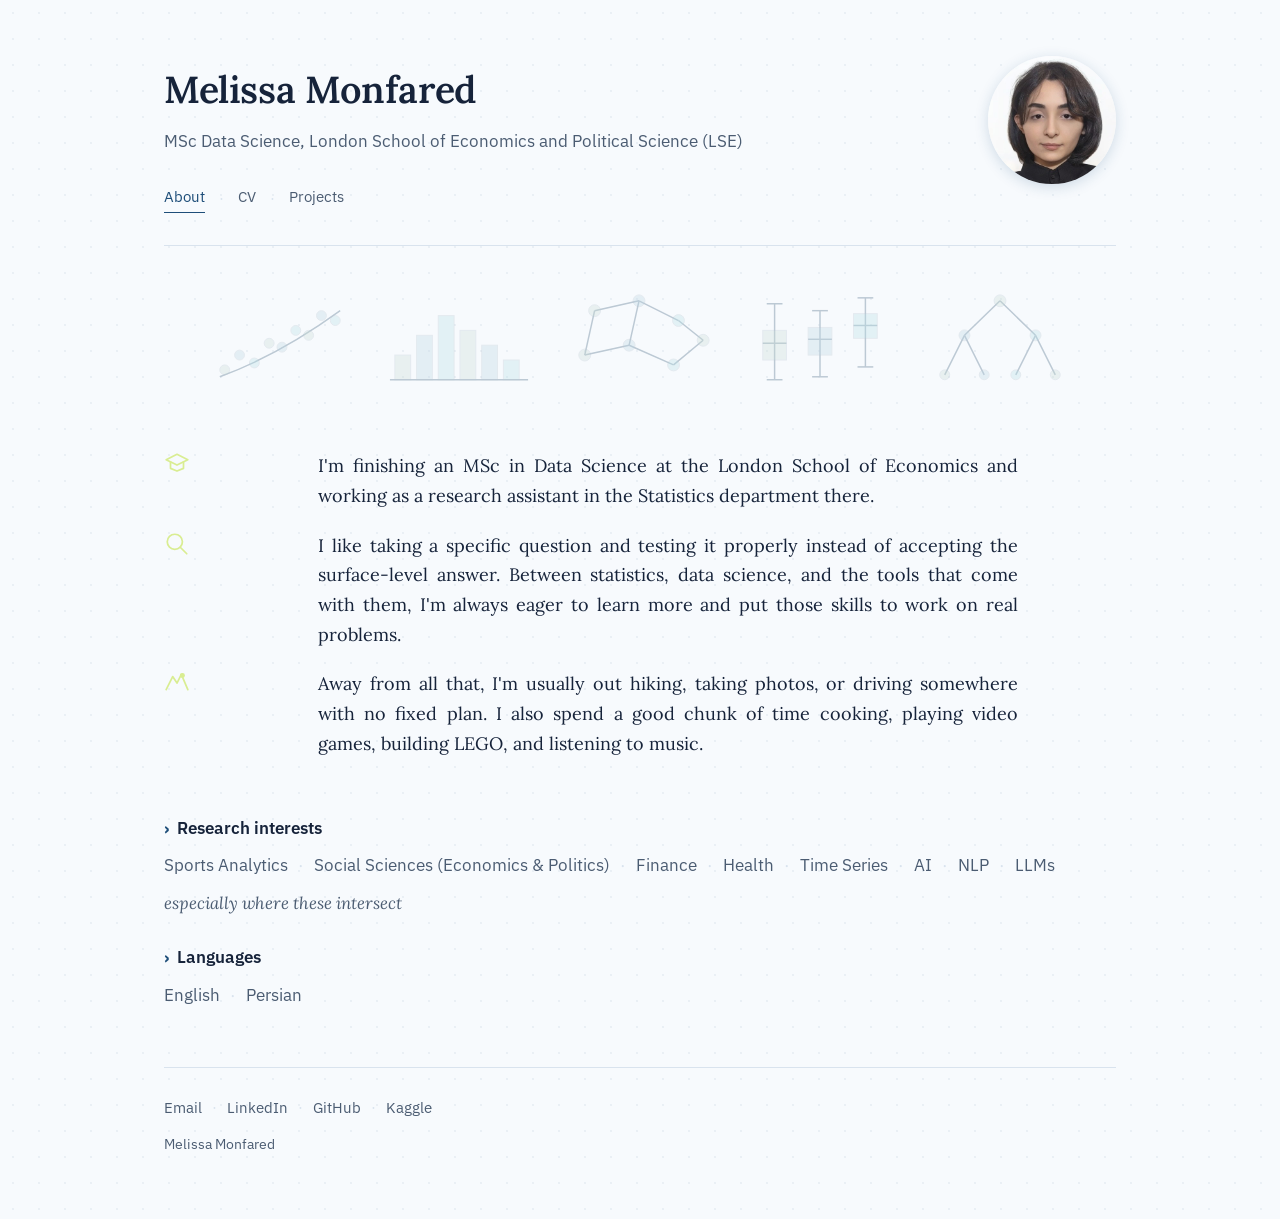
==== index.html @ 95a4f5bf "Update index.html" ====
<!DOCTYPE html>
<html lang="en">
<head>
<meta charset="UTF-8">
<meta name="viewport" content="width=device-width, initial-scale=1.0">
<title>Melissa Monfared</title>
<meta name="description" content="Melissa Monfared is an MSc Data Science student at the London School of Economics working on statistics, machine learning, and causal inference research.">
<link rel="icon" type="image/svg+xml" href="data:image/svg+xml,%3Csvg xmlns='http://www.w3.org/2000/svg' viewBox='0 0 100 100'%3E%3Crect width='100' height='100' rx='22' fill='%231e4e79'/%3E%3Ctext x='50' y='69' font-family='Georgia,serif' font-size='58' fill='%23f7fafd' text-anchor='middle'%3EM%3C/text%3E%3C/svg%3E">
<link rel="preconnect" href="https://fonts.googleapis.com">
<link rel="preconnect" href="https://fonts.gstatic.com" crossorigin>
<link href="https://fonts.googleapis.com/css2?family=Lora:ital,wght@0,400;0,500;0,600;1,400;1,500&amp;family=IBM+Plex+Sans:wght@400;500;600&amp;display=swap" rel="stylesheet">
<link rel="stylesheet" href="styles.css">
</head>
<body>
<div class="page">

  <header class="site-header">
    <div class="header-top">
      <div class="header-text">
        <h1 class="site-name"><a href="index.html">Melissa Monfared</a></h1>
        <p class="site-tagline">MSc Data Science, London School of Economics and Political Science (LSE)</p>
      </div>
      <img class="profile-photo" src="profile.jpg" alt="Melissa Monfared" width="128" height="128">
    </div>
    <nav class="site-nav" aria-label="Primary"><a href="index.html" class="active">About</a><span class="dot">&middot;</span><a href="cv.html">CV</a><span class="dot">&middot;</span><a href="projects.html">Projects</a></nav>
  </header>

  <main>

    <div class="mini-viz-row" aria-hidden="true">
      <div class="mini-viz">
        <svg viewBox="0 0 152 110">
          <path class="v-line" d="M15,92 Q75,70 137,25" stroke-width="1.5"/>
          <circle class="v-a" cx="20" cy="85" r="5" style="animation-delay:0s"/>
          <circle class="v-b" cx="35" cy="70" r="5" style="animation-delay:0.18s"/>
          <circle class="v-y" cx="50" cy="78" r="5" style="animation-delay:0.36s"/>
          <circle class="v-a" cx="65" cy="58" r="5" style="animation-delay:0.54s"/>
          <circle class="v-b" cx="78" cy="62" r="5" style="animation-delay:0.72s"/>
          <circle class="v-y" cx="92" cy="45" r="5" style="animation-delay:0.9s"/>
          <circle class="v-a" cx="105" cy="50" r="5" style="animation-delay:1.08s"/>
          <circle class="v-b" cx="118" cy="30" r="5" style="animation-delay:1.26s"/>
          <circle class="v-y" cx="132" cy="35" r="5" style="animation-delay:1.44s"/>
        </svg>
      </div>
      <div class="mini-viz">
        <svg viewBox="0 0 152 110">
          <line class="v-line" x1="5" y1="95" x2="145" y2="95" stroke-width="1.5"/>
          <rect class="v-a" x="10" y="70" width="16" height="25" style="animation-delay:0s"/>
          <rect class="v-b" x="32" y="50" width="16" height="45" style="animation-delay:0.2s"/>
          <rect class="v-y" x="54" y="30" width="16" height="65" style="animation-delay:0.4s"/>
          <rect class="v-a" x="76" y="45" width="16" height="50" style="animation-delay:0.6s"/>
          <rect class="v-b" x="98" y="60" width="16" height="35" style="animation-delay:0.8s"/>
          <rect class="v-y" x="120" y="75" width="16" height="20" style="animation-delay:1s"/>
        </svg>
      </div>
      <div class="mini-viz">
        <svg viewBox="0 0 152 110">
          <line class="v-line" x1="30" y1="25" x2="75" y2="15" stroke-width="1.5"/>
          <line class="v-line" x1="75" y1="15" x2="115" y2="35" stroke-width="1.5"/>
          <line class="v-line" x1="30" y1="25" x2="20" y2="70" stroke-width="1.5"/>
          <line class="v-line" x1="20" y1="70" x2="65" y2="60" stroke-width="1.5"/>
          <line class="v-line" x1="65" y1="60" x2="75" y2="15" stroke-width="1.5"/>
          <line class="v-line" x1="65" y1="60" x2="110" y2="80" stroke-width="1.5"/>
          <line class="v-line" x1="110" y1="80" x2="140" y2="55" stroke-width="1.5"/>
          <line class="v-line" x1="140" y1="55" x2="115" y2="35" stroke-width="1.5"/>
          <circle class="v-a" cx="30" cy="25" r="6" style="animation-delay:0s"/>
          <circle class="v-b" cx="75" cy="15" r="6" style="animation-delay:0.22s"/>
          <circle class="v-y" cx="115" cy="35" r="6" style="animation-delay:0.44s"/>
          <circle class="v-a" cx="20" cy="70" r="6" style="animation-delay:0.66s"/>
          <circle class="v-b" cx="65" cy="60" r="6" style="animation-delay:0.88s"/>
          <circle class="v-y" cx="110" cy="80" r="6" style="animation-delay:1.1s"/>
          <circle class="v-a" cx="140" cy="55" r="6" style="animation-delay:1.32s"/>
        </svg>
      </div>
      <div class="mini-viz">
        <svg viewBox="0 0 152 110">
          <line class="v-line" x1="30" y1="18" x2="30" y2="95" stroke-width="1.5"/>
          <line class="v-line" x1="22" y1="18" x2="38" y2="18" stroke-width="1.5"/>
          <line class="v-line" x1="22" y1="95" x2="38" y2="95" stroke-width="1.5"/>
          <line class="v-line" x1="18" y1="58" x2="42" y2="58" stroke-width="1.5"/>
          <rect class="v-a" x="18" y="45" width="24" height="30" style="animation-delay:0s"/>
          <line class="v-line" x1="76" y1="25" x2="76" y2="92" stroke-width="1.5"/>
          <line class="v-line" x1="68" y1="25" x2="84" y2="25" stroke-width="1.5"/>
          <line class="v-line" x1="68" y1="92" x2="84" y2="92" stroke-width="1.5"/>
          <line class="v-line" x1="64" y1="54" x2="88" y2="54" stroke-width="1.5"/>
          <rect class="v-b" x="64" y="42" width="24" height="28" style="animation-delay:0.3s"/>
          <line class="v-line" x1="122" y1="12" x2="122" y2="82" stroke-width="1.5"/>
          <line class="v-line" x1="114" y1="12" x2="130" y2="12" stroke-width="1.5"/>
          <line class="v-line" x1="114" y1="82" x2="130" y2="82" stroke-width="1.5"/>
          <line class="v-line" x1="110" y1="40" x2="134" y2="40" stroke-width="1.5"/>
          <rect class="v-y" x="110" y="28" width="24" height="25" style="animation-delay:0.6s"/>
        </svg>
      </div>
      <div class="mini-viz">
        <svg viewBox="0 0 152 110">
          <line class="v-line" x1="76" y1="15" x2="40" y2="50" stroke-width="1.5"/>
          <line class="v-line" x1="76" y1="15" x2="112" y2="50" stroke-width="1.5"/>
          <line class="v-line" x1="40" y1="50" x2="20" y2="90" stroke-width="1.5"/>
          <line class="v-line" x1="40" y1="50" x2="60" y2="90" stroke-width="1.5"/>
          <line class="v-line" x1="112" y1="50" x2="92" y2="90" stroke-width="1.5"/>
          <line class="v-line" x1="112" y1="50" x2="132" y2="90" stroke-width="1.5"/>
          <circle class="v-a" cx="76" cy="15" r="6" style="animation-delay:0s"/>
          <circle class="v-b" cx="40" cy="50" r="5.5" style="animation-delay:0.15s"/>
          <circle class="v-y" cx="112" cy="50" r="5.5" style="animation-delay:0.3s"/>
          <circle class="v-a" cx="20" cy="90" r="5" style="animation-delay:0.45s"/>
          <circle class="v-b" cx="60" cy="90" r="5" style="animation-delay:0.6s"/>
          <circle class="v-y" cx="92" cy="90" r="5" style="animation-delay:0.75s"/>
          <circle class="v-a" cx="132" cy="90" r="5" style="animation-delay:0.9s"/>
        </svg>
      </div>
    </div>

    <section class="bio">
      <div class="bio-row">
        <svg class="bio-icon" viewBox="0 0 24 24" aria-hidden="true" style="animation-delay:0s"><polygon points="12,3 22,8 12,13 2,8" fill="none" stroke="currentColor" stroke-width="1.6" stroke-linejoin="round"/><polyline points="6,10 6,16 12,18.5 18,16 18,10" fill="none" stroke="currentColor" stroke-width="1.6" stroke-linejoin="round" stroke-linecap="round"/></svg>
        <p>I'm finishing an MSc in Data Science at the London School of Economics and working as a research assistant in the Statistics department there.</p>
      </div>
      <div class="bio-row">
        <svg class="bio-icon" viewBox="0 0 24 24" aria-hidden="true" style="animation-delay:0.4s"><circle cx="10" cy="10" r="7" fill="none" stroke="currentColor" stroke-width="1.6"/><line x1="15" y1="15" x2="21" y2="21" stroke="currentColor" stroke-width="1.6" stroke-linecap="round"/></svg>
        <p>I like taking a specific question and testing it properly instead of accepting the surface-level answer. Between statistics, data science, and the tools that come with them, I'm always eager to learn more and put those skills to work on real problems.</p>
      </div>
      <div class="bio-row">
        <svg class="bio-icon" viewBox="0 0 24 24" aria-hidden="true" style="animation-delay:0.8s"><polyline points="2,19 8,7 12,13 16,5 22,19" fill="none" stroke="currentColor" stroke-width="1.6" stroke-linejoin="round" stroke-linecap="round"/><circle cx="17" cy="6" r="1.8" fill="currentColor" stroke="none"/></svg>
        <p>Away from all that, I'm usually out hiking, taking photos, or driving somewhere with no fixed plan. I also spend a good chunk of time cooking, playing video games, building LEGO, and listening to music.</p>
      </div>
    </section>

    <section class="about-tags">
      <div class="tag-group">
        <p class="tag-label">Research interests</p>
        <p class="tag-list">Sports Analytics<span class="dot">&middot;</span>Social Sciences (Economics &amp; Politics)<span class="dot">&middot;</span>Finance<span class="dot">&middot;</span>Health<span class="dot">&middot;</span>Time Series<span class="dot">&middot;</span>AI<span class="dot">&middot;</span>NLP<span class="dot">&middot;</span>LLMs</p>
        <p class="tag-caption">especially where these intersect</p>
      </div>
      <div class="tag-group">
        <p class="tag-label">Languages</p>
        <p class="tag-list">English<span class="dot">&middot;</span>Persian</p>
      </div>
    </section>
  </main>

  <footer class="site-footer">
    <div class="footer-links"><a href="mailto:melissajalali@yahoo.com">Email</a><span class="dot">&middot;</span><a href="https://linkedin.com/in/melissamonfared">LinkedIn</a><span class="dot">&middot;</span><a href="https://github.com/MelissaMonfared">GitHub</a><span class="dot">&middot;</span><a href="https://kaggle.com/melissamonfared">Kaggle</a></div>
    <p class="footer-note">Melissa Monfared</p>
  </footer>

</div>
</body>
</html>
---- styles.css ----
:root {
  --color-bg: #f7fafd;
  --color-bg-alt: #eef3f9;
  --color-ink: #16233a;
  --color-ink-soft: #4b5c72;
  --color-accent: #1e4e79;
  --color-accent-hover: #123249;
  --color-accent-warm: #c9922f;
  --color-line: #d9e3ee;

  --viz-dim: #ccd6df;
  --viz-b: #bcd6e3;
  --viz-a: #c9ddd5;
  --viz-c: #e9e2d2;
  --viz-y-pale: #b8e0e6;
  --viz-y1: #d9ed92;
  --viz-y2: #ffee99;
  --viz-y3: #a8d8ea;
  --viz-line: #bcc9d4;

  --font-serif: 'Lora', Georgia, 'Times New Roman', serif;
  --font-sans: 'IBM Plex Sans', -apple-system, BlinkMacSystemFont, 'Segoe UI', Roboto, sans-serif;

  --measure: 700px;
  --measure-wide: 960px;

  box-sizing: border-box;
  padding-top: env(safe-area-inset-top, 0px);
  padding-bottom: env(safe-area-inset-bottom, 0px);
}

*, *::before, *::after { box-sizing: border-box; }

html {
  scroll-behavior: smooth;
  scroll-padding-top: env(safe-area-inset-top, 0px);
}

body {
  margin: 0;
  background-color: var(--color-bg);
  background-image: radial-gradient(rgba(30,78,121,0.06) 1px, transparent 1.3px);
  background-size: 26px 26px;
  color: var(--color-ink);
  font-family: var(--font-serif);
  font-size: 18px;
  line-height: 1.65;
  -webkit-font-smoothing: antialiased;
  text-rendering: optimizeLegibility;
}

::selection { background: var(--color-accent); color: #fff; }

.page { max-width: 1000px; margin: 0 auto; padding: 0 24px; }
img { max-width: 100%; }

/* Header */
.site-header { padding: 56px 0 32px; border-bottom: 1px solid var(--color-line); margin-bottom: 40px; }
.header-top { display: flex; align-items: flex-start; justify-content: space-between; gap: 28px; flex-wrap: wrap-reverse; }
.header-text { flex: 1; min-width: 240px; }
.profile-photo { width: 128px; height: 128px; border-radius: 50%; object-fit: cover; flex: none; box-shadow: 0 3px 14px rgba(30,78,121,0.18); }
.site-name { font-family: var(--font-serif); font-weight: 600; font-size: clamp(1.75rem, 5.2vw, 2.35rem); margin: 0 0 8px; letter-spacing: -0.01em; }
.site-name a { color: var(--color-ink); text-decoration: none; }
.site-tagline { font-family: var(--font-sans); color: var(--color-ink-soft); font-size: 1.05rem; margin: 0 0 28px; }
.site-tagline .dot { color: var(--color-line); margin: 0 10px; }
.site-nav { display: flex; align-items: center; flex-wrap: wrap; font-family: var(--font-sans); font-size: 0.95rem; }
.site-nav a { color: var(--color-ink-soft); text-decoration: none; padding-bottom: 3px; border-bottom: 1px solid transparent; transition: color 0.15s ease, border-color 0.15s ease; cursor: pointer; }
.site-nav a:hover { color: var(--color-accent); }
.site-nav a.active { color: var(--color-accent); border-bottom-color: var(--color-accent); }
.site-nav .dot { color: var(--color-line); margin: 0 14px; }

/* Main */
main { padding-bottom: 56px; }
h2 { font-family: var(--font-serif); font-weight: 600; font-size: 1.5rem; margin: 0 0 22px; padding-bottom: 12px; border-bottom: 1px solid var(--color-line); display: flex; align-items: center; gap: 12px; }
.h-icon { width: 24px; height: 24px; flex: none; color: var(--color-accent); }
section + section { margin-top: 56px; }
p { margin: 0 0 18px; max-width: var(--measure); text-align: justify; hyphens: auto; }
.intro { font-size: 1.05rem; color: var(--color-ink-soft); font-family: var(--font-sans); max-width: var(--measure-wide); }
.bio-row { display: grid; grid-template-columns: 130px 1fr; gap: 8px 24px; margin-bottom: 20px; align-items: start; }
.bio-row:last-child { margin-bottom: 0; }
.bio-row p { margin: 0; max-width: var(--measure); }
.bio-icon { width: 26px; height: 26px; color: var(--viz-y1); animation: skill-icon-color 3.6s ease-in-out infinite; }
.bio-icon * { stroke: currentColor; }
@media (max-width: 640px) {
  .bio-row { grid-template-columns: 1fr; gap: 6px; }
}
a { color: var(--color-accent); }
a:hover { color: var(--color-accent-hover); }

/* Mini visualizations */
.mini-viz-row { display: flex; flex-wrap: wrap; gap: 30px; justify-content: center; margin: 4px 0 48px; }
.mini-viz { width: 150px; text-align: center; }
.mini-viz-wide { width: min(100%, 460px); }
.mini-viz .v-shade { fill: var(--viz-c); opacity: 0.55; }
.mini-viz svg { width: 100%; height: auto; overflow: visible; }
.mini-viz circle, .mini-viz rect, .mini-viz polygon { stroke: var(--viz-line); stroke-width: 1; }
.mini-viz .v-b { fill: var(--viz-b); opacity: 0.32; animation: viz-pulse 3.4s ease-in-out infinite; }
.mini-viz .v-a { fill: var(--viz-a); opacity: 0.32; animation: viz-pulse 3.4s ease-in-out infinite; }
.mini-viz .v-y { fill: var(--viz-y-pale); opacity: 0.32; animation: viz-pulse 3.4s ease-in-out infinite; }
.mini-viz .v-line { stroke: var(--viz-line); fill: none; }
.skill-icon { width: 22px; height: 22px; display: block; margin-bottom: 8px; color: var(--viz-y1); animation: skill-icon-color 3.6s ease-in-out infinite; }
.skill-icon * { stroke: currentColor; }
@keyframes skill-icon-color {
  0%, 100% { color: var(--viz-y1); }
  33% { color: var(--viz-y2); }
  66% { color: var(--viz-y3); }
}
@keyframes viz-pulse {
  0%, 100% { opacity: 0.32; }
  50% { opacity: 1; }
}
@media (prefers-reduced-motion: reduce) {
  .mini-viz .v-b, .mini-viz .v-a, .mini-viz .v-y { animation: none; opacity: 0.8; }
  .skill-icon, .bio-icon { animation: none; color: var(--viz-y1); }
}
.mini-viz-caption { font-family: var(--font-sans); font-size: 0.8rem; color: var(--color-ink-soft); margin-top: 10px; }

/* Entries */
.entry { display: grid; grid-template-columns: 130px 1fr; gap: 8px 24px; margin-bottom: 30px; }
.entry:last-child { margin-bottom: 0; }
.entry-date { font-family: var(--font-sans); font-size: 0.85rem; color: var(--color-ink-soft); padding-top: 4px; white-space: nowrap; }
.entry-title { font-family: var(--font-serif); font-weight: 600; font-size: 1.12rem; margin: 0 0 2px; line-height: 1.4; text-align: left; }
.entry-org { font-family: var(--font-sans); font-size: 0.92rem; color: var(--color-ink-soft); margin: 0 0 10px; }
.entry-desc { margin: 0; max-width: var(--measure); }
.entry-desc:not(:first-child) { margin-top: 10px; }
@media (max-width: 640px) {
  .entry { grid-template-columns: 1fr; gap: 2px; }
  .entry-date { order: -1; padding-top: 0; }
  .entry-title { margin-top: 4px; }
}

/* Tag groups */
.tag-group { margin-bottom: 26px; }
.tag-group:last-child { margin-bottom: 0; }
.tag-label { display: flex; align-items: center; flex-wrap: wrap; gap: 8px; font-family: var(--font-sans); font-weight: 600; font-size: 0.95rem; color: var(--color-ink); margin: 0 0 8px; }
.tag-label::before { content: "\203A"; color: var(--color-accent); font-weight: 700; }
.tag-label .skill-icon { width: 18px; height: 18px; margin-bottom: 0; }
.tag-list { font-family: var(--font-sans); color: var(--color-ink-soft); font-size: 0.97rem; max-width: var(--measure-wide); line-height: 1.9; margin: 0; text-align: justify; }
.tag-list .dot { color: var(--color-line); margin: 0 10px; }
.tag-caption { font-family: var(--font-serif); font-style: italic; color: var(--color-ink-soft); font-size: 0.92rem; margin: 8px 0 0; }
.about-tags .tag-label, .about-tags .tag-list, .about-tags .tag-caption { font-size: 1.05rem; }

/* Footer */
.site-footer { border-top: 1px solid var(--color-line); padding: 28px 0 64px; font-family: var(--font-sans); font-size: 0.92rem; color: var(--color-ink-soft); }
.footer-links a { color: var(--color-ink-soft); text-decoration: none; }
.footer-links a:hover { color: var(--color-accent); }
.footer-links .dot { margin: 0 10px; color: var(--color-line); }
.footer-note { margin: 12px 0 0; font-size: 0.85rem; }

a:focus-visible, button:focus-visible { outline: 2px solid var(--color-accent); outline-offset: 3px; }

@media (prefers-reduced-motion: reduce) {
  html { scroll-behavior: auto; }
  * { transition: none !important; }
}

@media print {
  .site-nav, .site-footer, .mini-viz-row { display: none; }
  body { background-image: none; font-size: 12pt; }
}
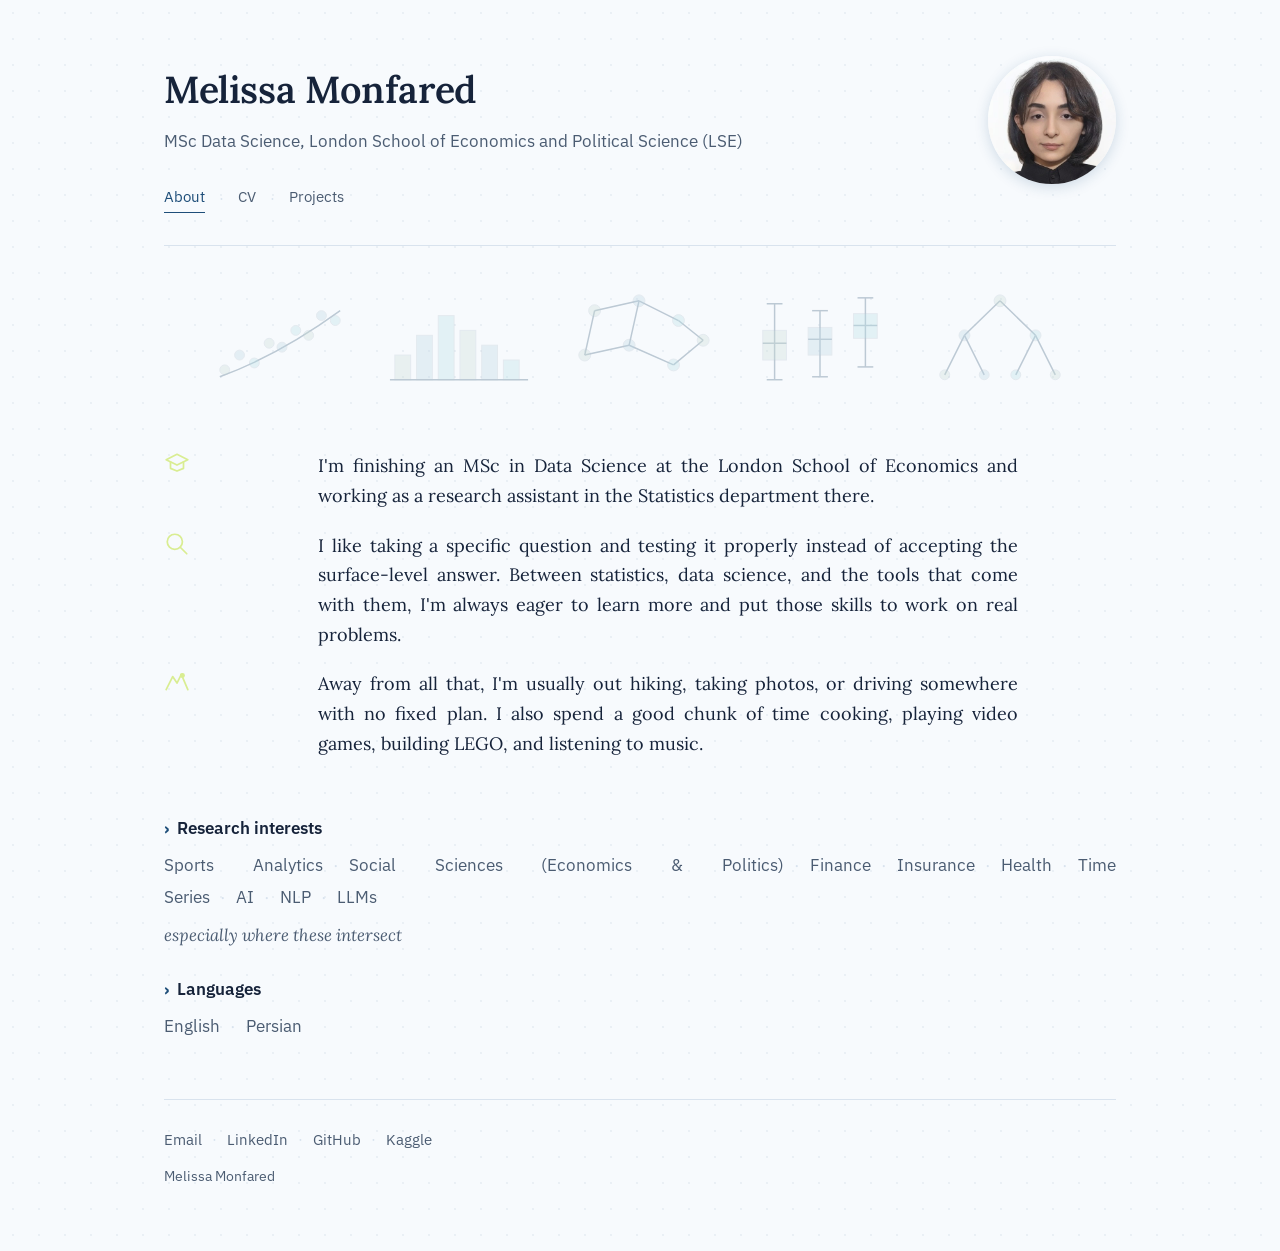
==== commit 0a30f474: "Add files via upload" ====
--- a/index.html
+++ b/index.html
@@ -128,7 +128,7 @@
     <section class="about-tags">
       <div class="tag-group">
         <p class="tag-label">Research interests</p>
-        <p class="tag-list">Sports Analytics<span class="dot">&middot;</span>Social Sciences (Economics &amp; Politics)<span class="dot">&middot;</span>Finance<span class="dot">&middot;</span>Health<span class="dot">&middot;</span>Time Series<span class="dot">&middot;</span>AI<span class="dot">&middot;</span>NLP<span class="dot">&middot;</span>LLMs</p>
+        <p class="tag-list">Sports Analytics<span class="dot">&middot;</span>Social Sciences (Economics &amp; Politics)<span class="dot">&middot;</span>Finance<span class="dot">&middot;</span>Insurance<span class="dot">&middot;</span>Health<span class="dot">&middot;</span>Time Series<span class="dot">&middot;</span>AI<span class="dot">&middot;</span>NLP<span class="dot">&middot;</span>LLMs</p>
         <p class="tag-caption">especially where these intersect</p>
       </div>
       <div class="tag-group">
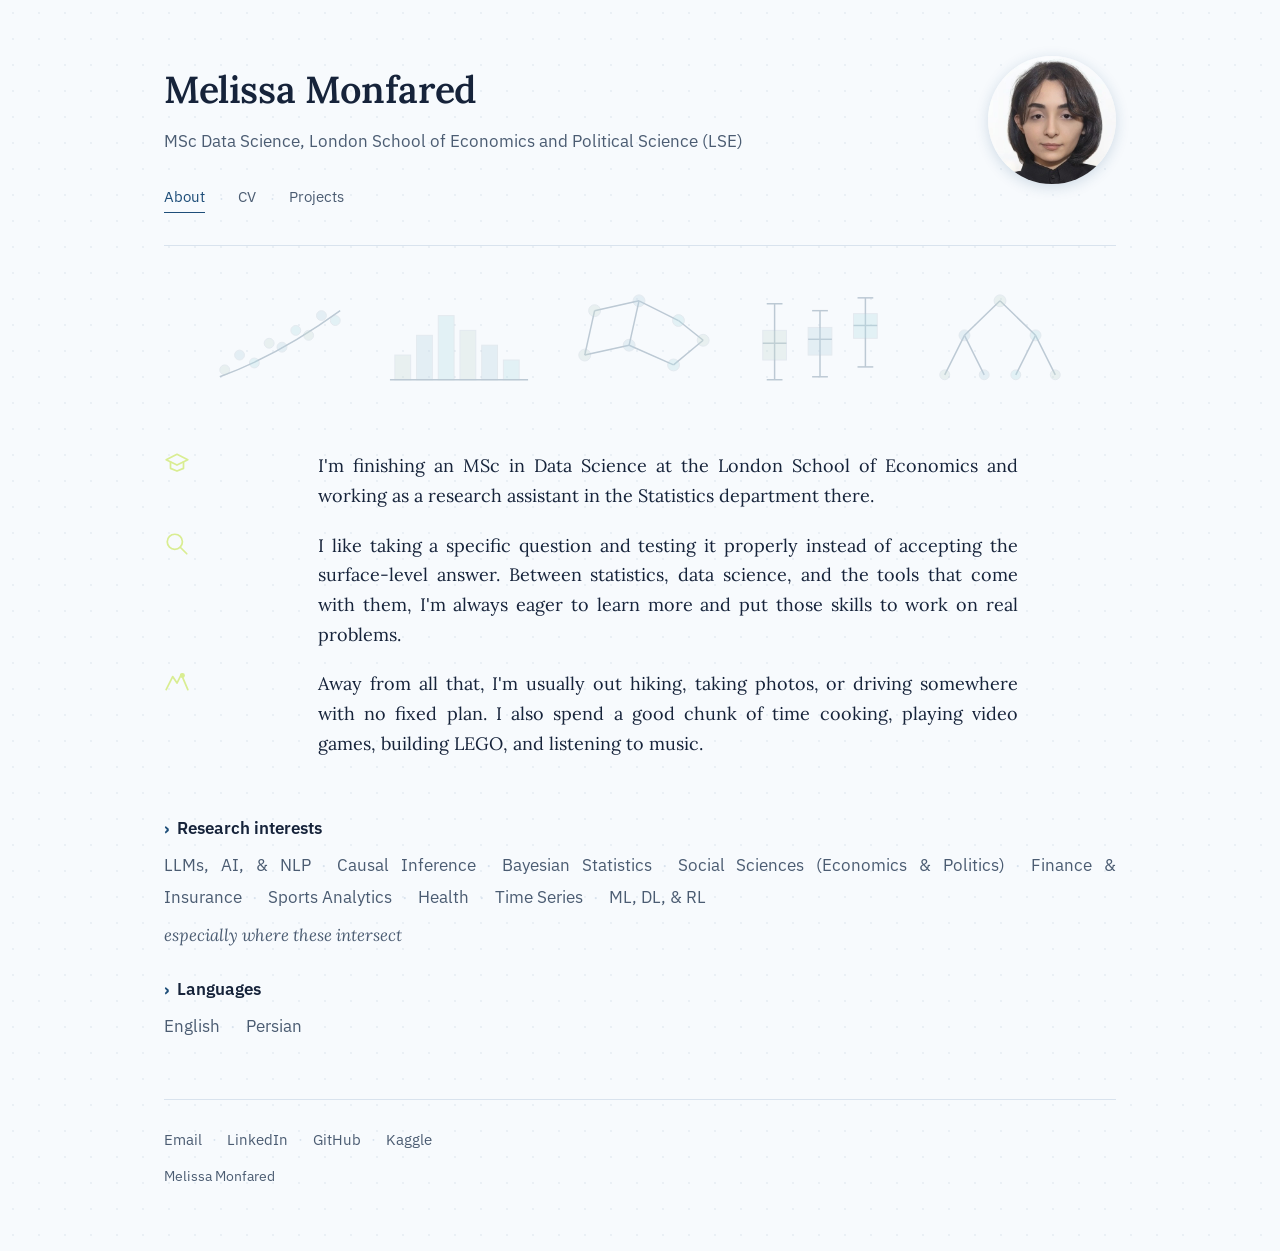
==== commit b5a1f6e8: "Update index.html" ====
--- a/index.html
+++ b/index.html
@@ -128,7 +128,7 @@
     <section class="about-tags">
       <div class="tag-group">
         <p class="tag-label">Research interests</p>
-        <p class="tag-list">Sports Analytics<span class="dot">&middot;</span>Social Sciences (Economics &amp; Politics)<span class="dot">&middot;</span>Finance<span class="dot">&middot;</span>Insurance<span class="dot">&middot;</span>Health<span class="dot">&middot;</span>Time Series<span class="dot">&middot;</span>AI<span class="dot">&middot;</span>NLP<span class="dot">&middot;</span>LLMs</p>
+        <p class="tag-list">LLMs, AI, & NLP<span class="dot">&middot;</span>Causal Inference<span class="dot">&middot;</span>Bayesian Statistics<span class="dot">&middot;</span>Social Sciences (Economics &amp; Politics)<span class="dot">&middot;</span>Finance & Insurance<span class="dot">&middot;</span>Sports Analytics<span class="dot">&middot;</span>Health<span class="dot">&middot;</span>Time Series<span class="dot">&middot;</span>ML, DL, & RL</p>
         <p class="tag-caption">especially where these intersect</p>
       </div>
       <div class="tag-group">
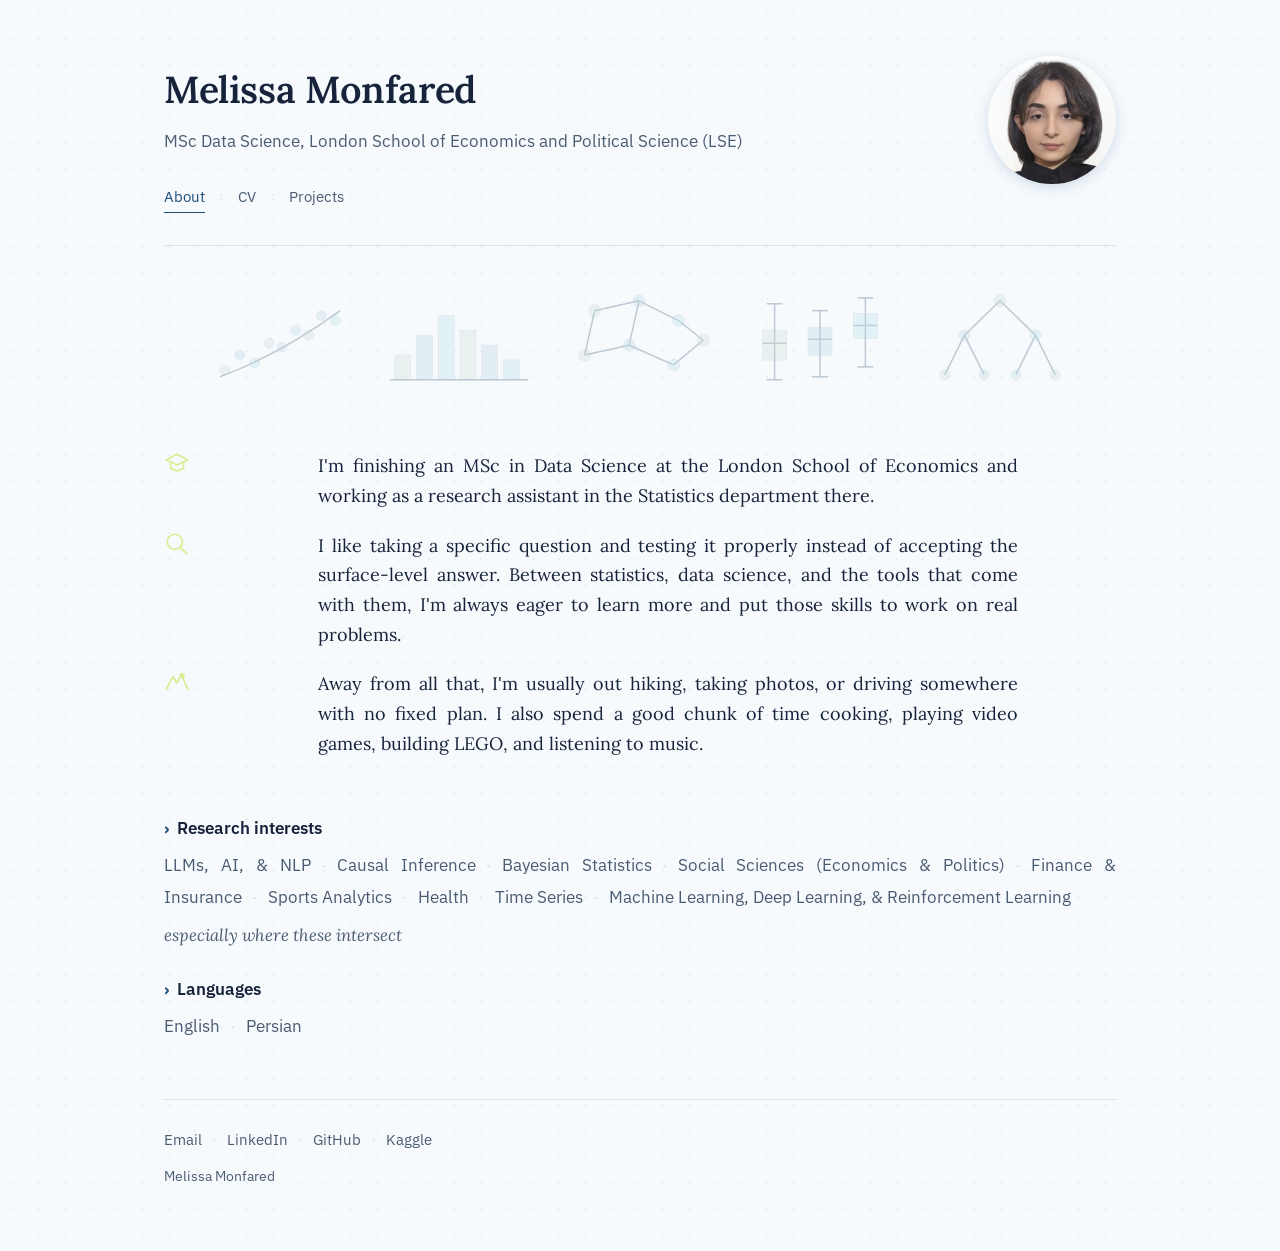
==== commit 06004485: "Update index.html" ====
--- a/index.html
+++ b/index.html
@@ -128,7 +128,7 @@
     <section class="about-tags">
       <div class="tag-group">
         <p class="tag-label">Research interests</p>
-        <p class="tag-list">LLMs, AI, & NLP<span class="dot">&middot;</span>Causal Inference<span class="dot">&middot;</span>Bayesian Statistics<span class="dot">&middot;</span>Social Sciences (Economics &amp; Politics)<span class="dot">&middot;</span>Finance & Insurance<span class="dot">&middot;</span>Sports Analytics<span class="dot">&middot;</span>Health<span class="dot">&middot;</span>Time Series<span class="dot">&middot;</span>ML, DL, & RL</p>
+        <p class="tag-list">LLMs, AI, &amp; NLP<span class="dot">&middot;</span>Causal Inference<span class="dot">&middot;</span>Bayesian Statistics<span class="dot">&middot;</span>Social Sciences (Economics &amp; Politics)<span class="dot">&middot;</span>Finance &amp; Insurance<span class="dot">&middot;</span>Sports Analytics<span class="dot">&middot;</span>Health<span class="dot">&middot;</span>Time Series<span class="dot">&middot;</span>Machine Learning, Deep Learning, &amp; Reinforcement Learning</p>
         <p class="tag-caption">especially where these intersect</p>
       </div>
       <div class="tag-group">
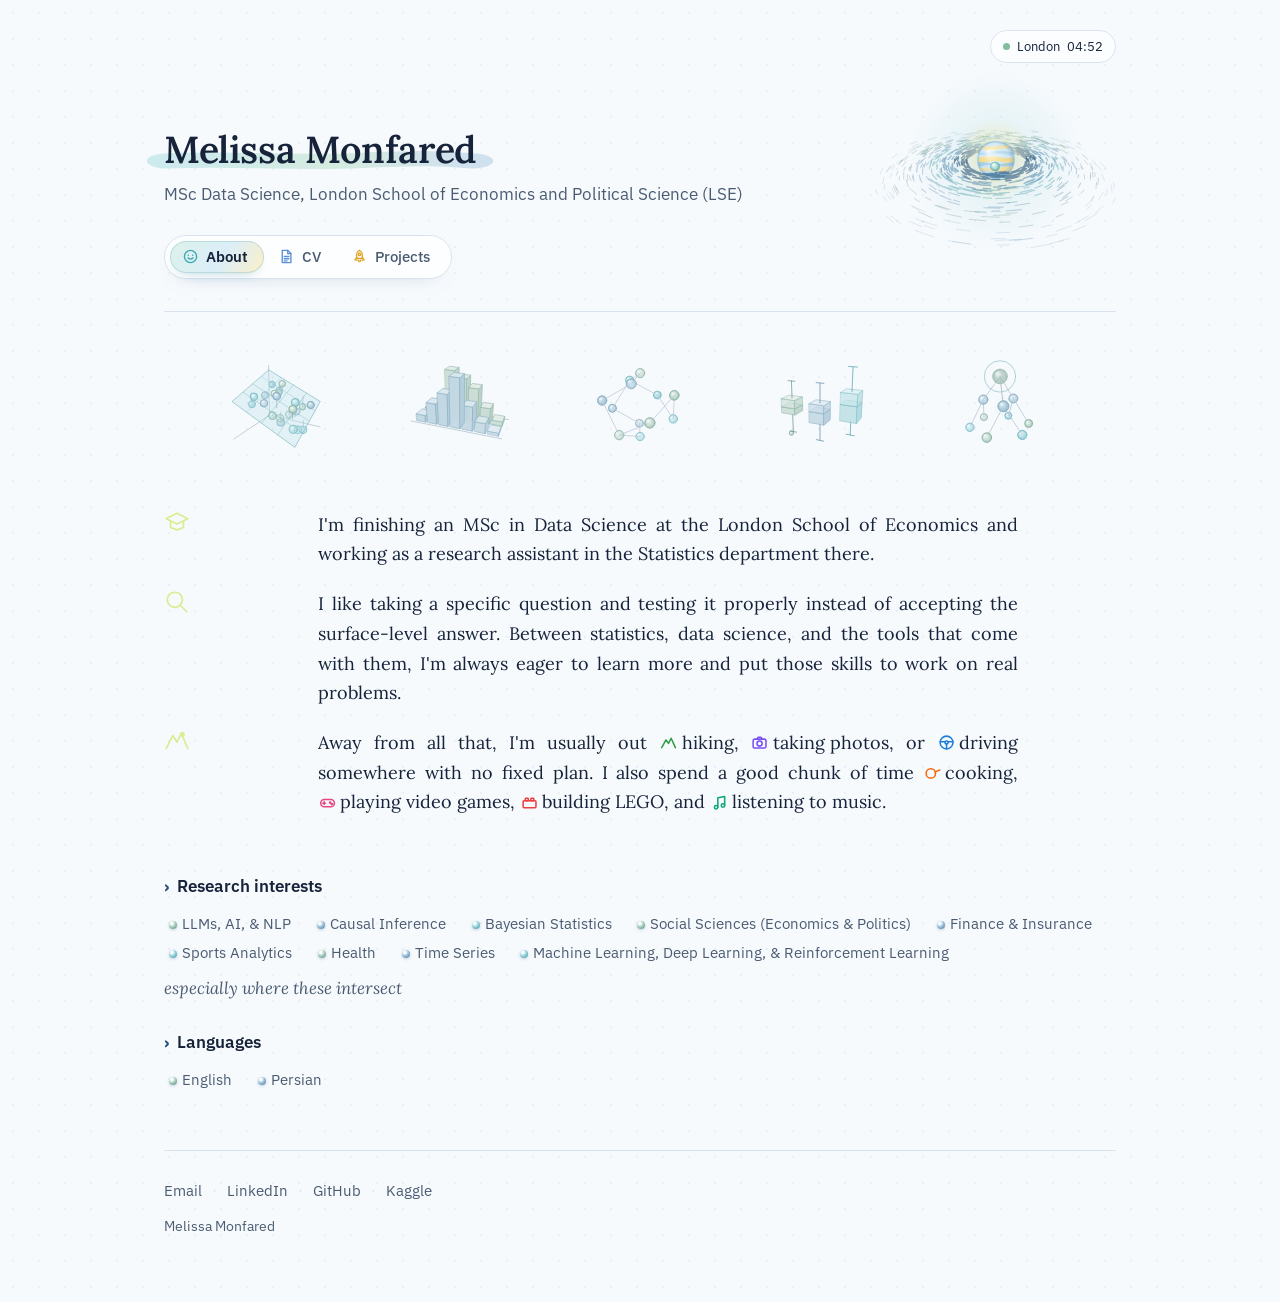
==== commit a66f4a0e: "update" ====
--- a/index.html
+++ b/index.html
@@ -10,19 +10,24 @@
 <link rel="preconnect" href="https://fonts.gstatic.com" crossorigin>
 <link href="https://fonts.googleapis.com/css2?family=Lora:ital,wght@0,400;0,500;0,600;1,400;1,500&amp;family=IBM+Plex+Sans:wght@400;500;600&amp;display=swap" rel="stylesheet">
 <link rel="stylesheet" href="styles.css">
+<script>document.documentElement.classList.add('js')</script>
 </head>
 <body>
 <div class="page">
 
   <header class="site-header">
+    <canvas class="vx-layer" aria-hidden="true"></canvas>
+    <div class="meta-line">
+      <span class="clock" aria-label="Local time in London"><span class="clock-dot" aria-hidden="true"></span>London <time class="clock-time"></time></span>
+    </div>
     <div class="header-top">
       <div class="header-text">
-        <h1 class="site-name"><a href="index.html">Melissa Monfared</a></h1>
+        <h1 class="site-name"><a href="index.html"><span class="hl-wrap"><svg class="hl" viewBox="0 0 200 40" preserveAspectRatio="none" aria-hidden="true" focusable="false"><defs><linearGradient id="hl-grad" x1="0" y1="0" x2="1" y2="0"><stop offset="0" stop-color="#cdeaee"/><stop offset="0.55" stop-color="#d4ebdf"/><stop offset="1" stop-color="#cfe0ef"/></linearGradient></defs><path d="M6,24 C44,19 86,28 126,23 S176,20 194,24" pathLength="100"/></svg><span class="hl-text">Melissa Monfared</span></span></a></h1>
         <p class="site-tagline">MSc Data Science, London School of Economics and Political Science (LSE)</p>
       </div>
-      <img class="profile-photo" src="profile.jpg" alt="Melissa Monfared" width="128" height="128">
+      <div class="orb-spot" aria-hidden="true"></div>
     </div>
-    <nav class="site-nav" aria-label="Primary"><a href="index.html" class="active">About</a><span class="dot">&middot;</span><a href="cv.html">CV</a><span class="dot">&middot;</span><a href="projects.html">Projects</a></nav>
+    <nav class="pill-nav" aria-label="Primary"><span class="pill-blob" aria-hidden="true"></span><a class="pill is-active" href="index.html" aria-current="page" style="--pc:#3fa7b5"><svg class="pill-ico" viewBox="0 0 20 20" fill="none" stroke="currentColor" stroke-width="1.6" stroke-linecap="round" stroke-linejoin="round" aria-hidden="true"><circle cx="10" cy="10" r="7.2"/><circle cx="7.4" cy="8.6" r="0.9" fill="currentColor" stroke="none"/><circle cx="12.6" cy="8.6" r="0.9" fill="currentColor" stroke="none"/><path d="M6.9 11.6 Q10 14.6 13.1 11.6"/></svg><span>About</span></a><a class="pill" href="cv.html" style="--pc:#5b8fd6"><svg class="pill-ico" viewBox="0 0 20 20" fill="none" stroke="currentColor" stroke-width="1.6" stroke-linecap="round" stroke-linejoin="round" aria-hidden="true"><path d="M5 2.8 H11.6 L15.2 6.4 V17.2 H5 Z"/><path d="M11.4 2.9 V6.6 H15.1"/><path d="M7.4 10 H12.8 M7.4 12.6 H12.8 M7.4 15.2 H10.6"/></svg><span>CV</span></a><a class="pill" href="projects.html" style="--pc:#e0a526"><svg class="pill-ico" viewBox="0 0 20 20" fill="none" stroke="currentColor" stroke-width="1.6" stroke-linecap="round" stroke-linejoin="round" aria-hidden="true"><path d="M10 2.6 C13.2 4.6 14.2 8.4 13 12.4 H7 C5.8 8.4 6.8 4.6 10 2.6 Z"/><circle cx="10" cy="7.6" r="1.4"/><path d="M7 11.2 L4.6 13.8 L6.9 14.2 M13 11.2 L15.4 13.8 L13.1 14.2"/><path d="M8.6 14.6 Q10 17.6 11.4 14.6"/></svg><span>Projects</span></a></nav>
   </header>
 
   <main>
@@ -41,6 +46,7 @@
           <circle class="v-b" cx="118" cy="30" r="5" style="animation-delay:1.26s"/>
           <circle class="v-y" cx="132" cy="35" r="5" style="animation-delay:1.44s"/>
         </svg>
+        <canvas class="viz3d" data-scene="scatter" style="--vh:110px" aria-hidden="true"></canvas>
       </div>
       <div class="mini-viz">
         <svg viewBox="0 0 152 110">
@@ -52,6 +58,7 @@
           <rect class="v-b" x="98" y="60" width="16" height="35" style="animation-delay:0.8s"/>
           <rect class="v-y" x="120" y="75" width="16" height="20" style="animation-delay:1s"/>
         </svg>
+        <canvas class="viz3d" data-scene="hist" style="--vh:110px" aria-hidden="true"></canvas>
       </div>
       <div class="mini-viz">
         <svg viewBox="0 0 152 110">
@@ -71,6 +78,7 @@
           <circle class="v-y" cx="110" cy="80" r="6" style="animation-delay:1.1s"/>
           <circle class="v-a" cx="140" cy="55" r="6" style="animation-delay:1.32s"/>
         </svg>
+        <canvas class="viz3d" data-scene="network" style="--vh:110px" aria-hidden="true"></canvas>
       </div>
       <div class="mini-viz">
         <svg viewBox="0 0 152 110">
@@ -90,6 +98,7 @@
           <line class="v-line" x1="110" y1="40" x2="134" y2="40" stroke-width="1.5"/>
           <rect class="v-y" x="110" y="28" width="24" height="25" style="animation-delay:0.6s"/>
         </svg>
+        <canvas class="viz3d" data-scene="box" style="--vh:110px" aria-hidden="true"></canvas>
       </div>
       <div class="mini-viz">
         <svg viewBox="0 0 152 110">
@@ -107,6 +116,7 @@
           <circle class="v-y" cx="92" cy="90" r="5" style="animation-delay:0.75s"/>
           <circle class="v-a" cx="132" cy="90" r="5" style="animation-delay:0.9s"/>
         </svg>
+        <canvas class="viz3d" data-scene="tree" style="--vh:110px" aria-hidden="true"></canvas>
       </div>
     </div>
 
@@ -121,19 +131,19 @@
       </div>
       <div class="bio-row">
         <svg class="bio-icon" viewBox="0 0 24 24" aria-hidden="true" style="animation-delay:0.8s"><polyline points="2,19 8,7 12,13 16,5 22,19" fill="none" stroke="currentColor" stroke-width="1.6" stroke-linejoin="round" stroke-linecap="round"/><circle cx="17" cy="6" r="1.8" fill="currentColor" stroke="none"/></svg>
-        <p>Away from all that, I'm usually out hiking, taking photos, or driving somewhere with no fixed plan. I also spend a good chunk of time cooking, playing video games, building LEGO, and listening to music.</p>
+        <p>Away from all that, I'm usually out <span class="hob" data-h="hiking" style="--hc:#2f9e44;--d:-0.0s"><span class="hob-in"><svg viewBox="0 0 20 20" fill="none" stroke="currentColor" stroke-width="1.8" stroke-linejoin="round" stroke-linecap="round" aria-hidden="true"><polyline points="2,16 7,7 10,11 13,5 18,16"/></svg>hiking</span></span>, <span class="hob" data-h="photo" style="--hc:#7950f2;--d:-0.7s"><span class="hob-in"><svg viewBox="0 0 20 20" fill="none" stroke="currentColor" stroke-width="1.8" stroke-linejoin="round" stroke-linecap="round" aria-hidden="true"><rect x="2.5" y="6" width="15" height="10.5" rx="2"/><circle cx="10" cy="11.2" r="3"/><path d="M7 6 L8.2 3.8 H11.8 L13 6"/></svg>taking photos</span></span>, or <span class="hob" data-h="driving" style="--hc:#1c7ed6;--d:-1.4s"><span class="hob-in"><svg viewBox="0 0 20 20" fill="none" stroke="currentColor" stroke-width="1.8" stroke-linejoin="round" stroke-linecap="round" aria-hidden="true"><circle cx="10" cy="10" r="7.5"/><circle cx="10" cy="10" r="1.8"/><path d="M2.6 9 H8.2 M11.8 9 H17.4 M10 11.8 V17.4"/></svg>driving</span></span> somewhere with no fixed plan. I also spend a good chunk of time <span class="hob" data-h="cooking" style="--hc:#f76707;--d:-2.1s"><span class="hob-in"><svg viewBox="0 0 20 20" fill="none" stroke="currentColor" stroke-width="1.8" stroke-linejoin="round" stroke-linecap="round" aria-hidden="true"><circle cx="8" cy="11" r="5.5"/><line x1="13.2" y1="9.2" x2="18.5" y2="7"/></svg>cooking</span></span>, <span class="hob" data-h="games" style="--hc:#e64980;--d:-2.8s"><span class="hob-in"><svg viewBox="0 0 20 20" fill="none" stroke="currentColor" stroke-width="1.8" stroke-linejoin="round" stroke-linecap="round" aria-hidden="true"><rect x="2" y="6.5" width="16" height="8.5" rx="4.2"/><path d="M6 9.2 V12.4 M4.4 10.8 H7.6"/><circle cx="13" cy="10" r="0.7" fill="currentColor"/><circle cx="15" cy="11.8" r="0.7" fill="currentColor"/></svg>playing video games</span></span>, <span class="hob" data-h="lego" style="--hc:#f03e3e;--d:-3.5s"><span class="hob-in"><svg viewBox="0 0 20 20" fill="none" stroke="currentColor" stroke-width="1.8" stroke-linejoin="round" stroke-linecap="round" aria-hidden="true"><rect x="2.5" y="8" width="15" height="8" rx="1"/><rect x="5" y="5" width="3.5" height="3" rx="0.8"/><rect x="11.5" y="5" width="3.5" height="3" rx="0.8"/></svg>building LEGO</span></span>, and <span class="hob" data-h="music" style="--hc:#0ca678;--d:-4.2s"><span class="hob-in"><svg viewBox="0 0 20 20" fill="none" stroke="currentColor" stroke-width="1.8" stroke-linejoin="round" stroke-linecap="round" aria-hidden="true"><path d="M8 15.5 V4.5 L16 3 V13.5"/><circle cx="6" cy="15.5" r="2"/><circle cx="14" cy="13.5" r="2"/></svg>listening to music</span></span>.</p>
       </div>
     </section>
 
     <section class="about-tags">
       <div class="tag-group">
         <p class="tag-label">Research interests</p>
-        <p class="tag-list">LLMs, AI, &amp; NLP<span class="dot">&middot;</span>Causal Inference<span class="dot">&middot;</span>Bayesian Statistics<span class="dot">&middot;</span>Social Sciences (Economics &amp; Politics)<span class="dot">&middot;</span>Finance &amp; Insurance<span class="dot">&middot;</span>Sports Analytics<span class="dot">&middot;</span>Health<span class="dot">&middot;</span>Time Series<span class="dot">&middot;</span>Machine Learning, Deep Learning, &amp; Reinforcement Learning</p>
+        <p class="tag-list interests"><span class="it"><span class="dot" aria-hidden="true"></span>LLMs, AI, &amp; NLP</span> <span class="it"><span class="dot" aria-hidden="true"></span>Causal Inference</span> <span class="it"><span class="dot" aria-hidden="true"></span>Bayesian Statistics</span> <span class="it"><span class="dot" aria-hidden="true"></span>Social Sciences (Economics &amp; Politics)</span> <span class="it"><span class="dot" aria-hidden="true"></span>Finance &amp; Insurance</span> <span class="it"><span class="dot" aria-hidden="true"></span>Sports Analytics</span> <span class="it"><span class="dot" aria-hidden="true"></span>Health</span> <span class="it"><span class="dot" aria-hidden="true"></span>Time Series</span> <span class="it"><span class="dot" aria-hidden="true"></span>Machine Learning, Deep Learning, &amp; Reinforcement Learning</span></p>
         <p class="tag-caption">especially where these intersect</p>
       </div>
       <div class="tag-group">
         <p class="tag-label">Languages</p>
-        <p class="tag-list">English<span class="dot">&middot;</span>Persian</p>
+        <p class="tag-list interests"><span class="it"><span class="dot" aria-hidden="true"></span>English</span> <span class="it"><span class="dot" aria-hidden="true"></span>Persian</span></p>
       </div>
     </section>
   </main>
@@ -144,5 +154,6 @@
   </footer>
 
 </div>
+<script src="site.js" defer></script>
 </body>
 </html>
--- a/styles.css
+++ b/styles.css
@@ -24,6 +24,7 @@
   --measure: 700px;
   --measure-wide: 960px;
 
+  color-scheme: light;
   box-sizing: border-box;
   padding-top: env(safe-area-inset-top, 0px);
   padding-bottom: env(safe-area-inset-bottom, 0px);
@@ -51,23 +52,78 @@
 
 ::selection { background: var(--color-accent); color: #fff; }
 
-.page { max-width: 1000px; margin: 0 auto; padding: 0 24px; }
+.page { max-width: 1000px; margin: 0 auto; padding: 0 24px; transition: opacity .32s ease, transform .32s ease; }
+html.is-leaving .page { opacity: 0; transform: translateY(-8px); }
 img { max-width: 100%; }
 
 /* Header */
-.site-header { padding: 56px 0 32px; border-bottom: 1px solid var(--color-line); margin-bottom: 40px; }
+.site-header { position: relative; isolation: isolate; padding: 30px 0 32px; border-bottom: 1px solid var(--color-line); margin-bottom: 40px; }
+.site-header > *:not(.vx-layer) { position: relative; z-index: 1; }
 .header-top { display: flex; align-items: flex-start; justify-content: space-between; gap: 28px; flex-wrap: wrap-reverse; }
 .header-text { flex: 1; min-width: 240px; }
 .profile-photo { width: 128px; height: 128px; border-radius: 50%; object-fit: cover; flex: none; box-shadow: 0 3px 14px rgba(30,78,121,0.18); }
-.site-name { font-family: var(--font-serif); font-weight: 600; font-size: clamp(1.75rem, 5.2vw, 2.35rem); margin: 0 0 8px; letter-spacing: -0.01em; }
+.orb-spot { width: 240px; height: 150px; flex: none; }
+@media (max-width: 760px) { .orb-spot { width: 100%; height: 140px; margin: -6px 0 4px; } }
+.site-name { font-family: var(--font-serif); font-weight: 600; font-size: clamp(1.75rem, 5.2vw, 2.35rem); margin: 0 0 8px; letter-spacing: -0.01em; line-height: 1.3; }
 .site-name a { color: var(--color-ink); text-decoration: none; }
-.site-tagline { font-family: var(--font-sans); color: var(--color-ink-soft); font-size: 1.05rem; margin: 0 0 28px; }
-.site-tagline .dot { color: var(--color-line); margin: 0 10px; }
-.site-nav { display: flex; align-items: center; flex-wrap: wrap; font-family: var(--font-sans); font-size: 0.95rem; }
-.site-nav a { color: var(--color-ink-soft); text-decoration: none; padding-bottom: 3px; border-bottom: 1px solid transparent; transition: color 0.15s ease, border-color 0.15s ease; cursor: pointer; }
-.site-nav a:hover { color: var(--color-accent); }
-.site-nav a.active { color: var(--color-accent); border-bottom-color: var(--color-accent); }
-.site-nav .dot { color: var(--color-line); margin: 0 14px; }
+.site-tagline { font-family: var(--font-sans); color: var(--color-ink-soft); font-size: 1.05rem; margin: 0 0 26px; text-align: left; }
+
+/* Particle disk that lives in the About header and follows the cursor */
+.vx-layer { position: absolute; inset: 0; z-index: 0; width: 100%; height: 100%; pointer-events: none; }
+.site-header.vx-near { cursor: grab; }
+.site-header.vx-grab { cursor: grabbing; user-select: none; -webkit-user-select: none; }
+
+/* Live London time */
+.meta-line { display: flex; align-items: center; justify-content: flex-end; gap: 16px; margin: 0 0 22px; font-family: var(--font-sans); font-size: 0.8rem; color: var(--color-ink-soft); font-variant-numeric: tabular-nums; }
+.clock { display: none; align-items: center; gap: 7px; padding: 5px 12px; border: 1px solid var(--color-line); border-radius: 999px; background: rgba(255,255,255,0.65); color: var(--color-ink); }
+.js-ready .clock { display: inline-flex; }
+.clock-dot { width: 7px; height: 7px; border-radius: 50%; background: #7fbf9f; animation: live-dot 2.6s ease-out infinite; }
+@keyframes live-dot {
+  0% { box-shadow: 0 0 0 0 rgba(127,191,159,0.55); }
+  70% { box-shadow: 0 0 0 7px rgba(127,191,159,0); }
+  100% { box-shadow: 0 0 0 0 rgba(127,191,159,0); }
+}
+
+/* Name with a highlighter stroke */
+.hl-wrap { position: relative; display: inline-block; isolation: isolate; }
+.hl { position: absolute; z-index: -1; left: -0.16em; width: calc(100% + 0.32em); bottom: 0.08em; height: 0.62em; overflow: visible; pointer-events: none; }
+.hl path { fill: none; stroke: url(#hl-grad); stroke-width: 26; stroke-linecap: round; stroke-dasharray: 100; stroke-dashoffset: 100; animation: hl-draw 1.2s 0.35s cubic-bezier(.65,0,.35,1) forwards; }
+@keyframes hl-draw { to { stroke-dashoffset: 0; } }
+
+/* Things that can be picked up: they spring back, and hop when tapped */
+.springy { display: inline-block; touch-action: none; user-select: none; -webkit-user-select: none; -webkit-user-drag: none; cursor: grab;
+  transform: translate(var(--dx, 0px), var(--dy, 0px)) rotate(var(--dr, 0deg)); }
+.springy.is-drag { cursor: grabbing; z-index: 6; position: relative; }
+.is-hop { animation: hop .6s cubic-bezier(.3,1.4,.5,1); }
+@keyframes hop {
+  0% { transform: translateY(0) scale(1); }
+  35% { transform: translateY(-12px) scale(1.07); }
+  65% { transform: translateY(1px) scale(0.97); }
+  100% { transform: translateY(0) scale(1); }
+}
+@keyframes bob { 0%, 100% { transform: translateY(0); } 50% { transform: translateY(-4px); } }
+
+/* Navigation: soft tabs with a pastel blob that slides to whatever you point at */
+.pill-nav { position: relative; display: inline-flex; align-items: center; gap: 2px; padding: 5px; border: 1px solid var(--color-line); border-radius: 999px;
+  background: rgba(255,255,255,0.78); font-family: var(--font-sans); box-shadow: 0 8px 22px -18px rgba(30,78,121,0.55); }
+.pill-blob { position: absolute; z-index: 0; top: 5px; bottom: 5px; left: 0; width: 0; border-radius: 999px; opacity: 0; pointer-events: none;
+  background: linear-gradient(120deg, #dcf2ea 0%, #dbeef8 55%, #fbf0c9 100%);
+  box-shadow: inset 0 0 0 1px rgba(90,163,174,0.28), 0 6px 14px -8px rgba(90,163,174,0.55);
+  transition: transform .45s cubic-bezier(.3,1.35,.5,1), width .45s cubic-bezier(.3,1.35,.5,1), opacity .3s ease; }
+.pill-nav.is-ready .pill-blob { opacity: 1; }
+.pill { position: relative; z-index: 1; display: inline-flex; align-items: center; gap: 7px; padding: 7px 16px 7px 12px; border-radius: 999px;
+  font-size: 0.92rem; font-weight: 500; line-height: 1.2; color: var(--color-ink-soft); text-decoration: none; -webkit-tap-highlight-color: transparent;
+  transition: color .25s ease, transform .2s ease; }
+.pill:hover, .pill:focus-visible, .pill.is-active { color: var(--color-ink); }
+.pill.is-active { font-weight: 600; }
+.pill-nav:not(.is-ready) .pill.is-active { background: linear-gradient(120deg, #dcf2ea, #dbeef8 55%, #fbf0c9); }
+.pill-ico { width: 17px; height: 17px; flex: none; color: var(--pc, var(--color-accent)); transition: transform .45s cubic-bezier(.3,1.6,.5,1); }
+.pill:hover .pill-ico, .pill:focus-visible .pill-ico { transform: rotate(-12deg) scale(1.18); }
+.pill.is-active .pill-ico { animation: pill-bob 2.8s ease-in-out infinite; }
+.pill.is-press { transform: scale(0.94); }
+@keyframes pill-bob { 0%, 100% { transform: translateY(0); } 50% { transform: translateY(-2px); } }
+.burst-dot { position: fixed; z-index: 60; width: 7px; height: 7px; margin: -3.5px 0 0 -3.5px; border-radius: 50%; pointer-events: none; }
+
 
 /* Main */
 main { padding-bottom: 56px; }
@@ -87,10 +143,76 @@
 a { color: var(--color-accent); }
 a:hover { color: var(--color-accent-hover); }
 
-/* Mini visualizations */
+/* Hobbies float inside their own sentence, each with its icon */
+.hob { display: inline-block; white-space: nowrap; transition: transform .75s cubic-bezier(.3,1.6,.5,1); }
+.hob.is-drag { transition: transform .06s linear; }
+.hob-in { display: inline-block; border-radius: 3px; animation: bob 5.5s ease-in-out infinite; animation-delay: var(--d, 0s);
+  background: linear-gradient(90deg, #cdeaee, #d4ebdf) no-repeat 0 88% / 0% 40%; transition: background-size .35s ease; }
+.hob:hover .hob-in, .hob.is-drag .hob-in { background-size: 100% 40%; }
+.hob-in svg { width: 0.95em; height: 0.95em; margin: 0 0.24em 0 0.04em; vertical-align: -0.13em; color: var(--hc, var(--color-accent)); transition: transform .3s cubic-bezier(.3,1.6,.5,1); }
+.hob:hover .hob-in svg { transform: scale(1.25) rotate(-8deg); }
+
+/* Research interests and languages, each with its own bead */
+.interests { line-height: 2.3; }
+.about-tags .tag-list.interests { font-size: calc(1.05rem * var(--its, 1)); }
+.interests .it { position: relative; margin: 0 calc(15px * var(--its, 1)) 0 0; padding: 0 3px 0 0; border-radius: 4px; color: var(--color-ink-soft); white-space: nowrap;
+  background: linear-gradient(90deg, #cdeaee, #d4ebdf) no-repeat 16px 86% / 0% 40%;
+  transition: background-size .35s ease, color .2s ease, transform .75s cubic-bezier(.3,1.6,.5,1); }
+.interests .it:hover { background-size: calc(100% - 16px) 40%; color: var(--color-ink); }
+.interests .it.is-drag { transition: background-size .35s ease, color .2s ease, transform .06s linear; }
+.interests .dot { display: inline-block; width: 8px; height: 8px; margin: 0 8px 2px 0; border-radius: 50%; vertical-align: middle;
+  background: radial-gradient(circle at 35% 30%, #fff 0 14%, #a9cfc0 45%, #4f8a75 100%); box-shadow: 0 1px 3px rgba(30,78,121,0.25);
+  transition: transform .35s cubic-bezier(.3,1.6,.5,1); }
+.interests .it:nth-child(3n+2) .dot { background: radial-gradient(circle at 35% 30%, #fff 0 14%, #9cc2da 45%, #45739a 100%); }
+.interests .it:nth-child(3n) .dot { background: radial-gradient(circle at 35% 30%, #fff 0 14%, #97d3dc 45%, #3c8f9b 100%); }
+.interests .it:hover .dot { transform: scale(1.35); }
+
+/* Skills: one card per area, every skill a chip, a search box, and a link to the constellation */
+.skill-tools { display: flex; align-items: center; flex-wrap: wrap; gap: 10px 16px; margin: 0 0 18px; font-family: var(--font-sans); }
+.skill-tools[hidden] { display: none; }
+.skill-search { display: inline-flex; align-items: center; gap: 8px; padding: 7px 14px; border: 1px solid var(--color-line); border-radius: 999px; background: rgba(255,255,255,0.85);
+  color: var(--color-ink-soft); transition: border-color .2s ease, box-shadow .2s ease; }
+.skill-search:focus-within { border-color: #9fd0dc; box-shadow: 0 0 0 4px rgba(184,224,230,0.45); }
+.skill-search svg { width: 16px; height: 16px; flex: none; }
+.skill-search input { border: 0; outline: 0; background: transparent; font: 400 0.92rem/1.2 var(--font-sans); color: var(--color-ink); width: 13em; }
+.skill-count { font-size: 0.85rem; color: var(--color-ink-soft); }
+.skill-grid { column-count: 2; column-gap: 16px; padding-top: 4px; }
+.skill-grid .skill-card { display: block; width: 100%; margin: 0 0 16px; break-inside: avoid; -webkit-column-break-inside: avoid; page-break-inside: avoid; }
+.skill-card { position: relative; padding: 14px 16px 16px; border: 1px solid var(--color-line); border-radius: 16px; background: rgba(255,255,255,0.72);
+  transition: transform .35s cubic-bezier(.3,1.4,.5,1), box-shadow .35s ease, border-color .35s ease, opacity .3s ease; }
+.skill-card:hover, .skill-card.is-lit { transform: translateY(-3px); border-color: var(--hl); box-shadow: 0 14px 28px -20px rgba(30,78,121,0.45), 0 0 0 3px var(--hs); }
+.skill-card.is-flash { animation: card-flash 1.1s ease; }
+@keyframes card-flash { 0%, 100% { box-shadow: 0 0 0 0 var(--hl); } 30% { box-shadow: 0 0 0 7px var(--hl); } }
+.skill-head { display: flex; align-items: center; gap: 9px; margin: 0 0 11px; }
+.skill-head .skill-icon { width: 20px; height: 20px; margin: 0; flex: none; color: var(--hc); animation: none; }
+.skill-title { margin: 0; flex: 1; font: 600 0.98rem/1.3 var(--font-sans); color: var(--color-ink); text-align: left; }
+.skill-n { flex: none; min-width: 26px; padding: 2px 8px; border-radius: 999px; background: var(--hs); color: var(--hc); font: 600 0.78rem/1.4 var(--font-sans); text-align: center; }
+.skill-chips { display: flex; flex-wrap: wrap; gap: 7px; margin: 0; padding: 0; list-style: none; }
+.chip { display: inline-block; padding: 4px 10px; border: 1px solid var(--hl); border-radius: 999px; background: var(--hs); cursor: default;
+  font: 400 0.84rem/1.35 var(--font-sans); color: var(--color-ink); transition: transform .3s cubic-bezier(.3,1.6,.5,1), background-color .2s ease, box-shadow .2s ease, opacity .25s ease; }
+.chip b { font-weight: 500; }
+.chip .chip-sub { color: var(--color-ink-soft); }
+.chip:hover { transform: translateY(-2px) scale(1.04); background: #fff; box-shadow: 0 6px 12px -8px var(--hc); }
+.skill-card:hover .chip { animation: chip-wave .55s ease both; animation-delay: calc(var(--k, 0) * 22ms); }
+@keyframes chip-wave { 0%, 100% { transform: translateY(0); } 45% { transform: translateY(-4px); } }
+.skill-grid.is-searching .chip { opacity: 0.32; }
+.skill-grid.is-searching .chip.is-match { opacity: 1; background: #fff6cf; border-color: #f0d27a; box-shadow: 0 0 0 2px rgba(240,210,122,0.35); }
+.skill-grid.is-searching .skill-card.is-empty { opacity: 0.45; }
+@media (max-width: 760px) { .skill-grid { column-count: 1; } .skill-search input { width: 10em; } }
+@media (prefers-reduced-motion: reduce) { .skill-card:hover .chip { animation: none; } .pill.is-active .pill-ico { animation: none; } }
+@media print { .skill-tools { display: none; } .skill-card { break-inside: avoid; } }
+
+/* A small 3D toy above each project */
+.viz3d.proj-viz { display: none; width: min(100%, 500px); height: var(--vh, 150px); margin: 0 0 8px; cursor: grab; touch-action: pan-y; -webkit-tap-highlight-color: transparent; }
+.js-ready .viz3d.proj-viz { display: block; }
+.js-ready .viz3d.proj-viz.is-dead { display: none; }
+
+/* Mini visualizations: SVG fallback, swapped for a 3D canvas once the script runs */
 .mini-viz-row { display: flex; flex-wrap: wrap; gap: 30px; justify-content: center; margin: 4px 0 48px; }
 .mini-viz { width: 150px; text-align: center; }
-.mini-viz-wide { width: min(100%, 460px); }
+.mini-viz-wide { width: min(100%, 520px); }
+.mini-viz-timeline { width: min(100%, 760px); }
+.mini-viz-surface { width: min(100%, 560px); }
 .mini-viz .v-shade { fill: var(--viz-c); opacity: 0.55; }
 .mini-viz svg { width: 100%; height: auto; overflow: visible; }
 .mini-viz circle, .mini-viz rect, .mini-viz polygon { stroke: var(--viz-line); stroke-width: 1; }
@@ -98,6 +220,15 @@
 .mini-viz .v-a { fill: var(--viz-a); opacity: 0.32; animation: viz-pulse 3.4s ease-in-out infinite; }
 .mini-viz .v-y { fill: var(--viz-y-pale); opacity: 0.32; animation: viz-pulse 3.4s ease-in-out infinite; }
 .mini-viz .v-line { stroke: var(--viz-line); fill: none; }
+.viz3d { display: none; width: 100%; height: var(--vh, 110px); cursor: grab; touch-action: pan-y; -webkit-tap-highlight-color: transparent; }
+.viz3d.is-grabbing { cursor: grabbing; }
+.mini-viz.is-3d .viz3d { display: block; }
+.mini-viz.is-3d > svg { display: none; }
+.js-ready .viz-tip { position: fixed; left: 0; top: 0; z-index: 50; max-width: 270px; padding: 7px 11px; border-radius: 10px; background: rgba(22,35,58,0.93); color: #f7fafd;
+  font: 400 0.8rem/1.35 var(--font-sans); box-shadow: 0 10px 26px -14px rgba(22,35,58,0.7); pointer-events: none; opacity: 0; transition: opacity .15s ease; }
+.viz-tip.is-on { opacity: 1; }
+.viz-tip b { display: block; margin-bottom: 2px; font-weight: 600; color: var(--viz-y-pale); }
+
 .skill-icon { width: 22px; height: 22px; display: block; margin-bottom: 8px; color: var(--viz-y1); animation: skill-icon-color 3.6s ease-in-out infinite; }
 .skill-icon * { stroke: currentColor; }
 @keyframes skill-icon-color {
@@ -109,15 +240,13 @@
   0%, 100% { opacity: 0.32; }
   50% { opacity: 1; }
 }
-@media (prefers-reduced-motion: reduce) {
-  .mini-viz .v-b, .mini-viz .v-a, .mini-viz .v-y { animation: none; opacity: 0.8; }
-  .skill-icon, .bio-icon { animation: none; color: var(--viz-y1); }
-}
 .mini-viz-caption { font-family: var(--font-sans); font-size: 0.8rem; color: var(--color-ink-soft); margin-top: 10px; }
 
 /* Entries */
-.entry { display: grid; grid-template-columns: 130px 1fr; gap: 8px 24px; margin-bottom: 30px; }
+.entry { display: grid; grid-template-columns: 130px 1fr; gap: 8px 24px; margin-bottom: 30px; transition: opacity .22s ease, transform .22s ease; }
 .entry:last-child { margin-bottom: 0; }
+.entry.is-out { opacity: 0; transform: translateY(6px); }
+.entry[hidden] { display: none; }
 .entry-date { font-family: var(--font-sans); font-size: 0.85rem; color: var(--color-ink-soft); padding-top: 4px; white-space: nowrap; }
 .entry-title { font-family: var(--font-serif); font-weight: 600; font-size: 1.12rem; margin: 0 0 2px; line-height: 1.4; text-align: left; }
 .entry-org { font-family: var(--font-sans); font-size: 0.92rem; color: var(--color-ink-soft); margin: 0 0 10px; }
@@ -129,6 +258,16 @@
   .entry-title { margin-top: 4px; }
 }
 
+/* Project filter */
+.filter-bar { display: flex; flex-wrap: wrap; gap: 8px; margin: 0 0 36px; }
+.filter-bar[hidden] { display: none; }
+.fchip { display: inline-flex; align-items: center; gap: 7px; padding: 7px 13px; border: 1px solid var(--color-line); border-radius: 999px; background: rgba(255,255,255,0.75);
+  font: 500 0.86rem/1.2 var(--font-sans); color: var(--color-ink-soft); cursor: pointer; transition: background .2s ease, color .2s ease, border-color .2s ease, transform .15s ease; }
+.fchip:hover { color: var(--color-ink); border-color: var(--viz-b); }
+.fchip:active { transform: scale(0.96); }
+.fchip.is-on { background: var(--color-ink); border-color: var(--color-ink); color: #fff; }
+.fcount { font-size: 0.74rem; opacity: 0.65; font-variant-numeric: tabular-nums; }
+
 /* Tag groups */
 .tag-group { margin-bottom: 26px; }
 .tag-group:last-child { margin-bottom: 0; }
@@ -136,9 +275,10 @@
 .tag-label::before { content: "\203A"; color: var(--color-accent); font-weight: 700; }
 .tag-label .skill-icon { width: 18px; height: 18px; margin-bottom: 0; }
 .tag-list { font-family: var(--font-sans); color: var(--color-ink-soft); font-size: 0.97rem; max-width: var(--measure-wide); line-height: 1.9; margin: 0; text-align: justify; }
-.tag-list .dot { color: var(--color-line); margin: 0 10px; }
+.tag-list .dot { color: var(--color-line); margin: 0 5px; }
 .tag-caption { font-family: var(--font-serif); font-style: italic; color: var(--color-ink-soft); font-size: 0.92rem; margin: 8px 0 0; }
 .about-tags .tag-label, .about-tags .tag-list, .about-tags .tag-caption { font-size: 1.05rem; }
+.about-tags .tag-list { text-align: left; }
 
 /* Footer */
 .site-footer { border-top: 1px solid var(--color-line); padding: 28px 0 64px; font-family: var(--font-sans); font-size: 0.92rem; color: var(--color-ink-soft); }
@@ -149,12 +289,38 @@
 
 a:focus-visible, button:focus-visible { outline: 2px solid var(--color-accent); outline-offset: 3px; }
 
+/* One page-load moment */
+@keyframes rise { from { opacity: 0; transform: translateY(10px); } to { opacity: 1; transform: none; } }
+.js .site-header > *, .js main > * { animation: rise .7s cubic-bezier(.2,.7,.2,1) both; }
+.js .site-header > :nth-child(2) { animation-delay: .06s; }
+.js .site-header > :nth-child(3) { animation-delay: .12s; }
+.js .site-header > :nth-child(4) { animation-delay: .18s; }
+.js .site-header > :nth-child(5) { animation-delay: .24s; }
+.js main > :nth-child(1) { animation-delay: .2s; }
+.js main > :nth-child(2) { animation-delay: .26s; }
+.js main > :nth-child(3) { animation-delay: .32s; }
+.js main > :nth-child(n+4) { animation-delay: .38s; }
+
+/* Single-file preview */
+.view { display: none; }
+.view.is-current { display: block; }
+
+@media (max-width: 760px) {
+  .meta-line { margin-bottom: 14px; }
+  .interests .it { white-space: normal; }
+}
+
 @media (prefers-reduced-motion: reduce) {
   html { scroll-behavior: auto; }
   * { transition: none !important; }
+  .mini-viz .v-b, .mini-viz .v-a, .mini-viz .v-y { animation: none; opacity: 0.8; }
+  .skill-icon, .bio-icon { animation: none; color: var(--viz-y1); }
+  .js .site-header > *, .js main > *, .hob-in, .clock-dot, .is-hop { animation: none; }
+  .hl path { animation: none; stroke-dashoffset: 0; }
 }
 
 @media print {
-  .site-nav, .site-footer, .mini-viz-row { display: none; }
+  .meta-line, .pill-nav, .site-footer, .mini-viz-row, .filter-bar, .vx-layer, .proj-viz { display: none; }
+  .hob-in svg { display: none; }
   body { background-image: none; font-size: 12pt; }
 }
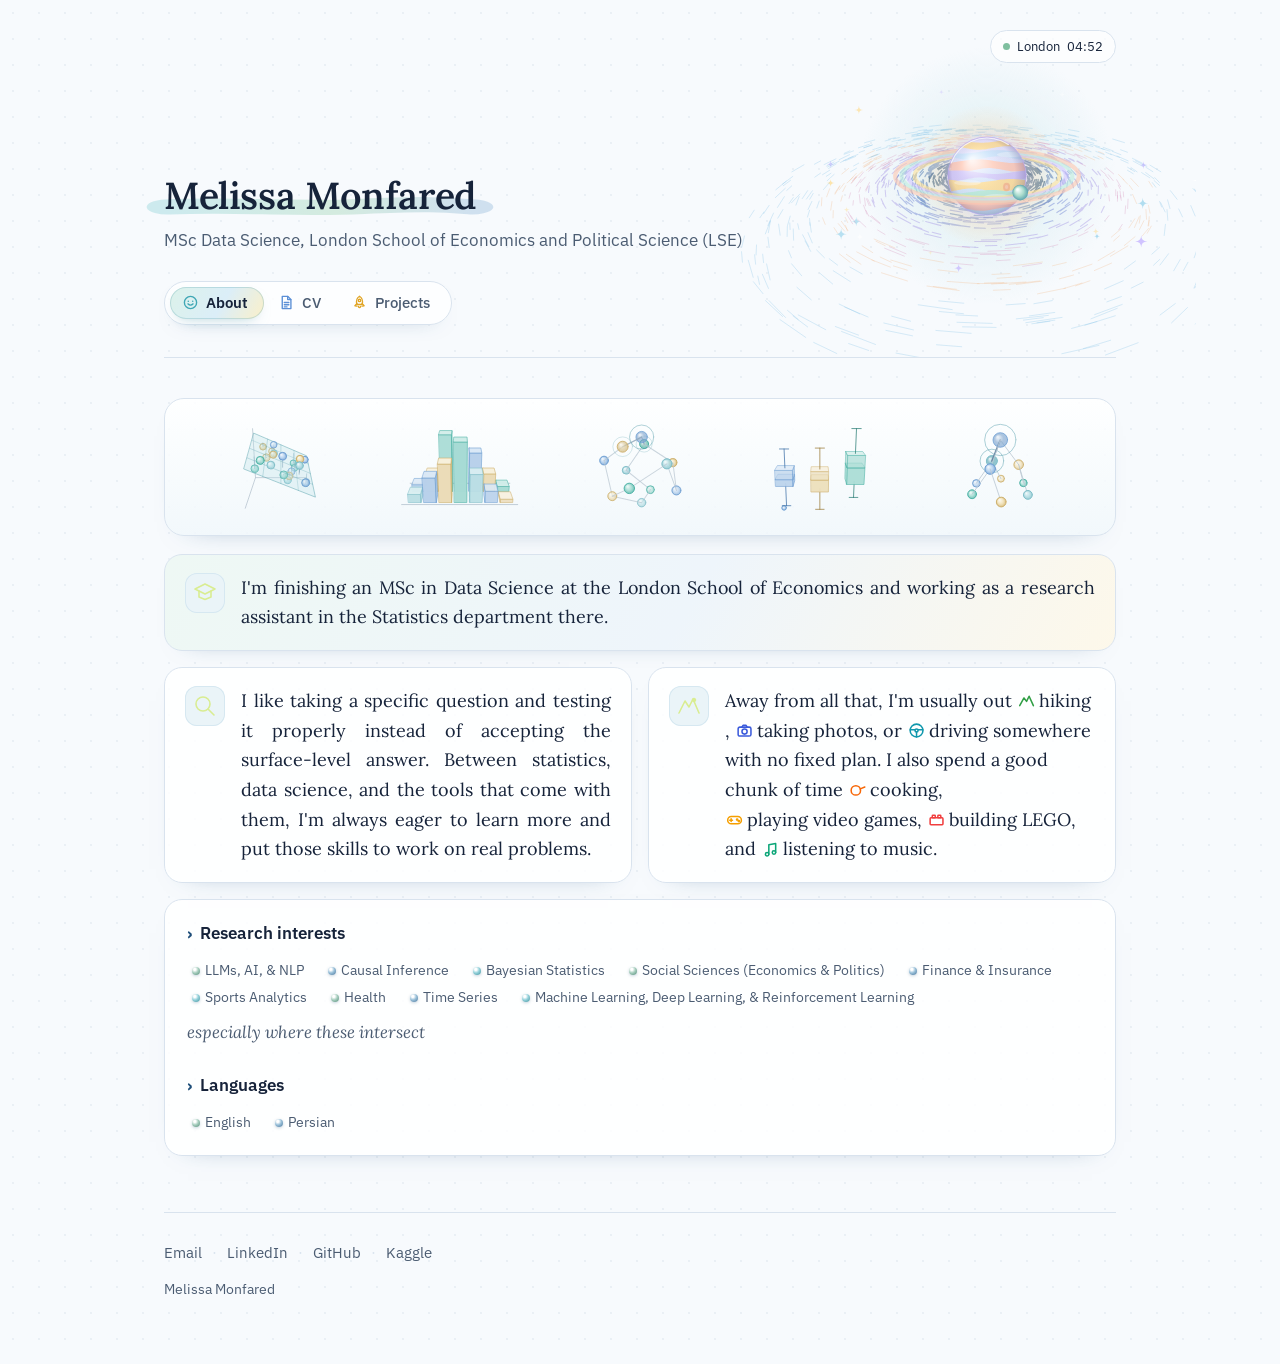
==== commit 0c38ba24: "update :)" ====
--- a/index.html
+++ b/index.html
@@ -8,7 +8,7 @@
 <link rel="icon" type="image/svg+xml" href="data:image/svg+xml,%3Csvg xmlns='http://www.w3.org/2000/svg' viewBox='0 0 100 100'%3E%3Crect width='100' height='100' rx='22' fill='%231e4e79'/%3E%3Ctext x='50' y='69' font-family='Georgia,serif' font-size='58' fill='%23f7fafd' text-anchor='middle'%3EM%3C/text%3E%3C/svg%3E">
 <link rel="preconnect" href="https://fonts.googleapis.com">
 <link rel="preconnect" href="https://fonts.gstatic.com" crossorigin>
-<link href="https://fonts.googleapis.com/css2?family=Lora:ital,wght@0,400;0,500;0,600;1,400;1,500&amp;family=IBM+Plex+Sans:wght@400;500;600&amp;display=swap" rel="stylesheet">
+<link href="https://fonts.googleapis.com/css2?family=Lora:ital,wght@0,400;0,500;0,600;0,700;1,400;1,500&amp;family=IBM+Plex+Sans:wght@400;500;600&amp;display=swap" rel="stylesheet">
 <link rel="stylesheet" href="styles.css">
 <script>document.documentElement.classList.add('js')</script>
 </head>
@@ -30,7 +30,7 @@
     <nav class="pill-nav" aria-label="Primary"><span class="pill-blob" aria-hidden="true"></span><a class="pill is-active" href="index.html" aria-current="page" style="--pc:#3fa7b5"><svg class="pill-ico" viewBox="0 0 20 20" fill="none" stroke="currentColor" stroke-width="1.6" stroke-linecap="round" stroke-linejoin="round" aria-hidden="true"><circle cx="10" cy="10" r="7.2"/><circle cx="7.4" cy="8.6" r="0.9" fill="currentColor" stroke="none"/><circle cx="12.6" cy="8.6" r="0.9" fill="currentColor" stroke="none"/><path d="M6.9 11.6 Q10 14.6 13.1 11.6"/></svg><span>About</span></a><a class="pill" href="cv.html" style="--pc:#5b8fd6"><svg class="pill-ico" viewBox="0 0 20 20" fill="none" stroke="currentColor" stroke-width="1.6" stroke-linecap="round" stroke-linejoin="round" aria-hidden="true"><path d="M5 2.8 H11.6 L15.2 6.4 V17.2 H5 Z"/><path d="M11.4 2.9 V6.6 H15.1"/><path d="M7.4 10 H12.8 M7.4 12.6 H12.8 M7.4 15.2 H10.6"/></svg><span>CV</span></a><a class="pill" href="projects.html" style="--pc:#e0a526"><svg class="pill-ico" viewBox="0 0 20 20" fill="none" stroke="currentColor" stroke-width="1.6" stroke-linecap="round" stroke-linejoin="round" aria-hidden="true"><path d="M10 2.6 C13.2 4.6 14.2 8.4 13 12.4 H7 C5.8 8.4 6.8 4.6 10 2.6 Z"/><circle cx="10" cy="7.6" r="1.4"/><path d="M7 11.2 L4.6 13.8 L6.9 14.2 M13 11.2 L15.4 13.8 L13.1 14.2"/><path d="M8.6 14.6 Q10 17.6 11.4 14.6"/></svg><span>Projects</span></a></nav>
   </header>
 
-  <main>
+  <main class="about-main">
 
     <div class="mini-viz-row" aria-hidden="true">
       <div class="mini-viz">
@@ -131,7 +131,7 @@
       </div>
       <div class="bio-row">
         <svg class="bio-icon" viewBox="0 0 24 24" aria-hidden="true" style="animation-delay:0.8s"><polyline points="2,19 8,7 12,13 16,5 22,19" fill="none" stroke="currentColor" stroke-width="1.6" stroke-linejoin="round" stroke-linecap="round"/><circle cx="17" cy="6" r="1.8" fill="currentColor" stroke="none"/></svg>
-        <p>Away from all that, I'm usually out <span class="hob" data-h="hiking" style="--hc:#2f9e44;--d:-0.0s"><span class="hob-in"><svg viewBox="0 0 20 20" fill="none" stroke="currentColor" stroke-width="1.8" stroke-linejoin="round" stroke-linecap="round" aria-hidden="true"><polyline points="2,16 7,7 10,11 13,5 18,16"/></svg>hiking</span></span>, <span class="hob" data-h="photo" style="--hc:#7950f2;--d:-0.7s"><span class="hob-in"><svg viewBox="0 0 20 20" fill="none" stroke="currentColor" stroke-width="1.8" stroke-linejoin="round" stroke-linecap="round" aria-hidden="true"><rect x="2.5" y="6" width="15" height="10.5" rx="2"/><circle cx="10" cy="11.2" r="3"/><path d="M7 6 L8.2 3.8 H11.8 L13 6"/></svg>taking photos</span></span>, or <span class="hob" data-h="driving" style="--hc:#1c7ed6;--d:-1.4s"><span class="hob-in"><svg viewBox="0 0 20 20" fill="none" stroke="currentColor" stroke-width="1.8" stroke-linejoin="round" stroke-linecap="round" aria-hidden="true"><circle cx="10" cy="10" r="7.5"/><circle cx="10" cy="10" r="1.8"/><path d="M2.6 9 H8.2 M11.8 9 H17.4 M10 11.8 V17.4"/></svg>driving</span></span> somewhere with no fixed plan. I also spend a good chunk of time <span class="hob" data-h="cooking" style="--hc:#f76707;--d:-2.1s"><span class="hob-in"><svg viewBox="0 0 20 20" fill="none" stroke="currentColor" stroke-width="1.8" stroke-linejoin="round" stroke-linecap="round" aria-hidden="true"><circle cx="8" cy="11" r="5.5"/><line x1="13.2" y1="9.2" x2="18.5" y2="7"/></svg>cooking</span></span>, <span class="hob" data-h="games" style="--hc:#e64980;--d:-2.8s"><span class="hob-in"><svg viewBox="0 0 20 20" fill="none" stroke="currentColor" stroke-width="1.8" stroke-linejoin="round" stroke-linecap="round" aria-hidden="true"><rect x="2" y="6.5" width="16" height="8.5" rx="4.2"/><path d="M6 9.2 V12.4 M4.4 10.8 H7.6"/><circle cx="13" cy="10" r="0.7" fill="currentColor"/><circle cx="15" cy="11.8" r="0.7" fill="currentColor"/></svg>playing video games</span></span>, <span class="hob" data-h="lego" style="--hc:#f03e3e;--d:-3.5s"><span class="hob-in"><svg viewBox="0 0 20 20" fill="none" stroke="currentColor" stroke-width="1.8" stroke-linejoin="round" stroke-linecap="round" aria-hidden="true"><rect x="2.5" y="8" width="15" height="8" rx="1"/><rect x="5" y="5" width="3.5" height="3" rx="0.8"/><rect x="11.5" y="5" width="3.5" height="3" rx="0.8"/></svg>building LEGO</span></span>, and <span class="hob" data-h="music" style="--hc:#0ca678;--d:-4.2s"><span class="hob-in"><svg viewBox="0 0 20 20" fill="none" stroke="currentColor" stroke-width="1.8" stroke-linejoin="round" stroke-linecap="round" aria-hidden="true"><path d="M8 15.5 V4.5 L16 3 V13.5"/><circle cx="6" cy="15.5" r="2"/><circle cx="14" cy="13.5" r="2"/></svg>listening to music</span></span>.</p>
+        <p>Away from all that, I'm usually out <span class="hob" data-h="hiking" style="--hc:#2f9e44;--d:-0.0s"><span class="hob-in"><svg viewBox="0 0 20 20" fill="none" stroke="currentColor" stroke-width="1.8" stroke-linejoin="round" stroke-linecap="round" aria-hidden="true"><polyline points="2,16 7,7 10,11 13,5 18,16"/></svg>hiking</span></span>, <span class="hob" data-h="photo" style="--hc:#3b5bdb;--d:-0.7s"><span class="hob-in"><svg viewBox="0 0 20 20" fill="none" stroke="currentColor" stroke-width="1.8" stroke-linejoin="round" stroke-linecap="round" aria-hidden="true"><rect x="2.5" y="6" width="15" height="10.5" rx="2"/><circle cx="10" cy="11.2" r="3"/><path d="M7 6 L8.2 3.8 H11.8 L13 6"/></svg>taking photos</span></span>, or <span class="hob" data-h="driving" style="--hc:#1098ad;--d:-1.4s"><span class="hob-in"><svg viewBox="0 0 20 20" fill="none" stroke="currentColor" stroke-width="1.8" stroke-linejoin="round" stroke-linecap="round" aria-hidden="true"><circle cx="10" cy="10" r="7.5"/><circle cx="10" cy="10" r="1.8"/><path d="M2.6 9 H8.2 M11.8 9 H17.4 M10 11.8 V17.4"/></svg>driving</span></span> somewhere with no fixed plan. I also spend a good chunk of time <span class="hob" data-h="cooking" style="--hc:#f76707;--d:-2.1s"><span class="hob-in"><svg viewBox="0 0 20 20" fill="none" stroke="currentColor" stroke-width="1.8" stroke-linejoin="round" stroke-linecap="round" aria-hidden="true"><circle cx="8" cy="11" r="5.5"/><line x1="13.2" y1="9.2" x2="18.5" y2="7"/></svg>cooking</span></span>, <span class="hob" data-h="games" style="--hc:#f59f00;--d:-2.8s"><span class="hob-in"><svg viewBox="0 0 20 20" fill="none" stroke="currentColor" stroke-width="1.8" stroke-linejoin="round" stroke-linecap="round" aria-hidden="true"><rect x="2" y="6.5" width="16" height="8.5" rx="4.2"/><path d="M6 9.2 V12.4 M4.4 10.8 H7.6"/><circle cx="13" cy="10" r="0.7" fill="currentColor"/><circle cx="15" cy="11.8" r="0.7" fill="currentColor"/></svg>playing video games</span></span>, <span class="hob" data-h="lego" style="--hc:#f03e3e;--d:-3.5s"><span class="hob-in"><svg viewBox="0 0 20 20" fill="none" stroke="currentColor" stroke-width="1.8" stroke-linejoin="round" stroke-linecap="round" aria-hidden="true"><rect x="2.5" y="8" width="15" height="8" rx="1"/><rect x="5" y="5" width="3.5" height="3" rx="0.8"/><rect x="11.5" y="5" width="3.5" height="3" rx="0.8"/></svg>building LEGO</span></span>, and <span class="hob" data-h="music" style="--hc:#0ca678;--d:-4.2s"><span class="hob-in"><svg viewBox="0 0 20 20" fill="none" stroke="currentColor" stroke-width="1.8" stroke-linejoin="round" stroke-linecap="round" aria-hidden="true"><path d="M8 15.5 V4.5 L16 3 V13.5"/><circle cx="6" cy="15.5" r="2"/><circle cx="14" cy="13.5" r="2"/></svg>listening to music</span></span>.</p>
       </div>
     </section>
 
--- a/styles.css
+++ b/styles.css
@@ -62,8 +62,8 @@
 .header-top { display: flex; align-items: flex-start; justify-content: space-between; gap: 28px; flex-wrap: wrap-reverse; }
 .header-text { flex: 1; min-width: 240px; }
 .profile-photo { width: 128px; height: 128px; border-radius: 50%; object-fit: cover; flex: none; box-shadow: 0 3px 14px rgba(30,78,121,0.18); }
-.orb-spot { width: 240px; height: 150px; flex: none; }
-@media (max-width: 760px) { .orb-spot { width: 100%; height: 140px; margin: -6px 0 4px; } }
+.orb-spot { width: 330px; height: 210px; flex: none; margin-top: -14px; }
+@media (max-width: 760px) { .orb-spot { width: 100%; height: 195px; margin: -10px 0 4px; } }
 .site-name { font-family: var(--font-serif); font-weight: 600; font-size: clamp(1.75rem, 5.2vw, 2.35rem); margin: 0 0 8px; letter-spacing: -0.01em; line-height: 1.3; }
 .site-name a { color: var(--color-ink); text-decoration: none; }
 .site-tagline { font-family: var(--font-sans); color: var(--color-ink-soft); font-size: 1.05rem; margin: 0 0 26px; text-align: left; }
@@ -155,7 +155,7 @@
 /* Research interests and languages, each with its own bead */
 .interests { line-height: 2.3; }
 .about-tags .tag-list.interests { font-size: calc(1.05rem * var(--its, 1)); }
-.interests .it { position: relative; margin: 0 calc(15px * var(--its, 1)) 0 0; padding: 0 3px 0 0; border-radius: 4px; color: var(--color-ink-soft); white-space: nowrap;
+.interests .it { display: inline-block; position: relative; margin: 0 calc(15px * var(--its, 1)) 0 0; padding: 0 3px 0 0; border-radius: 4px; color: var(--color-ink-soft); white-space: nowrap;
   background: linear-gradient(90deg, #cdeaee, #d4ebdf) no-repeat 16px 86% / 0% 40%;
   transition: background-size .35s ease, color .2s ease, transform .75s cubic-bezier(.3,1.6,.5,1); }
 .interests .it:hover { background-size: calc(100% - 16px) 40%; color: var(--color-ink); }
@@ -324,3 +324,40 @@
   .hob-in svg { display: none; }
   body { background-image: none; font-size: 12pt; }
 }
+
+/* Projects as framed cards, two per row */
+.project-list { display: grid; grid-template-columns: repeat(2, minmax(0, 1fr)); gap: 18px; align-items: stretch; }
+.project-list .project-card { display: flex; flex-direction: column; margin: 0; padding: 12px 16px 18px; border: 1px solid var(--color-line); border-radius: 18px;
+  background: rgba(255,255,255,0.82); box-shadow: 0 10px 26px -24px rgba(30,78,121,0.6);
+  transition: transform .35s cubic-bezier(.3,1.4,.5,1), box-shadow .35s ease, border-color .35s ease, opacity .22s ease; }
+.project-list .project-card:hover { transform: translateY(-3px); border-color: #b8d3e6; box-shadow: 0 18px 32px -22px rgba(30,78,121,0.5); }
+.project-list .project-card.is-out { opacity: 0; transform: translateY(8px); }
+.project-card .viz3d.proj-viz { width: 100%; height: 150px; margin: 0 0 12px; border-radius: 12px; background: linear-gradient(180deg, #f1f7fb 0%, #fbfdff 100%); }
+.card-meta { display: flex; flex-wrap: wrap; align-items: center; gap: 6px; margin: 0 0 8px; font-family: var(--font-sans); }
+.card-date { margin-right: 4px; font-size: 0.8rem; font-weight: 600; color: var(--color-accent); }
+.card-tag { padding: 2px 9px; border: 1px solid #d6e6f1; border-radius: 999px; background: #eef5fa; font-size: 0.72rem; color: var(--color-ink-soft); }
+.project-card .entry-title { margin: 0 0 8px; font-family: var(--font-serif); font-weight: 700; font-size: 1.1rem; line-height: 1.35; color: var(--color-ink); }
+.project-card .entry-desc { margin: 0; max-width: none; font-size: 0.95rem; line-height: 1.62; }
+@media (max-width: 760px) { .project-list { grid-template-columns: 1fr; } }
+
+/* The orb can spill a little past the header on wide screens so its outer layer has room */
+@media (min-width: 1100px) {
+  .vx-layer { left: -40px; right: auto; width: calc(100% + 120px); }
+  .orb-spot { margin-right: -36px; }
+}
+
+/* About as a set of cards */
+.about-main .mini-viz-row { padding: 16px 12px 10px; border: 1px solid var(--color-line); border-radius: 20px;
+  background: linear-gradient(180deg, rgba(255,255,255,0.85), rgba(241,247,251,0.85)); box-shadow: 0 12px 30px -26px rgba(30,78,121,0.6); margin-bottom: 18px; }
+.about-main .bio { display: grid; grid-template-columns: repeat(2, minmax(0, 1fr)); gap: 16px; }
+.about-main .bio-row { display: flex; align-items: flex-start; gap: 16px; margin: 0; padding: 18px 20px; border: 1px solid var(--color-line); border-radius: 18px;
+  background: rgba(255,255,255,0.85); box-shadow: 0 10px 26px -24px rgba(30,78,121,0.6); transition: transform .35s cubic-bezier(.3,1.4,.5,1), box-shadow .35s ease, border-color .35s ease; }
+.about-main .bio-row:hover { transform: translateY(-3px); border-color: #b8d3e6; box-shadow: 0 18px 32px -22px rgba(30,78,121,0.5); }
+.about-main .bio-row:first-child { grid-column: 1 / -1; background: linear-gradient(120deg, #eef8f4 0%, #eef5fb 55%, #fdf8ea 100%); }
+.about-main .bio-row:first-child p { font-size: 1.12rem; }
+.about-main .bio-row p { max-width: none; }
+.about-main .bio-icon { flex: none; width: 40px; height: 40px; padding: 8px; border-radius: 12px; background: #eaf4f8; box-shadow: inset 0 0 0 1px #d6e8f1; }
+.about-main .about-tags { margin-top: 16px; padding: 20px 22px; border: 1px solid var(--color-line); border-radius: 18px; background: rgba(255,255,255,0.85); box-shadow: 0 10px 26px -24px rgba(30,78,121,0.6); }
+@media (max-width: 760px) { .about-main .bio { grid-template-columns: 1fr; } }
+
+.about-main .bio-row:nth-child(3) p { text-align: left; hyphens: manual; }
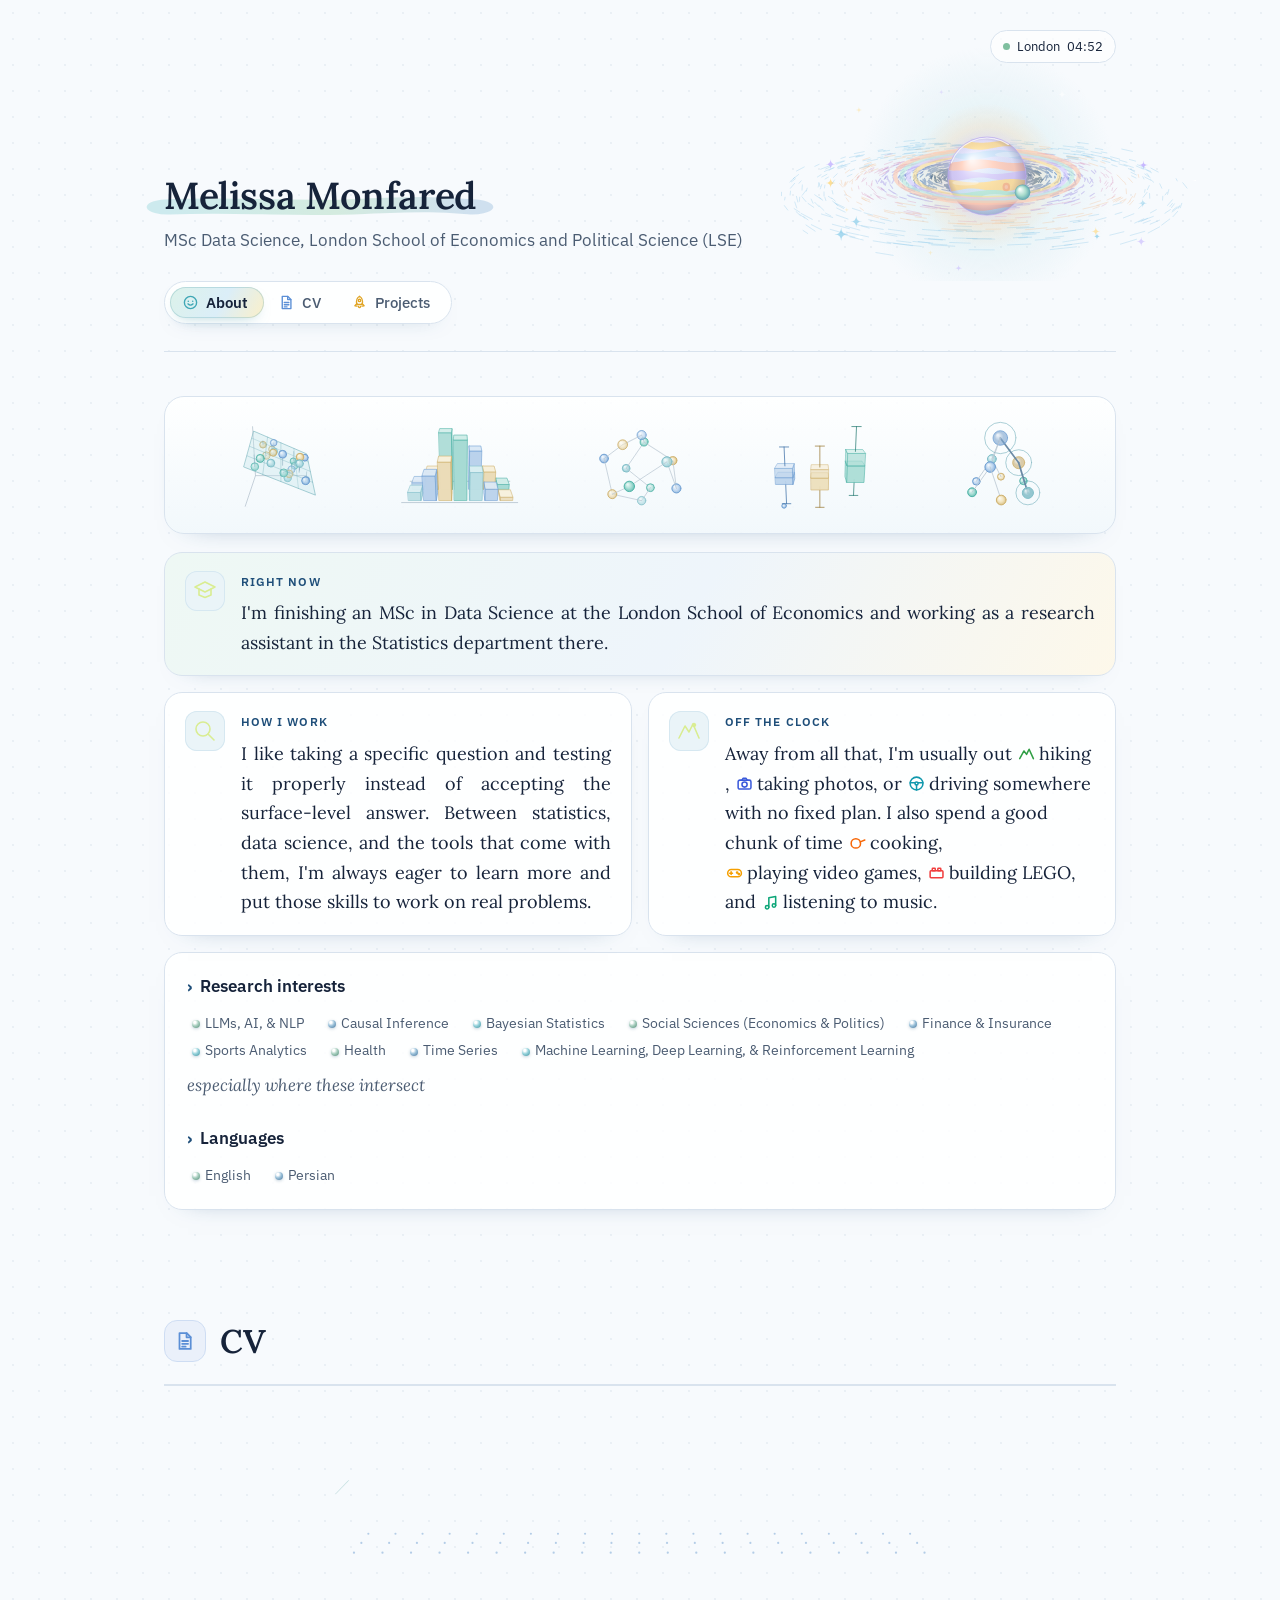
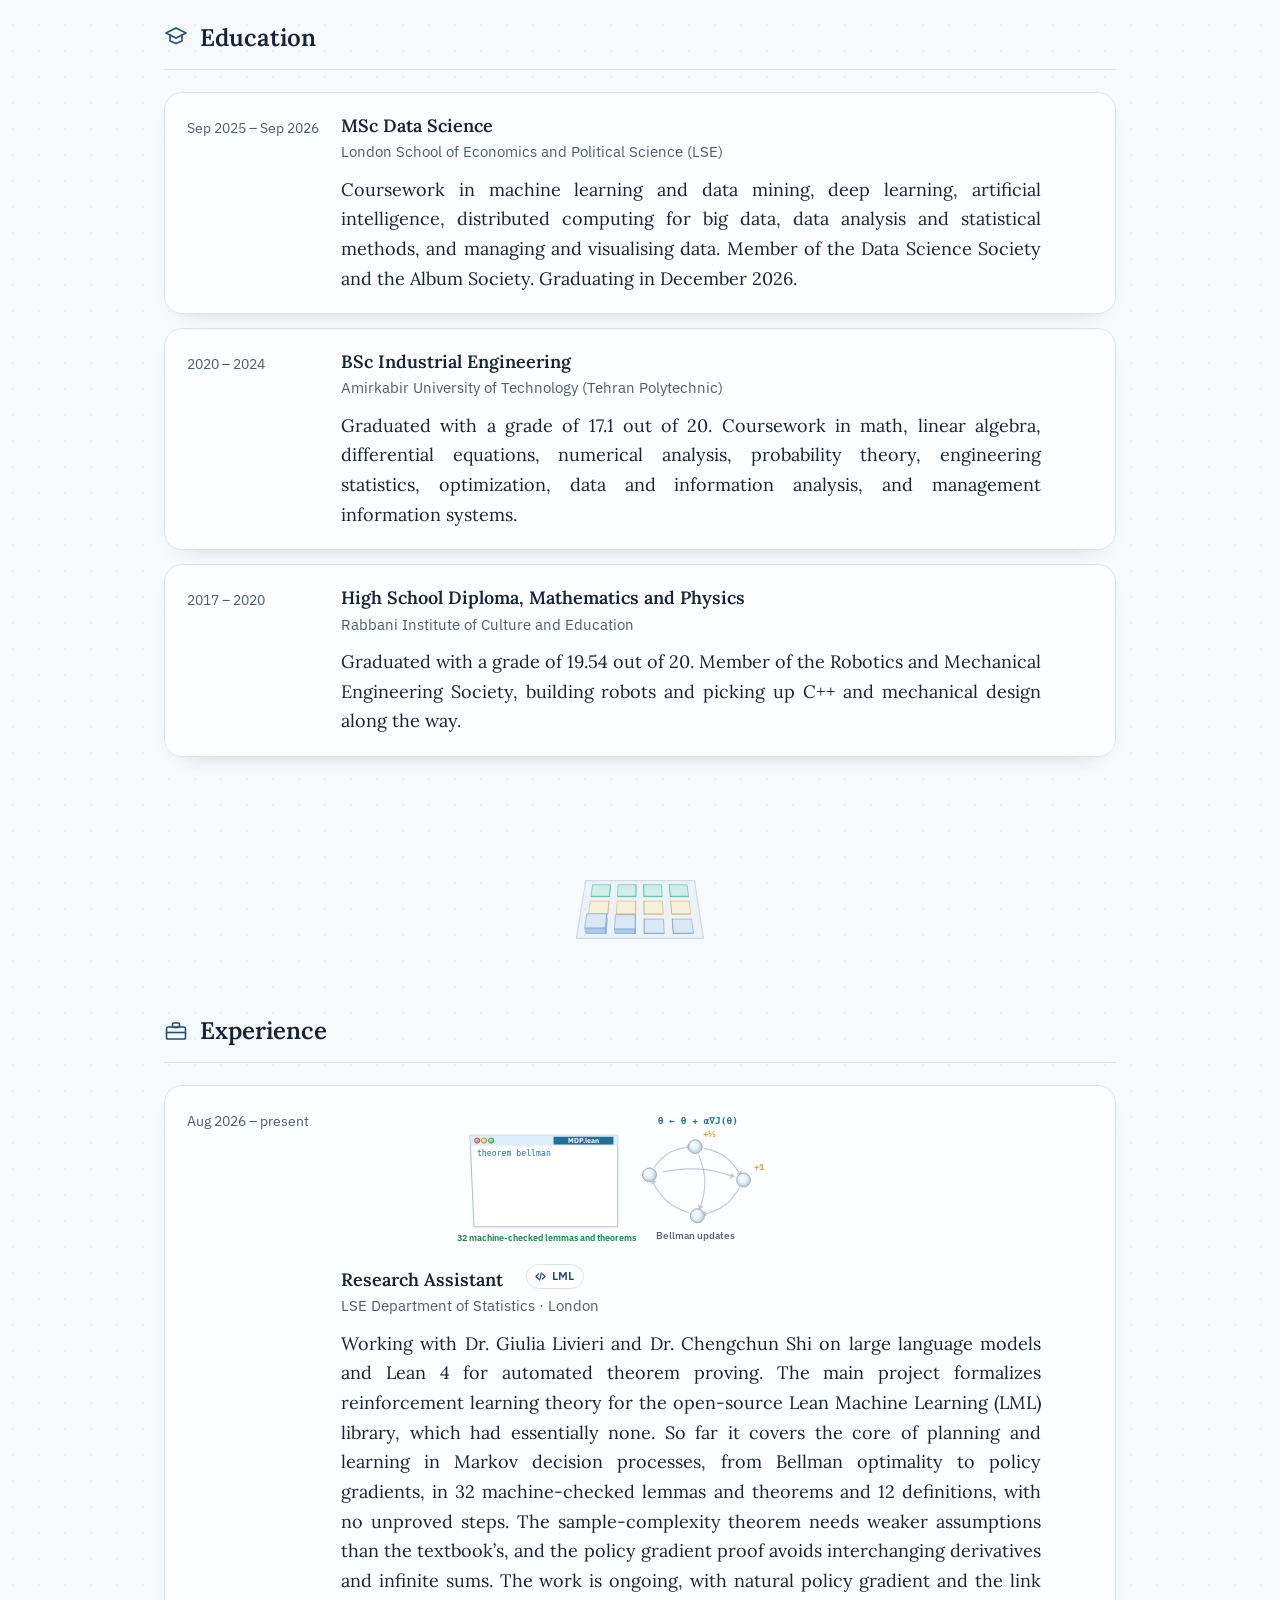
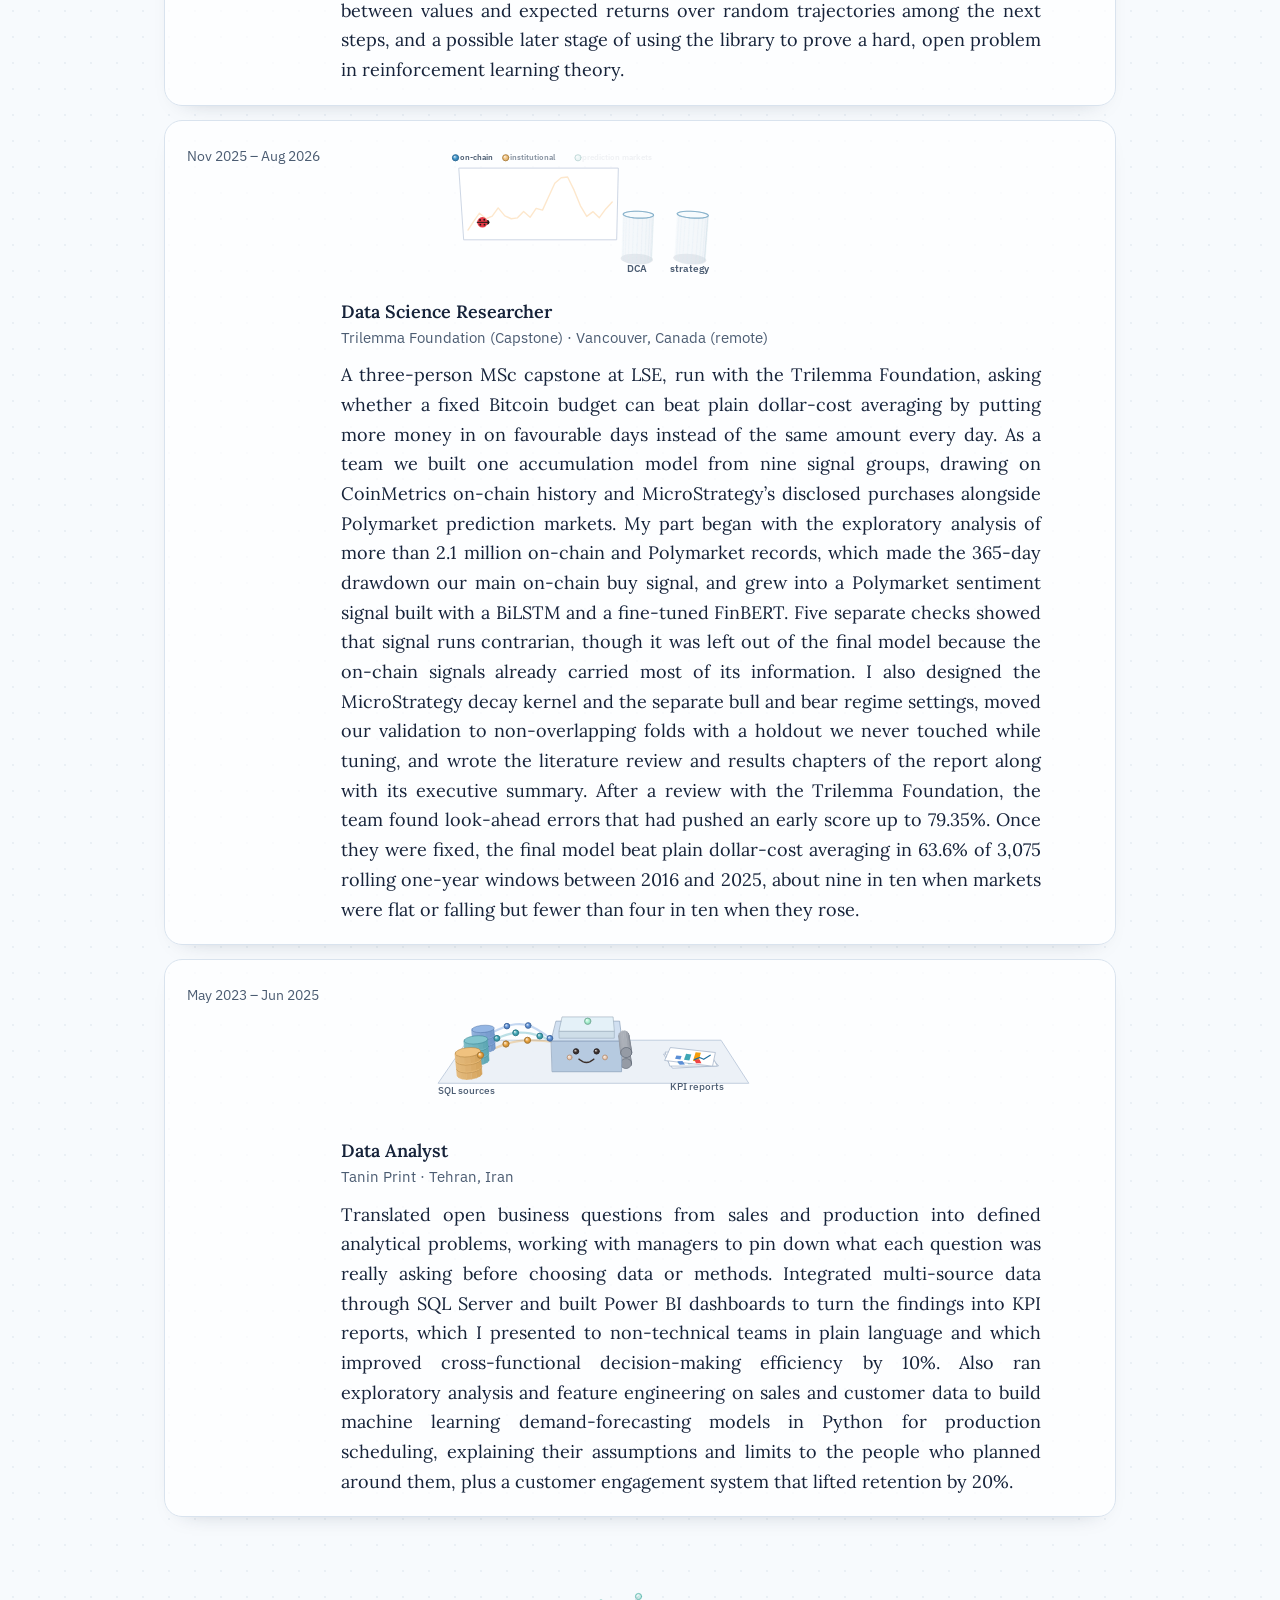
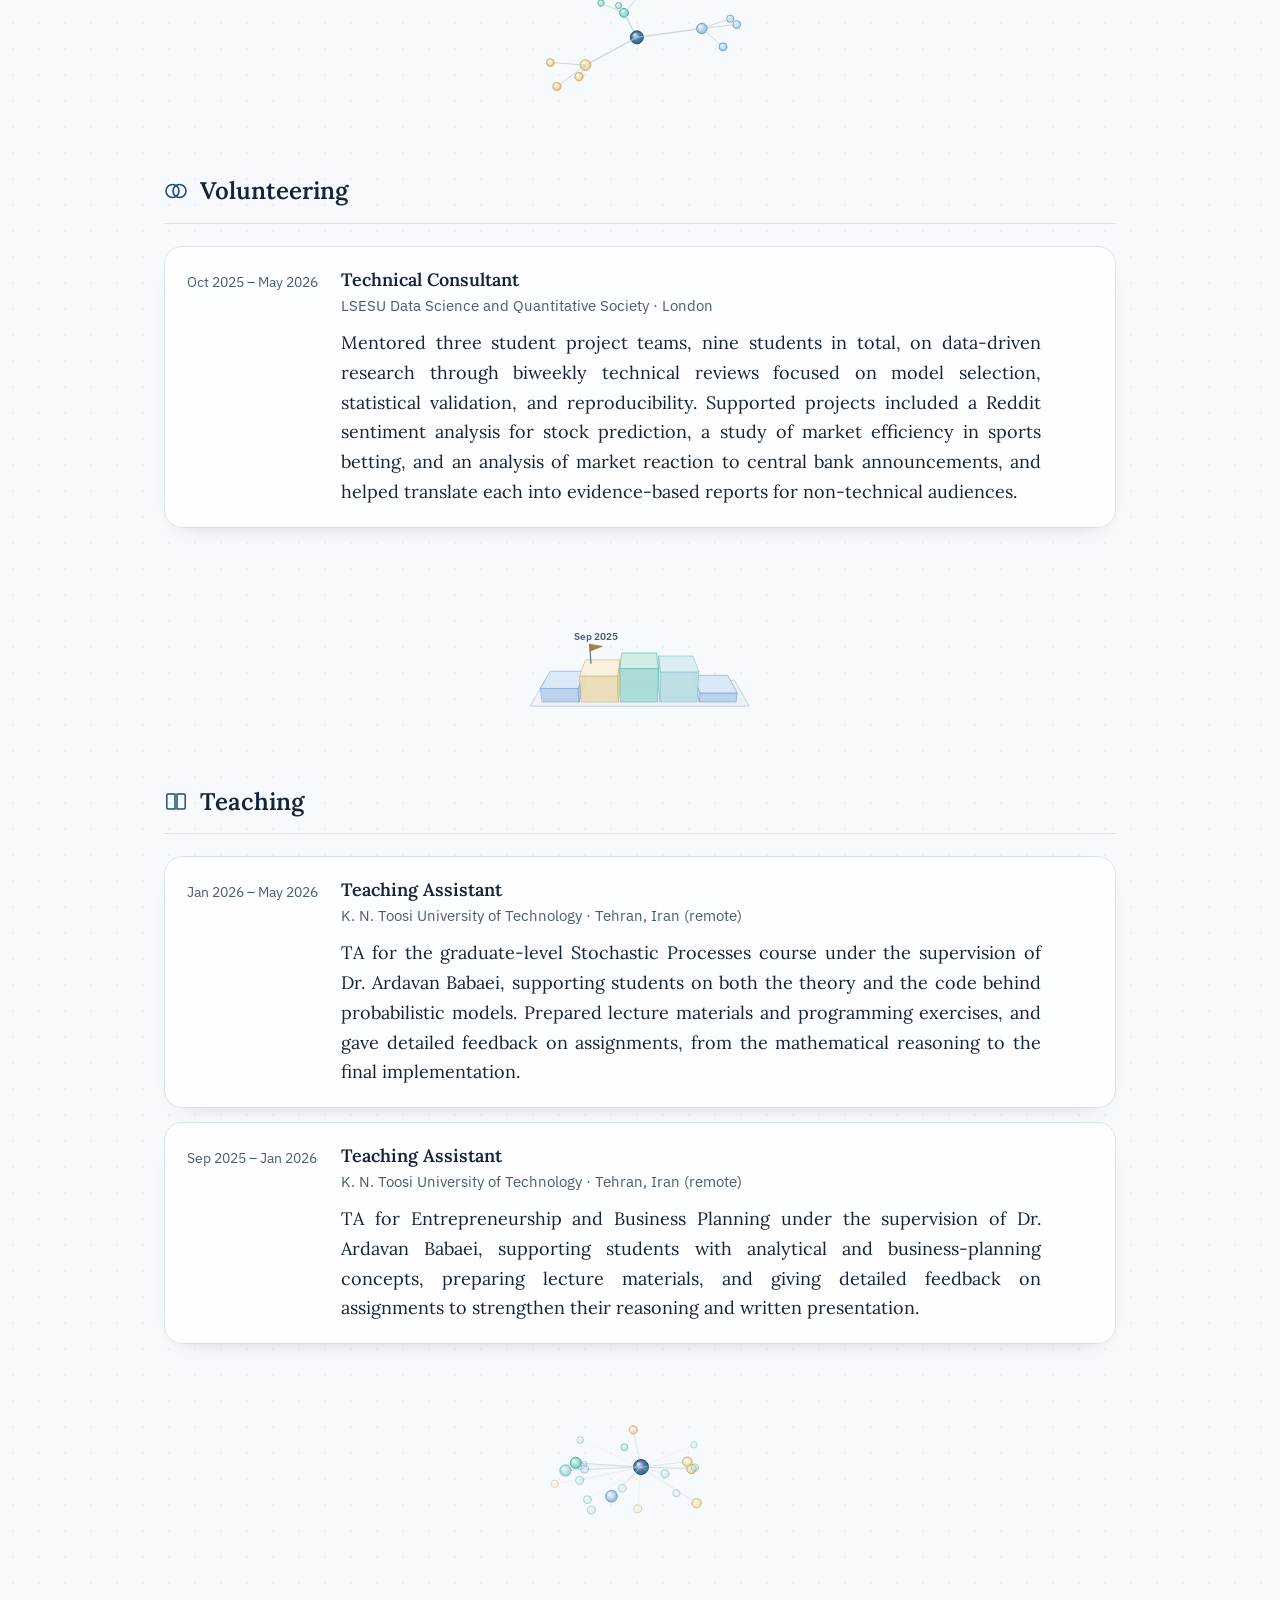
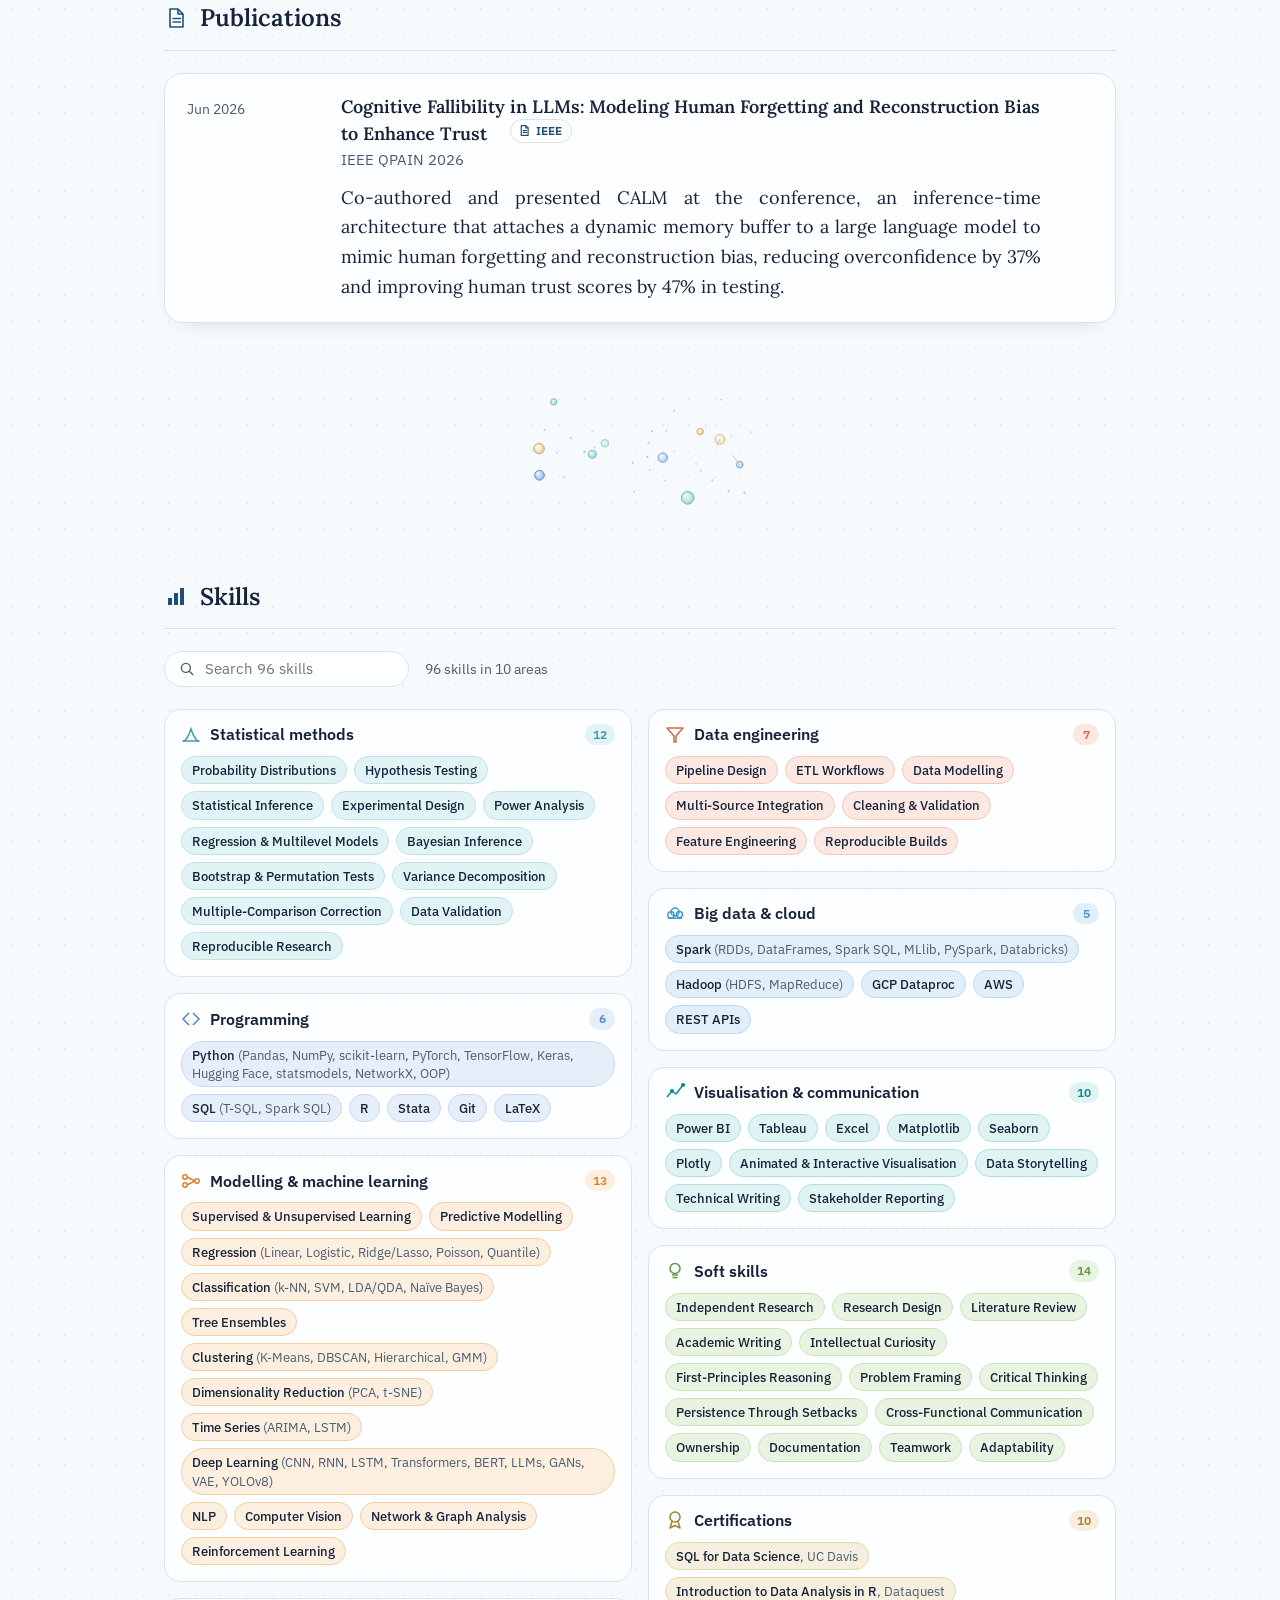
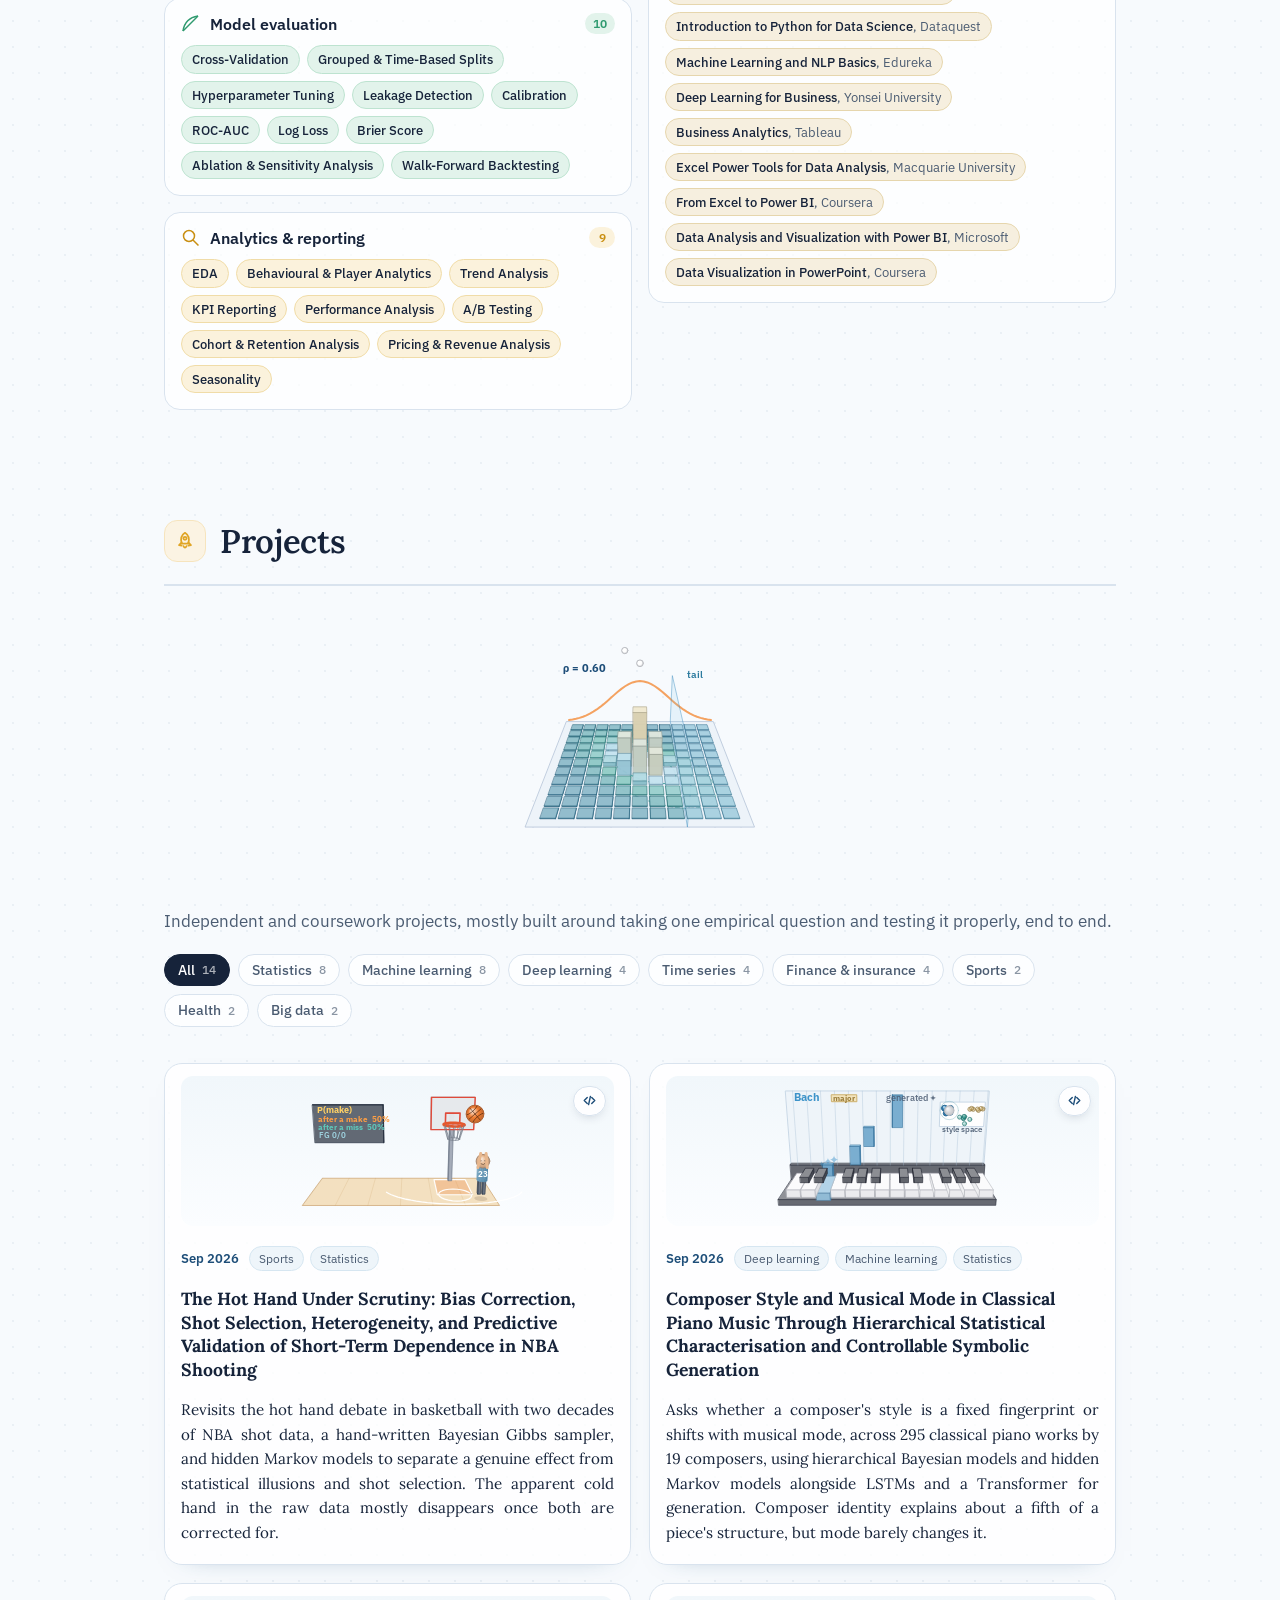
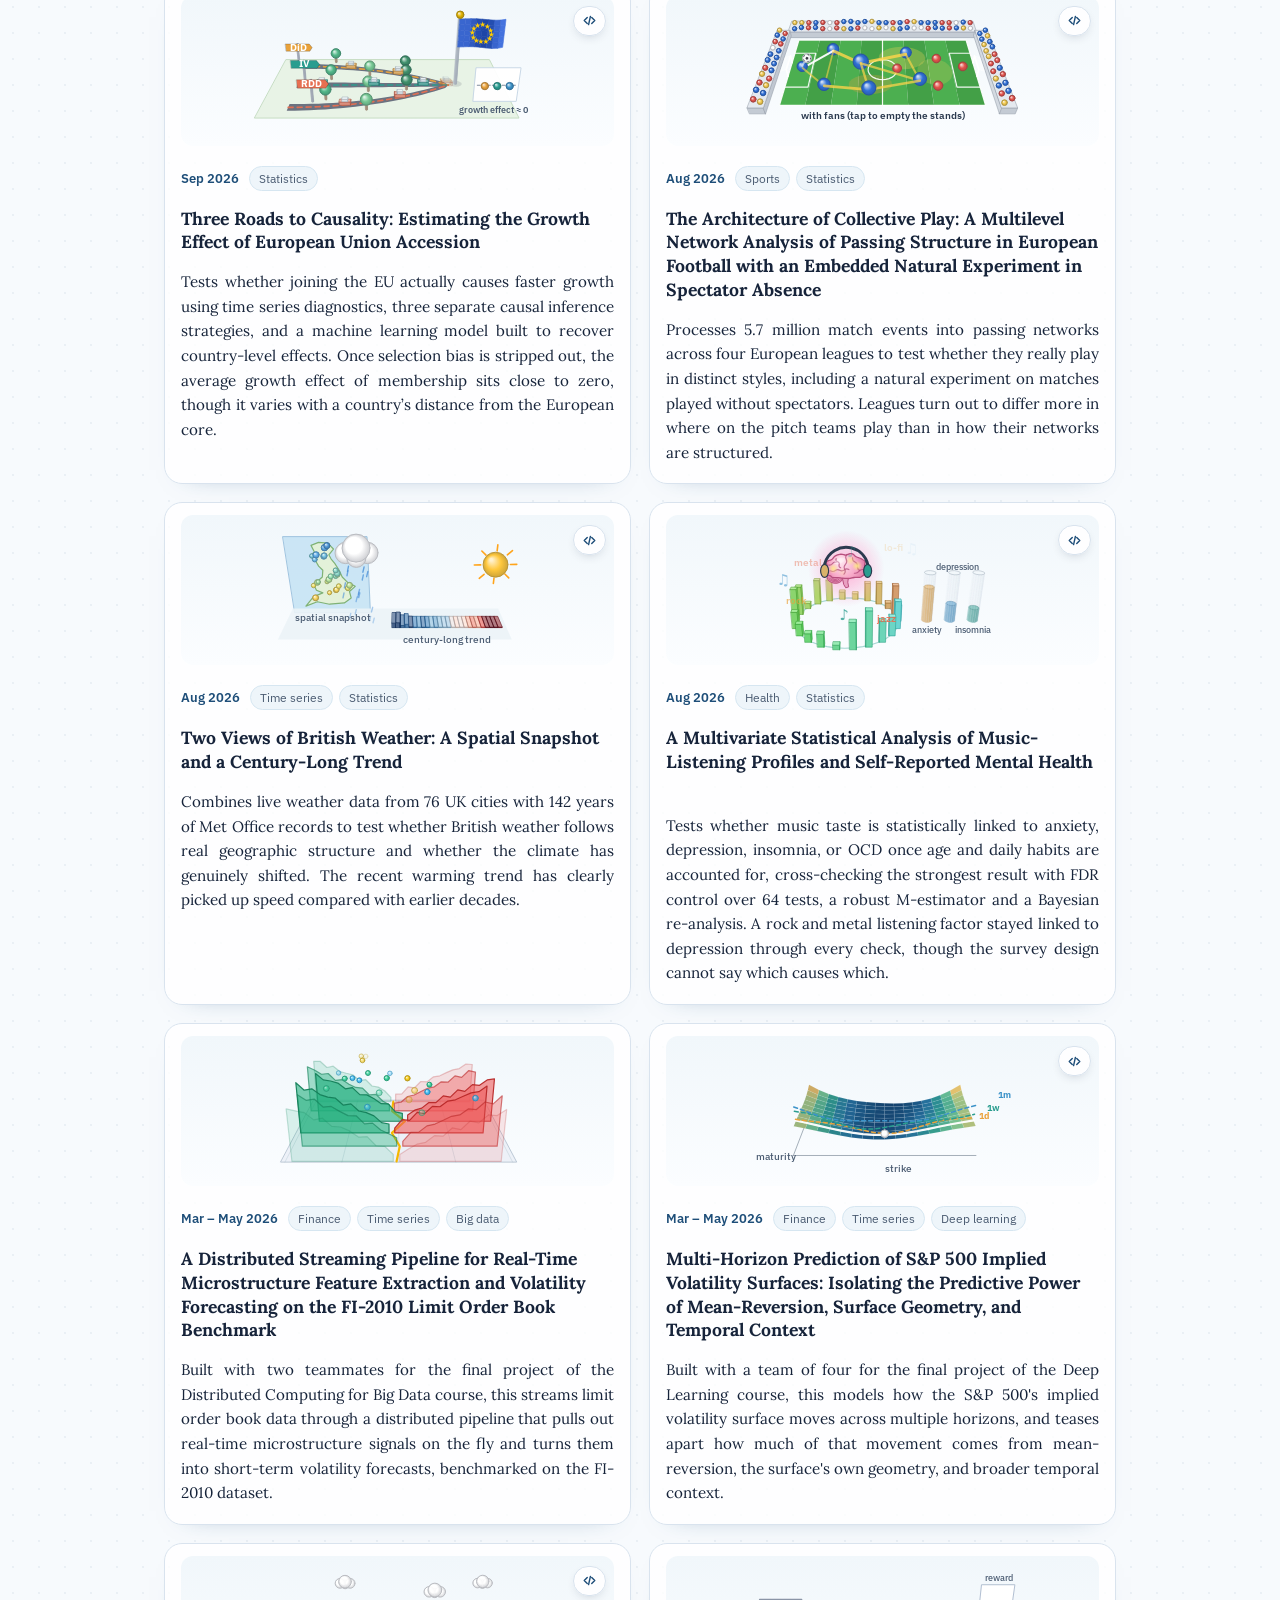
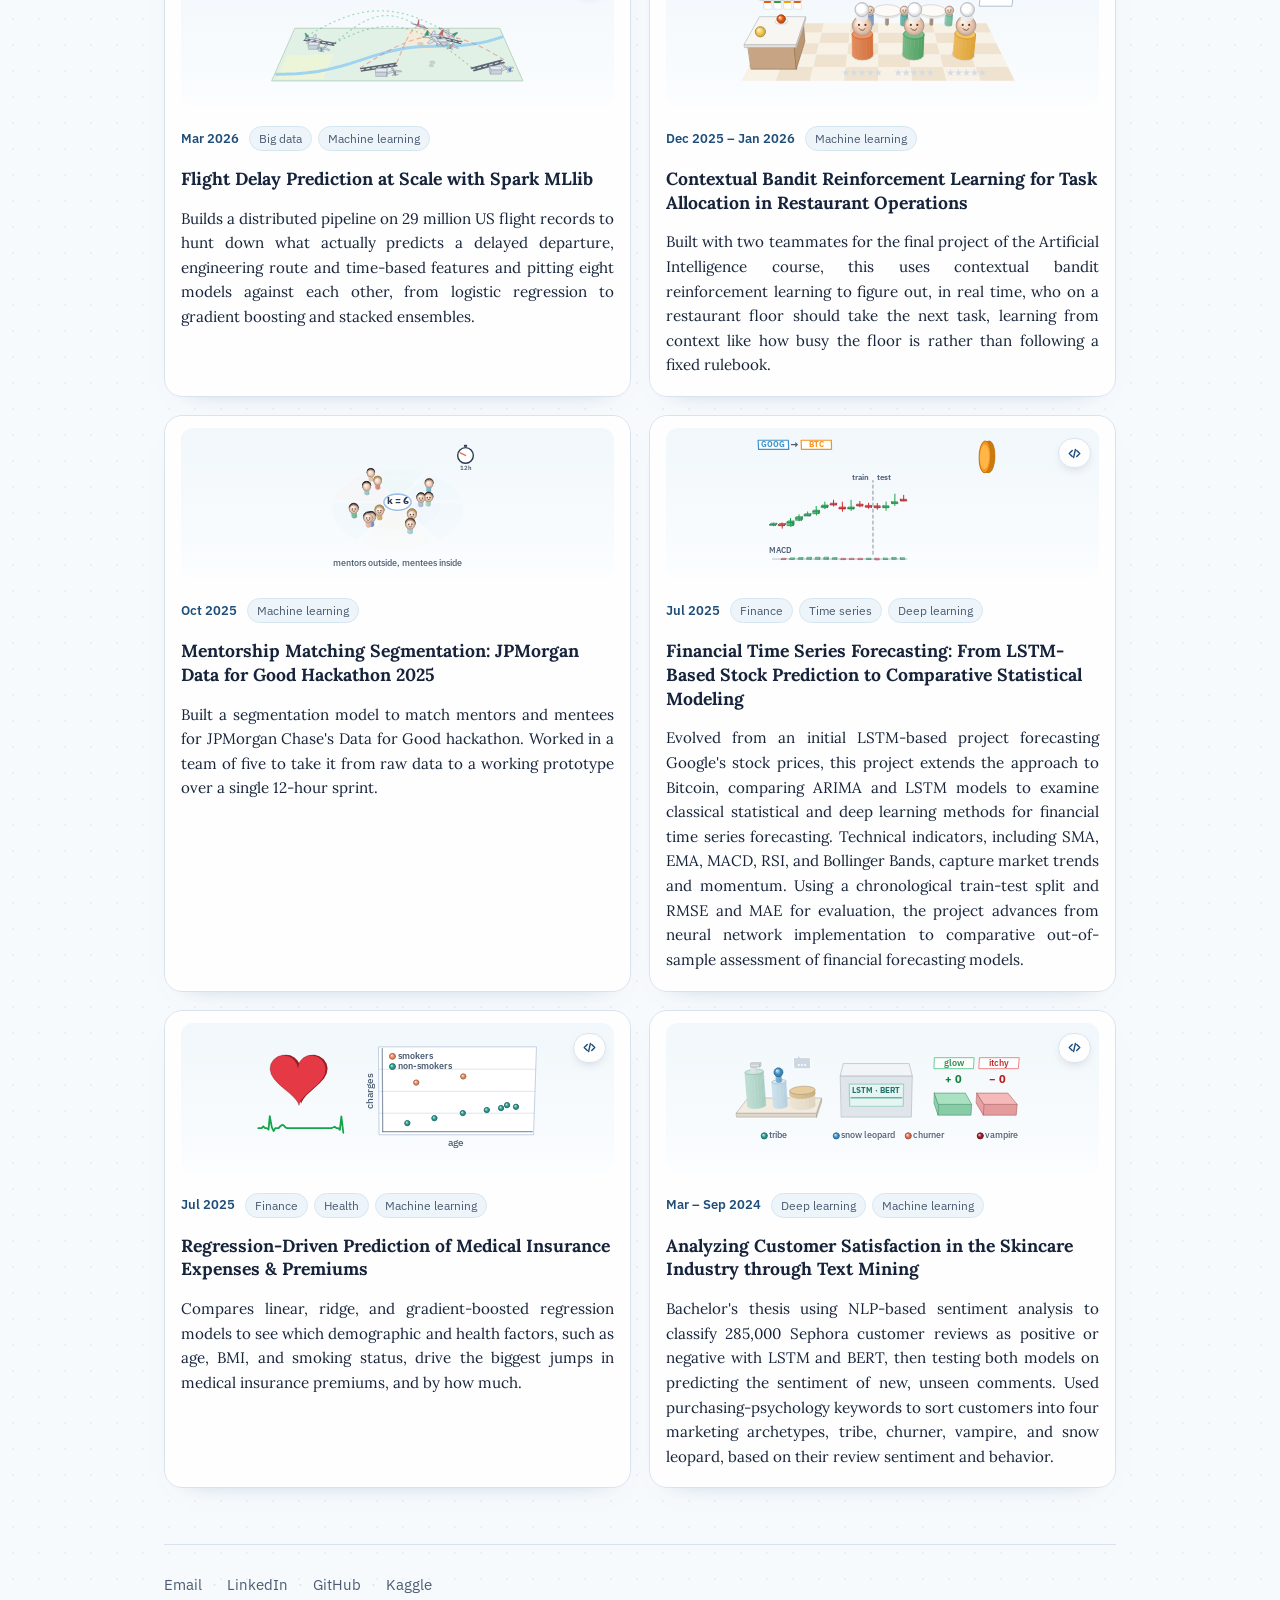
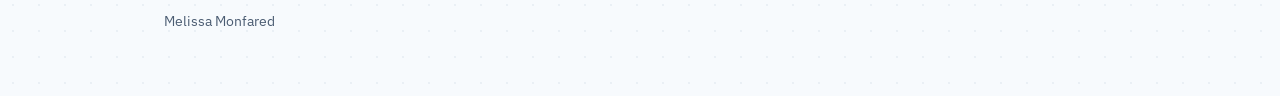
==== commit c7457f00: "Update :)" ====
--- a/index.html
+++ b/index.html
@@ -4,7 +4,7 @@
 <meta charset="UTF-8">
 <meta name="viewport" content="width=device-width, initial-scale=1.0">
 <title>Melissa Monfared</title>
-<meta name="description" content="Melissa Monfared is an MSc Data Science student at the London School of Economics working on statistics, machine learning, and causal inference research.">
+<meta name="description" content="Melissa Monfared is an MSc Data Science student at the London School of Economics working on statistics, machine learning, and causal inference research. About, CV, and projects on one page.">
 <link rel="icon" type="image/svg+xml" href="data:image/svg+xml,%3Csvg xmlns='http://www.w3.org/2000/svg' viewBox='0 0 100 100'%3E%3Crect width='100' height='100' rx='22' fill='%231e4e79'/%3E%3Ctext x='50' y='69' font-family='Georgia,serif' font-size='58' fill='%23f7fafd' text-anchor='middle'%3EM%3C/text%3E%3C/svg%3E">
 <link rel="preconnect" href="https://fonts.googleapis.com">
 <link rel="preconnect" href="https://fonts.gstatic.com" crossorigin>
@@ -13,7 +13,7 @@
 <script>document.documentElement.classList.add('js')</script>
 </head>
 <body>
-<div class="page">
+<div class="page" id="top">
 
   <header class="site-header">
     <canvas class="vx-layer" aria-hidden="true"></canvas>
@@ -22,15 +22,17 @@
     </div>
     <div class="header-top">
       <div class="header-text">
-        <h1 class="site-name"><a href="index.html"><span class="hl-wrap"><svg class="hl" viewBox="0 0 200 40" preserveAspectRatio="none" aria-hidden="true" focusable="false"><defs><linearGradient id="hl-grad" x1="0" y1="0" x2="1" y2="0"><stop offset="0" stop-color="#cdeaee"/><stop offset="0.55" stop-color="#d4ebdf"/><stop offset="1" stop-color="#cfe0ef"/></linearGradient></defs><path d="M6,24 C44,19 86,28 126,23 S176,20 194,24" pathLength="100"/></svg><span class="hl-text">Melissa Monfared</span></span></a></h1>
+        <h1 class="site-name"><a href="#top"><span class="hl-wrap"><svg class="hl" viewBox="0 0 200 40" preserveAspectRatio="none" aria-hidden="true" focusable="false"><defs><linearGradient id="hl-grad" x1="0" y1="0" x2="1" y2="0"><stop offset="0" stop-color="#cdeaee"/><stop offset="0.55" stop-color="#d4ebdf"/><stop offset="1" stop-color="#cfe0ef"/></linearGradient></defs><path d="M6,24 C44,19 86,28 126,23 S176,20 194,24" pathLength="100"/></svg><span class="hl-text">Melissa Monfared</span></span></a></h1>
         <p class="site-tagline">MSc Data Science, London School of Economics and Political Science (LSE)</p>
       </div>
       <div class="orb-spot" aria-hidden="true"></div>
     </div>
-    <nav class="pill-nav" aria-label="Primary"><span class="pill-blob" aria-hidden="true"></span><a class="pill is-active" href="index.html" aria-current="page" style="--pc:#3fa7b5"><svg class="pill-ico" viewBox="0 0 20 20" fill="none" stroke="currentColor" stroke-width="1.6" stroke-linecap="round" stroke-linejoin="round" aria-hidden="true"><circle cx="10" cy="10" r="7.2"/><circle cx="7.4" cy="8.6" r="0.9" fill="currentColor" stroke="none"/><circle cx="12.6" cy="8.6" r="0.9" fill="currentColor" stroke="none"/><path d="M6.9 11.6 Q10 14.6 13.1 11.6"/></svg><span>About</span></a><a class="pill" href="cv.html" style="--pc:#5b8fd6"><svg class="pill-ico" viewBox="0 0 20 20" fill="none" stroke="currentColor" stroke-width="1.6" stroke-linecap="round" stroke-linejoin="round" aria-hidden="true"><path d="M5 2.8 H11.6 L15.2 6.4 V17.2 H5 Z"/><path d="M11.4 2.9 V6.6 H15.1"/><path d="M7.4 10 H12.8 M7.4 12.6 H12.8 M7.4 15.2 H10.6"/></svg><span>CV</span></a><a class="pill" href="projects.html" style="--pc:#e0a526"><svg class="pill-ico" viewBox="0 0 20 20" fill="none" stroke="currentColor" stroke-width="1.6" stroke-linecap="round" stroke-linejoin="round" aria-hidden="true"><path d="M10 2.6 C13.2 4.6 14.2 8.4 13 12.4 H7 C5.8 8.4 6.8 4.6 10 2.6 Z"/><circle cx="10" cy="7.6" r="1.4"/><path d="M7 11.2 L4.6 13.8 L6.9 14.2 M13 11.2 L15.4 13.8 L13.1 14.2"/><path d="M8.6 14.6 Q10 17.6 11.4 14.6"/></svg><span>Projects</span></a></nav>
   </header>
 
-  <main class="about-main">
+  <div class="nav-wrap"><nav class="pill-nav" aria-label="Primary"><span class="pill-blob" aria-hidden="true"></span><a class="pill is-active" href="#about" aria-current="true" style="--pc:#3fa7b5"><svg class="pill-ico" viewBox="0 0 20 20" fill="none" stroke="currentColor" stroke-width="1.6" stroke-linecap="round" stroke-linejoin="round" aria-hidden="true"><circle cx="10" cy="10" r="7.2"/><circle cx="7.4" cy="8.6" r="0.9" fill="currentColor" stroke="none"/><circle cx="12.6" cy="8.6" r="0.9" fill="currentColor" stroke="none"/><path d="M6.9 11.6 Q10 14.6 13.1 11.6"/></svg><span>About</span></a><a class="pill" href="#cv" style="--pc:#5b8fd6"><svg class="pill-ico" viewBox="0 0 20 20" fill="none" stroke="currentColor" stroke-width="1.6" stroke-linecap="round" stroke-linejoin="round" aria-hidden="true"><path d="M5 2.8 H11.6 L15.2 6.4 V17.2 H5 Z"/><path d="M11.4 2.9 V6.6 H15.1"/><path d="M7.4 10 H12.8 M7.4 12.6 H12.8 M7.4 15.2 H10.6"/></svg><span>CV</span></a><a class="pill" href="#projects" style="--pc:#e0a526"><svg class="pill-ico" viewBox="0 0 20 20" fill="none" stroke="currentColor" stroke-width="1.6" stroke-linecap="round" stroke-linejoin="round" aria-hidden="true"><path d="M10 2.6 C13.2 4.6 14.2 8.4 13 12.4 H7 C5.8 8.4 6.8 4.6 10 2.6 Z"/><circle cx="10" cy="7.6" r="1.4"/><path d="M7 11.2 L4.6 13.8 L6.9 14.2 M13 11.2 L15.4 13.8 L13.1 14.2"/><path d="M8.6 14.6 Q10 17.6 11.4 14.6"/></svg><span>Projects</span></a></nav></div>
+
+  <main>
+    <div class="page-part about-main" id="about">
 
     <div class="mini-viz-row" aria-hidden="true">
       <div class="mini-viz">
@@ -123,15 +125,15 @@
     <section class="bio">
       <div class="bio-row">
         <svg class="bio-icon" viewBox="0 0 24 24" aria-hidden="true" style="animation-delay:0s"><polygon points="12,3 22,8 12,13 2,8" fill="none" stroke="currentColor" stroke-width="1.6" stroke-linejoin="round"/><polyline points="6,10 6,16 12,18.5 18,16 18,10" fill="none" stroke="currentColor" stroke-width="1.6" stroke-linejoin="round" stroke-linecap="round"/></svg>
-        <p>I'm finishing an MSc in Data Science at the London School of Economics and working as a research assistant in the Statistics department there.</p>
+        <div class="bio-body"><h3 class="bio-title">Right now</h3><p>I'm finishing an MSc in Data Science at the London School of Economics and working as a research assistant in the Statistics department there.</p></div>
       </div>
       <div class="bio-row">
         <svg class="bio-icon" viewBox="0 0 24 24" aria-hidden="true" style="animation-delay:0.4s"><circle cx="10" cy="10" r="7" fill="none" stroke="currentColor" stroke-width="1.6"/><line x1="15" y1="15" x2="21" y2="21" stroke="currentColor" stroke-width="1.6" stroke-linecap="round"/></svg>
-        <p>I like taking a specific question and testing it properly instead of accepting the surface-level answer. Between statistics, data science, and the tools that come with them, I'm always eager to learn more and put those skills to work on real problems.</p>
+        <div class="bio-body"><h3 class="bio-title">How I work</h3><p>I like taking a specific question and testing it properly instead of accepting the surface-level answer. Between statistics, data science, and the tools that come with them, I'm always eager to learn more and put those skills to work on real problems.</p></div>
       </div>
       <div class="bio-row">
         <svg class="bio-icon" viewBox="0 0 24 24" aria-hidden="true" style="animation-delay:0.8s"><polyline points="2,19 8,7 12,13 16,5 22,19" fill="none" stroke="currentColor" stroke-width="1.6" stroke-linejoin="round" stroke-linecap="round"/><circle cx="17" cy="6" r="1.8" fill="currentColor" stroke="none"/></svg>
-        <p>Away from all that, I'm usually out <span class="hob" data-h="hiking" style="--hc:#2f9e44;--d:-0.0s"><span class="hob-in"><svg viewBox="0 0 20 20" fill="none" stroke="currentColor" stroke-width="1.8" stroke-linejoin="round" stroke-linecap="round" aria-hidden="true"><polyline points="2,16 7,7 10,11 13,5 18,16"/></svg>hiking</span></span>, <span class="hob" data-h="photo" style="--hc:#3b5bdb;--d:-0.7s"><span class="hob-in"><svg viewBox="0 0 20 20" fill="none" stroke="currentColor" stroke-width="1.8" stroke-linejoin="round" stroke-linecap="round" aria-hidden="true"><rect x="2.5" y="6" width="15" height="10.5" rx="2"/><circle cx="10" cy="11.2" r="3"/><path d="M7 6 L8.2 3.8 H11.8 L13 6"/></svg>taking photos</span></span>, or <span class="hob" data-h="driving" style="--hc:#1098ad;--d:-1.4s"><span class="hob-in"><svg viewBox="0 0 20 20" fill="none" stroke="currentColor" stroke-width="1.8" stroke-linejoin="round" stroke-linecap="round" aria-hidden="true"><circle cx="10" cy="10" r="7.5"/><circle cx="10" cy="10" r="1.8"/><path d="M2.6 9 H8.2 M11.8 9 H17.4 M10 11.8 V17.4"/></svg>driving</span></span> somewhere with no fixed plan. I also spend a good chunk of time <span class="hob" data-h="cooking" style="--hc:#f76707;--d:-2.1s"><span class="hob-in"><svg viewBox="0 0 20 20" fill="none" stroke="currentColor" stroke-width="1.8" stroke-linejoin="round" stroke-linecap="round" aria-hidden="true"><circle cx="8" cy="11" r="5.5"/><line x1="13.2" y1="9.2" x2="18.5" y2="7"/></svg>cooking</span></span>, <span class="hob" data-h="games" style="--hc:#f59f00;--d:-2.8s"><span class="hob-in"><svg viewBox="0 0 20 20" fill="none" stroke="currentColor" stroke-width="1.8" stroke-linejoin="round" stroke-linecap="round" aria-hidden="true"><rect x="2" y="6.5" width="16" height="8.5" rx="4.2"/><path d="M6 9.2 V12.4 M4.4 10.8 H7.6"/><circle cx="13" cy="10" r="0.7" fill="currentColor"/><circle cx="15" cy="11.8" r="0.7" fill="currentColor"/></svg>playing video games</span></span>, <span class="hob" data-h="lego" style="--hc:#f03e3e;--d:-3.5s"><span class="hob-in"><svg viewBox="0 0 20 20" fill="none" stroke="currentColor" stroke-width="1.8" stroke-linejoin="round" stroke-linecap="round" aria-hidden="true"><rect x="2.5" y="8" width="15" height="8" rx="1"/><rect x="5" y="5" width="3.5" height="3" rx="0.8"/><rect x="11.5" y="5" width="3.5" height="3" rx="0.8"/></svg>building LEGO</span></span>, and <span class="hob" data-h="music" style="--hc:#0ca678;--d:-4.2s"><span class="hob-in"><svg viewBox="0 0 20 20" fill="none" stroke="currentColor" stroke-width="1.8" stroke-linejoin="round" stroke-linecap="round" aria-hidden="true"><path d="M8 15.5 V4.5 L16 3 V13.5"/><circle cx="6" cy="15.5" r="2"/><circle cx="14" cy="13.5" r="2"/></svg>listening to music</span></span>.</p>
+        <div class="bio-body"><h3 class="bio-title">Off the clock</h3><p>Away from all that, I'm usually out <span class="hob" data-h="hiking" style="--hc:#2f9e44;--d:-0.0s"><span class="hob-in"><svg viewBox="0 0 20 20" fill="none" stroke="currentColor" stroke-width="1.8" stroke-linejoin="round" stroke-linecap="round" aria-hidden="true"><polyline points="2,16 7,7 10,11 13,5 18,16"/></svg>hiking</span></span>, <span class="hob" data-h="photo" style="--hc:#3b5bdb;--d:-0.7s"><span class="hob-in"><svg viewBox="0 0 20 20" fill="none" stroke="currentColor" stroke-width="1.8" stroke-linejoin="round" stroke-linecap="round" aria-hidden="true"><rect x="2.5" y="6" width="15" height="10.5" rx="2"/><circle cx="10" cy="11.2" r="3"/><path d="M7 6 L8.2 3.8 H11.8 L13 6"/></svg>taking photos</span></span>, or <span class="hob" data-h="driving" style="--hc:#1098ad;--d:-1.4s"><span class="hob-in"><svg viewBox="0 0 20 20" fill="none" stroke="currentColor" stroke-width="1.8" stroke-linejoin="round" stroke-linecap="round" aria-hidden="true"><circle cx="10" cy="10" r="7.5"/><circle cx="10" cy="10" r="1.8"/><path d="M2.6 9 H8.2 M11.8 9 H17.4 M10 11.8 V17.4"/></svg>driving</span></span> somewhere with no fixed plan. I also spend a good chunk of time <span class="hob" data-h="cooking" style="--hc:#f76707;--d:-2.1s"><span class="hob-in"><svg viewBox="0 0 20 20" fill="none" stroke="currentColor" stroke-width="1.8" stroke-linejoin="round" stroke-linecap="round" aria-hidden="true"><circle cx="8" cy="11" r="5.5"/><line x1="13.2" y1="9.2" x2="18.5" y2="7"/></svg>cooking</span></span>, <span class="hob" data-h="games" style="--hc:#f59f00;--d:-2.8s"><span class="hob-in"><svg viewBox="0 0 20 20" fill="none" stroke="currentColor" stroke-width="1.8" stroke-linejoin="round" stroke-linecap="round" aria-hidden="true"><rect x="2" y="6.5" width="16" height="8.5" rx="4.2"/><path d="M6 9.2 V12.4 M4.4 10.8 H7.6"/><circle cx="13" cy="10" r="0.7" fill="currentColor"/><circle cx="15" cy="11.8" r="0.7" fill="currentColor"/></svg>playing video games</span></span>, <span class="hob" data-h="lego" style="--hc:#f03e3e;--d:-3.5s"><span class="hob-in"><svg viewBox="0 0 20 20" fill="none" stroke="currentColor" stroke-width="1.8" stroke-linejoin="round" stroke-linecap="round" aria-hidden="true"><rect x="2.5" y="8" width="15" height="8" rx="1"/><rect x="5" y="5" width="3.5" height="3" rx="0.8"/><rect x="11.5" y="5" width="3.5" height="3" rx="0.8"/></svg>building LEGO</span></span>, and <span class="hob" data-h="music" style="--hc:#0ca678;--d:-4.2s"><span class="hob-in"><svg viewBox="0 0 20 20" fill="none" stroke="currentColor" stroke-width="1.8" stroke-linejoin="round" stroke-linecap="round" aria-hidden="true"><path d="M8 15.5 V4.5 L16 3 V13.5"/><circle cx="6" cy="15.5" r="2"/><circle cx="14" cy="13.5" r="2"/></svg>listening to music</span></span>.</p></div>
       </div>
     </section>
 
@@ -146,6 +148,520 @@
         <p class="tag-list interests"><span class="it"><span class="dot" aria-hidden="true"></span>English</span> <span class="it"><span class="dot" aria-hidden="true"></span>Persian</span></p>
       </div>
     </section>
+      </div>
+
+    <div class="page-part" id="cv">
+      <h2 class="part-title"><span class="part-ico" style="--pc:#5b8fd6"><svg class="pill-ico" viewBox="0 0 20 20" fill="none" stroke="currentColor" stroke-width="1.6" stroke-linecap="round" stroke-linejoin="round" aria-hidden="true"><path d="M5 2.8 H11.6 L15.2 6.4 V17.2 H5 Z"/><path d="M11.4 2.9 V6.6 H15.1"/><path d="M7.4 10 H12.8 M7.4 12.6 H12.8 M7.4 15.2 H10.6"/></svg></span>CV</h2>
+
+    <div class="mini-viz-row" aria-hidden="true">
+      <div class="mini-viz mini-viz-timeline">
+        <svg viewBox="0 0 600 85">
+          <path class="v-line" d="M20,42 C55,20 90,20 125,42 C160,64 195,64 230,42 C265,20 300,20 335,42 C370,64 405,64 440,42 C475,20 545,20 580,38" fill="none" stroke-width="1.5"/>
+          <circle class="v-a" cx="20" cy="42" r="5.5" style="animation-delay:0s"/>
+          <polygon class="v-b" points="72,14.5 77.5,20 72,25.5 66.5,20" style="animation-delay:0.15s"/>
+          <circle class="v-y" cx="177" cy="64" r="5.5" style="animation-delay:0.3s"/>
+          <polygon class="v-a" points="236.5,42 231.8,43.8 230,48.5 228.2,43.8 223.5,42 228.2,40.2 230,35.5 231.8,40.2" style="animation-delay:0.45s"/>
+          <polygon class="v-b" points="282,14.5 287.5,20 282,25.5 276.5,20" style="animation-delay:0.6s"/>
+          <circle class="v-y" cx="387" cy="64" r="5.5" style="animation-delay:0.75s"/>
+          <polygon class="v-b" points="446.5,42 441.8,43.8 440,48.5 438.2,43.8 433.5,42 438.2,40.2 440,35.5 441.8,40.2" style="animation-delay:0.9s"/>
+          <polygon class="v-a" points="510,16.5 515.5,22 510,27.5 504.5,22" style="animation-delay:1.05s"/>
+        </svg>
+        <canvas class="viz3d" data-scene="timeline" style="--vh:150px" aria-hidden="true"></canvas>
+      </div>
+    </div>
+
+    <section>
+      <h2><svg class="h-icon" viewBox="0 0 24 24" aria-hidden="true"><polygon points="12,3 22,8 12,13 2,8" fill="none" stroke="currentColor" stroke-width="1.6" stroke-linejoin="round"/><polyline points="6,10 6,16 12,18.5 18,16 18,10" fill="none" stroke="currentColor" stroke-width="1.6" stroke-linejoin="round" stroke-linecap="round"/></svg>Education</h2>
+      <div class="entry">
+        <div class="entry-date">Sep 2025 &ndash; Sep 2026</div>
+        <div>
+          <p class="entry-title">MSc Data Science</p>
+          <p class="entry-org">London School of Economics and Political Science (LSE)</p>
+          <p class="entry-desc">Coursework in machine learning and data mining, deep learning, artificial intelligence, distributed computing for big data, data analysis and statistical methods, and managing and visualising data. Member of the Data Science Society and the Album Society. Graduating in December 2026.</p>
+        </div>
+      </div>
+      <div class="entry">
+        <div class="entry-date">2020 &ndash; 2024</div>
+        <div>
+          <p class="entry-title">BSc Industrial Engineering</p>
+          <p class="entry-org">Amirkabir University of Technology (Tehran Polytechnic)</p>
+          <p class="entry-desc">Graduated with a grade of 17.1 out of 20. Coursework in math, linear algebra, differential equations, numerical analysis, probability theory, engineering statistics, optimization, data and information analysis, and management information systems.</p>
+        </div>
+      </div>
+      <div class="entry">
+        <div class="entry-date">2017 &ndash; 2020</div>
+        <div>
+          <p class="entry-title">High School Diploma, Mathematics and Physics</p>
+          <p class="entry-org">Rabbani Institute of Culture and Education</p>
+          <p class="entry-desc">Graduated with a grade of 19.54 out of 20. Member of the Robotics and Mechanical Engineering Society, building robots and picking up C++ and mechanical design along the way.</p>
+        </div>
+      </div>
+    </section>
+
+    <section>
+      <div class="mini-viz-row" aria-hidden="true">
+        <div class="mini-viz mini-viz-wide">
+          <svg viewBox="0 0 460 70">
+            <line class="v-line" x1="10" y1="60" x2="400" y2="60" stroke-width="1.5"/>
+            <rect class="v-a" x="20" y="45" width="32" height="15" style="animation-delay:0s"/>
+            <rect class="v-b" x="100" y="35" width="32" height="25" style="animation-delay:0.15s"/>
+            <rect class="v-y" x="180" y="20" width="32" height="40" style="animation-delay:0.3s"/>
+            <rect class="v-a" x="260" y="28" width="32" height="32" style="animation-delay:0.45s"/>
+            <rect class="v-b" x="340" y="12" width="32" height="48" style="animation-delay:0.6s"/>
+          </svg>
+          <canvas class="viz3d" data-scene="experience" style="--vh:150px" aria-hidden="true"></canvas>
+        </div>
+      </div>
+
+      <h2><svg class="h-icon" viewBox="0 0 24 24" aria-hidden="true"><rect x="2.5" y="8" width="19" height="12" rx="1.8" fill="none" stroke="currentColor" stroke-width="1.6"/><rect x="8.5" y="4" width="7" height="4.5" rx="1.2" fill="none" stroke="currentColor" stroke-width="1.6"/><line x1="2.5" y1="13.5" x2="21.5" y2="13.5" stroke="currentColor" stroke-width="1.6"/></svg>Experience</h2>
+      <div class="entry">
+        <div class="entry-date">Aug 2026 &ndash; present</div>
+        <div>
+          <canvas class="viz3d proj-viz" data-scene="lean" style="--vh:150px" aria-hidden="true"></canvas>
+          <p class="entry-title"><a class="title-link" href="https://github.com/MelissaMonfared/LML/tree/rl-planning" target="_blank" rel="noopener">Research Assistant<svg class="go" viewBox="0 0 20 20" fill="none" stroke="currentColor" stroke-width="2.2" stroke-linecap="round" stroke-linejoin="round" aria-hidden="true"><path d="M6 14 14 6M8 6h6v6"/></svg></a><a class="code-chip" href="https://github.com/MelissaMonfared/LML/tree/rl-planning" target="_blank" rel="noopener" aria-label="The LML branch on GitHub"><svg viewBox="0 0 20 20" fill="none" stroke="currentColor" stroke-width="1.9" stroke-linecap="round" stroke-linejoin="round" aria-hidden="true"><path d="M7 6 3 10l4 4M13 6l4 4-4 4M11.2 4.5 8.8 15.5"/></svg>LML</a></p>
+          <p class="entry-org">LSE Department of Statistics &middot; London</p>
+          <p class="entry-desc">Working with Dr. Giulia Livieri and Dr. Chengchun Shi on large language models and Lean 4 for automated theorem proving. The main project formalizes reinforcement learning theory for the open-source Lean Machine Learning (LML) library, which had essentially none. So far it covers the core of planning and learning in Markov decision processes, from Bellman optimality to policy gradients, in 32 machine-checked lemmas and theorems and 12 definitions, with no unproved steps. The sample-complexity theorem needs weaker assumptions than the textbook&rsquo;s, and the policy gradient proof avoids interchanging derivatives and infinite sums. The work is ongoing, with natural policy gradient and the link between values and expected returns over random trajectories among the next steps, and a possible later stage of using the library to prove a hard, open problem in reinforcement learning theory.</p>
+        </div>
+      </div>
+      <div class="entry">
+        <div class="entry-date">Nov 2025 &ndash; Aug 2026</div>
+        <div>
+          <canvas class="viz3d proj-viz" data-scene="dca" style="--vh:150px" aria-hidden="true"></canvas>
+          <p class="entry-title">Data Science Researcher</p>
+          <p class="entry-org">Trilemma Foundation (Capstone) &middot; Vancouver, Canada (remote)</p>
+          <p class="entry-desc">A three-person MSc capstone at LSE, run with the Trilemma Foundation, asking whether a fixed Bitcoin budget can beat plain dollar-cost averaging by putting more money in on favourable days instead of the same amount every day. As a team we built one accumulation model from nine signal groups, drawing on CoinMetrics on-chain history and MicroStrategy&rsquo;s disclosed purchases alongside Polymarket prediction markets. My part began with the exploratory analysis of more than 2.1 million on-chain and Polymarket records, which made the 365-day drawdown our main on-chain buy signal, and grew into a Polymarket sentiment signal built with a BiLSTM and a fine-tuned FinBERT. Five separate checks showed that signal runs contrarian, though it was left out of the final model because the on-chain signals already carried most of its information. I also designed the MicroStrategy decay kernel and the separate bull and bear regime settings, moved our validation to non-overlapping folds with a holdout we never touched while tuning, and wrote the literature review and results chapters of the report along with its executive summary. After a review with the Trilemma Foundation, the team found look-ahead errors that had pushed an early score up to 79.35%. Once they were fixed, the final model beat plain dollar-cost averaging in 63.6% of 3,075 rolling one-year windows between 2016 and 2025, about nine in ten when markets were flat or falling but fewer than four in ten when they rose.</p>
+        </div>
+      </div>
+      <div class="entry">
+        <div class="entry-date">May 2023 &ndash; Jun 2025</div>
+        <div>
+          <canvas class="viz3d proj-viz" data-scene="press" style="--vh:150px" aria-hidden="true"></canvas>
+          <p class="entry-title">Data Analyst</p>
+          <p class="entry-org">Tanin Print &middot; Tehran, Iran</p>
+          <p class="entry-desc">Translated open business questions from sales and production into defined analytical problems, working with managers to pin down what each question was really asking before choosing data or methods. Integrated multi-source data through SQL Server and built Power BI dashboards to turn the findings into KPI reports, which I presented to non-technical teams in plain language and which improved cross-functional decision-making efficiency by 10%. Also ran exploratory analysis and feature engineering on sales and customer data to build machine learning demand-forecasting models in Python for production scheduling, explaining their assumptions and limits to the people who planned around them, plus a customer engagement system that lifted retention by 20%.</p>
+        </div>
+      </div>
+    </section>
+
+    <section>
+      <div class="mini-viz-row" aria-hidden="true">
+        <div class="mini-viz mini-viz-wide">
+          <svg viewBox="0 0 460 70">
+            <line class="v-line" x1="256" y1="35" x2="243" y2="57.5" stroke-width="1.5"/>
+            <line class="v-line" x1="243" y1="57.5" x2="217" y2="57.5" stroke-width="1.5"/>
+            <line class="v-line" x1="217" y1="57.5" x2="204" y2="35" stroke-width="1.5"/>
+            <line class="v-line" x1="204" y1="35" x2="217" y2="12.5" stroke-width="1.5"/>
+            <line class="v-line" x1="217" y1="12.5" x2="243" y2="12.5" stroke-width="1.5"/>
+            <line class="v-line" x1="243" y1="12.5" x2="256" y2="35" stroke-width="1.5"/>
+            <line class="v-line" x1="256" y1="35" x2="204" y2="35" stroke-width="1.5"/>
+            <line class="v-line" x1="243" y1="57.5" x2="217" y2="12.5" stroke-width="1.5"/>
+            <circle class="v-a" cx="256" cy="35" r="5.5" style="animation-delay:0s"/>
+            <circle class="v-b" cx="243" cy="57.5" r="5.5" style="animation-delay:0.15s"/>
+            <circle class="v-y" cx="217" cy="57.5" r="5.5" style="animation-delay:0.3s"/>
+            <circle class="v-a" cx="204" cy="35" r="5.5" style="animation-delay:0.45s"/>
+            <circle class="v-b" cx="217" cy="12.5" r="5.5" style="animation-delay:0.6s"/>
+            <circle class="v-y" cx="243" cy="12.5" r="5.5" style="animation-delay:0.75s"/>
+          </svg>
+          <canvas class="viz3d" data-scene="volunteer" style="--vh:150px" aria-hidden="true"></canvas>
+        </div>
+      </div>
+
+      <h2><svg class="h-icon" viewBox="0 0 24 24" aria-hidden="true"><circle cx="8.5" cy="12" r="6.5" fill="none" stroke="currentColor" stroke-width="1.6"/><circle cx="15.5" cy="12" r="6.5" fill="none" stroke="currentColor" stroke-width="1.6"/></svg>Volunteering</h2>
+      <div class="entry">
+        <div class="entry-date">Oct 2025 &ndash; May 2026</div>
+        <div>
+          <p class="entry-title">Technical Consultant</p>
+          <p class="entry-org">LSESU Data Science and Quantitative Society &middot; London</p>
+          <p class="entry-desc">Mentored three student project teams, nine students in total, on data-driven research through biweekly technical reviews focused on model selection, statistical validation, and reproducibility. Supported projects included a Reddit sentiment analysis for stock prediction, a study of market efficiency in sports betting, and an analysis of market reaction to central bank announcements, and helped translate each into evidence-based reports for non-technical audiences.</p>
+        </div>
+      </div>
+    </section>
+
+    <section>
+      <div class="mini-viz-row" aria-hidden="true">
+        <div class="mini-viz mini-viz-wide">
+          <svg viewBox="0 0 460 70">
+            <path class="v-line" d="M20,55 L100,55 L100,42 L180,42 L180,28 L260,28 L260,15 L340,15" fill="none" stroke-width="1.5"/>
+            <circle class="v-a" cx="20" cy="55" r="5.5" style="animation-delay:0s"/>
+            <circle class="v-b" cx="100" cy="42" r="5.5" style="animation-delay:0.15s"/>
+            <circle class="v-y" cx="180" cy="28" r="5.5" style="animation-delay:0.3s"/>
+            <circle class="v-a" cx="260" cy="15" r="5.5" style="animation-delay:0.45s"/>
+            <circle class="v-b" cx="340" cy="15" r="5.5" style="animation-delay:0.6s"/>
+          </svg>
+          <canvas class="viz3d" data-scene="teaching" style="--vh:150px" aria-hidden="true"></canvas>
+        </div>
+      </div>
+
+      <h2><svg class="h-icon" viewBox="0 0 24 24" aria-hidden="true"><path d="M4,5 h7 v15 h-7 a1.2,1.2 0 0 1 -1.2,-1.2 v-12.6 a1.2,1.2 0 0 1 1.2,-1.2 z" fill="none" stroke="currentColor" stroke-width="1.5" stroke-linejoin="round"/><path d="M20,5 h-7 v15 h7 a1.2,1.2 0 0 0 1.2,-1.2 v-12.6 a1.2,1.2 0 0 0 -1.2,-1.2 z" fill="none" stroke="currentColor" stroke-width="1.5" stroke-linejoin="round"/></svg>Teaching</h2>
+      <div class="entry">
+        <div class="entry-date">Jan 2026 &ndash; May 2026</div>
+        <div>
+          <p class="entry-title">Teaching Assistant</p>
+          <p class="entry-org">K. N. Toosi University of Technology &middot; Tehran, Iran (remote)</p>
+          <p class="entry-desc">TA for the graduate-level Stochastic Processes course under the supervision of Dr. Ardavan Babaei, supporting students on both the theory and the code behind probabilistic models. Prepared lecture materials and programming exercises, and gave detailed feedback on assignments, from the mathematical reasoning to the final implementation.</p>
+        </div>
+      </div>
+      <div class="entry">
+        <div class="entry-date">Sep 2025 &ndash; Jan 2026</div>
+        <div>
+          <p class="entry-title">Teaching Assistant</p>
+          <p class="entry-org">K. N. Toosi University of Technology &middot; Tehran, Iran (remote)</p>
+          <p class="entry-desc">TA for Entrepreneurship and Business Planning under the supervision of Dr. Ardavan Babaei, supporting students with analytical and business-planning concepts, preparing lecture materials, and giving detailed feedback on assignments to strengthen their reasoning and written presentation.</p>
+        </div>
+      </div>
+    </section>
+
+    <section>
+      <div class="mini-viz-row" aria-hidden="true">
+        <div class="mini-viz mini-viz-wide">
+          <svg viewBox="0 0 460 70">
+            <line class="v-line" x1="230" y1="35" x2="180" y2="20" stroke-width="1.3"/>
+            <line class="v-line" x1="230" y1="35" x2="270" y2="15" stroke-width="1.3"/>
+            <line class="v-line" x1="230" y1="35" x2="300" y2="40" stroke-width="1.3"/>
+            <line class="v-line" x1="230" y1="35" x2="265" y2="60" stroke-width="1.3"/>
+            <line class="v-line" x1="230" y1="35" x2="195" y2="58" stroke-width="1.3"/>
+            <line class="v-line" x1="230" y1="35" x2="155" y2="38" stroke-width="1.3"/>
+            <circle class="v-a" cx="230" cy="35" r="7" style="animation-delay:0s"/>
+            <circle class="v-b" cx="180" cy="20" r="4.5" style="animation-delay:0.15s"/>
+            <circle class="v-y" cx="270" cy="15" r="4.5" style="animation-delay:0.3s"/>
+            <circle class="v-a" cx="300" cy="40" r="4.5" style="animation-delay:0.45s"/>
+            <circle class="v-b" cx="265" cy="60" r="4.5" style="animation-delay:0.6s"/>
+            <circle class="v-y" cx="195" cy="58" r="4.5" style="animation-delay:0.75s"/>
+            <circle class="v-a" cx="155" cy="38" r="4.5" style="animation-delay:0.9s"/>
+          </svg>
+          <canvas class="viz3d" data-scene="publication" style="--vh:150px" aria-hidden="true"></canvas>
+        </div>
+      </div>
+
+      <h2><svg class="h-icon" viewBox="0 0 24 24" aria-hidden="true"><path d="M6,3 h8 l5,5 v13 h-13 z" fill="none" stroke="currentColor" stroke-width="1.6" stroke-linejoin="round"/><path d="M14,3 v5 h5" fill="none" stroke="currentColor" stroke-width="1.6" stroke-linejoin="round"/><line x1="8.5" y1="12.5" x2="17" y2="12.5" stroke="currentColor" stroke-width="1.4"/><line x1="8.5" y1="16" x2="17" y2="16" stroke="currentColor" stroke-width="1.4"/></svg>Publications</h2>
+      <div class="entry">
+        <div class="entry-date">Jun 2026</div>
+        <div>
+          <p class="entry-title"><a class="title-link" href="https://ieeexplore.ieee.org/document/11546172" target="_blank" rel="noopener">Cognitive Fallibility in LLMs: Modeling Human Forgetting and Reconstruction Bias to Enhance Trust<svg class="go" viewBox="0 0 20 20" fill="none" stroke="currentColor" stroke-width="2.2" stroke-linecap="round" stroke-linejoin="round" aria-hidden="true"><path d="M6 14 14 6M8 6h6v6"/></svg></a><a class="code-chip" href="https://ieeexplore.ieee.org/document/11546172" target="_blank" rel="noopener" aria-label="The paper on IEEE Xplore"><svg viewBox="0 0 20 20" fill="none" stroke="currentColor" stroke-width="1.8" stroke-linecap="round" stroke-linejoin="round" aria-hidden="true"><path d="M5 2.5h7l3.5 3.5v11.5H5z"/><path d="M12 2.5V6h3.5M8 10h5M8 13h5"/></svg>IEEE</a></p>
+          <p class="entry-org">IEEE QPAIN 2026</p>
+          <p class="entry-desc">Co-authored and presented CALM at the conference, an inference-time architecture that attaches a dynamic memory buffer to a large language model to mimic human forgetting and reconstruction bias, reducing overconfidence by 37% and improving human trust scores by 47% in testing.</p>
+        </div>
+      </div>
+    </section>
+
+    <section>
+      <div class="mini-viz-row" aria-hidden="true">
+        <div class="mini-viz mini-viz-wide">
+          <svg viewBox="0 0 460 70">
+            <line class="v-line" x1="30" y1="45" x2="80" y2="20" stroke-width="1.3"/>
+            <line class="v-line" x1="80" y1="20" x2="140" y2="35" stroke-width="1.3"/>
+            <line class="v-line" x1="190" y1="15" x2="250" y2="42" stroke-width="1.3"/>
+            <line class="v-line" x1="250" y1="42" x2="300" y2="22" stroke-width="1.3"/>
+            <line class="v-line" x1="300" y1="22" x2="350" y2="48" stroke-width="1.3"/>
+            <line class="v-line" x1="350" y1="48" x2="400" y2="25" stroke-width="1.3"/>
+            <circle class="v-a" cx="30" cy="45" r="4" style="animation-delay:0s"/>
+            <circle class="v-b" cx="80" cy="20" r="5.5" style="animation-delay:0.12s"/>
+            <circle class="v-y" cx="140" cy="35" r="3.5" style="animation-delay:0.24s"/>
+            <circle class="v-a" cx="190" cy="15" r="5" style="animation-delay:0.36s"/>
+            <circle class="v-b" cx="250" cy="42" r="4.5" style="animation-delay:0.48s"/>
+            <circle class="v-y" cx="300" cy="22" r="6" style="animation-delay:0.6s"/>
+            <circle class="v-a" cx="350" cy="48" r="4" style="animation-delay:0.72s"/>
+            <circle class="v-b" cx="400" cy="25" r="5" style="animation-delay:0.84s"/>
+          </svg>
+          <canvas class="viz3d" data-scene="skills" style="--vh:150px" aria-hidden="true"></canvas>
+        </div>
+      </div>
+
+      <h2><svg class="h-icon" viewBox="0 0 24 24" aria-hidden="true"><rect x="4" y="14" width="4" height="7" fill="currentColor"/><rect x="10" y="9" width="4" height="12" fill="currentColor"/><rect x="16" y="4" width="4" height="17" fill="currentColor"/></svg>Skills</h2>
+
+            <div class="skill-tools" hidden>
+        <label class="skill-search"><svg viewBox="0 0 20 20" fill="none" stroke="currentColor" stroke-width="1.7" stroke-linecap="round" aria-hidden="true"><circle cx="8.6" cy="8.6" r="5.6"/><line x1="12.8" y1="12.8" x2="17" y2="17"/></svg><input type="search" placeholder="Search 96 skills" aria-label="Search skills" autocomplete="off" spellcheck="false"></label>
+        <span class="skill-count" aria-live="polite">96 skills in 10 areas</span>
+      </div>
+      <div class="skill-grid">
+        <div class="skill-card" data-i="0" style="--hc:#3a9aa8;--hs:#e2f3f5;--hl:#bfe2e7">
+          <div class="skill-head"><svg class="skill-icon" viewBox="0 0 20 20" stroke-width="1.5" fill="none" aria-hidden="true"><line x1="1.5" y1="16" x2="18.5" y2="16"/><path d="M2,16 Q6,16 10,4 Q14,16 18,16"/></svg><p class="skill-title">Statistical methods</p><span class="skill-n">12</span></div>
+          <ul class="skill-chips">
+            <li class="chip" style="--k:0"><b>Probability Distributions</b></li>
+            <li class="chip" style="--k:1"><b>Hypothesis Testing</b></li>
+            <li class="chip" style="--k:2"><b>Statistical Inference</b></li>
+            <li class="chip" style="--k:3"><b>Experimental Design</b></li>
+            <li class="chip" style="--k:4"><b>Power Analysis</b></li>
+            <li class="chip" style="--k:5"><b>Regression &amp; Multilevel Models</b></li>
+            <li class="chip" style="--k:6"><b>Bayesian Inference</b></li>
+            <li class="chip" style="--k:7"><b>Bootstrap &amp; Permutation Tests</b></li>
+            <li class="chip" style="--k:8"><b>Variance Decomposition</b></li>
+            <li class="chip" style="--k:9"><b>Multiple-Comparison Correction</b></li>
+            <li class="chip" style="--k:10"><b>Data Validation</b></li>
+            <li class="chip" style="--k:11"><b>Reproducible Research</b></li>
+          </ul>
+        </div>
+        <div class="skill-card" data-i="1" style="--hc:#4f86d1;--hs:#e6eef9;--hl:#c6d8f1">
+          <div class="skill-head"><svg class="skill-icon" viewBox="0 0 20 20" stroke-width="1.5" fill="none" aria-hidden="true"><polyline points="8,4 2,10 8,16"/><polyline points="12,4 18,10 12,16"/></svg><p class="skill-title">Programming</p><span class="skill-n">6</span></div>
+          <ul class="skill-chips">
+            <li class="chip" style="--k:0"><b>Python</b><span class="chip-sub"> (Pandas, NumPy, scikit-learn, PyTorch, TensorFlow, Keras, Hugging Face, statsmodels, NetworkX, OOP)</span></li>
+            <li class="chip" style="--k:1"><b>SQL</b><span class="chip-sub"> (T-SQL, Spark SQL)</span></li>
+            <li class="chip" style="--k:2"><b>R</b></li>
+            <li class="chip" style="--k:3"><b>Stata</b></li>
+            <li class="chip" style="--k:4"><b>Git</b></li>
+            <li class="chip" style="--k:5"><b>LaTeX</b></li>
+          </ul>
+        </div>
+        <div class="skill-card" data-i="2" style="--hc:#d9822b;--hs:#fcefe0;--hl:#f2cf9f">
+          <div class="skill-head"><svg class="skill-icon" viewBox="0 0 20 20" stroke-width="1.5" fill="none" aria-hidden="true"><line x1="6" y1="6" x2="14" y2="10"/><line x1="6" y1="14" x2="14" y2="10"/><circle cx="4" cy="6" r="2.2"/><circle cx="4" cy="14" r="2.2"/><circle cx="16" cy="10" r="2.2"/></svg><p class="skill-title">Modelling &amp; machine learning</p><span class="skill-n">13</span></div>
+          <ul class="skill-chips">
+            <li class="chip" style="--k:0"><b>Supervised &amp; Unsupervised Learning</b></li>
+            <li class="chip" style="--k:1"><b>Predictive Modelling</b></li>
+            <li class="chip" style="--k:2"><b>Regression</b><span class="chip-sub"> (Linear, Logistic, Ridge/Lasso, Poisson, Quantile)</span></li>
+            <li class="chip" style="--k:3"><b>Classification</b><span class="chip-sub"> (k-NN, SVM, LDA/QDA, Na&iuml;ve Bayes)</span></li>
+            <li class="chip" style="--k:4"><b>Tree Ensembles</b></li>
+            <li class="chip" style="--k:5"><b>Clustering</b><span class="chip-sub"> (K-Means, DBSCAN, Hierarchical, GMM)</span></li>
+            <li class="chip" style="--k:6"><b>Dimensionality Reduction</b><span class="chip-sub"> (PCA, t-SNE)</span></li>
+            <li class="chip" style="--k:7"><b>Time Series</b><span class="chip-sub"> (ARIMA, LSTM)</span></li>
+            <li class="chip" style="--k:8"><b>Deep Learning</b><span class="chip-sub"> (CNN, RNN, LSTM, Transformers, BERT, LLMs, GANs, VAE, YOLOv8)</span></li>
+            <li class="chip" style="--k:9"><b>NLP</b></li>
+            <li class="chip" style="--k:10"><b>Computer Vision</b></li>
+            <li class="chip" style="--k:11"><b>Network &amp; Graph Analysis</b></li>
+            <li class="chip" style="--k:12"><b>Reinforcement Learning</b></li>
+          </ul>
+        </div>
+        <div class="skill-card" data-i="3" style="--hc:#2f9a6f;--hs:#e2f3eb;--hl:#bde3d0">
+          <div class="skill-head"><svg class="skill-icon" viewBox="0 0 20 20" stroke-width="1.5" fill="none" aria-hidden="true"><line x1="2" y1="17" x2="17" y2="2"/><path d="M2,17 Q4,4 17,2"/></svg><p class="skill-title">Model evaluation</p><span class="skill-n">10</span></div>
+          <ul class="skill-chips">
+            <li class="chip" style="--k:0"><b>Cross-Validation</b></li>
+            <li class="chip" style="--k:1"><b>Grouped &amp; Time-Based Splits</b></li>
+            <li class="chip" style="--k:2"><b>Hyperparameter Tuning</b></li>
+            <li class="chip" style="--k:3"><b>Leakage Detection</b></li>
+            <li class="chip" style="--k:4"><b>Calibration</b></li>
+            <li class="chip" style="--k:5"><b>ROC-AUC</b></li>
+            <li class="chip" style="--k:6"><b>Log Loss</b></li>
+            <li class="chip" style="--k:7"><b>Brier Score</b></li>
+            <li class="chip" style="--k:8"><b>Ablation &amp; Sensitivity Analysis</b></li>
+            <li class="chip" style="--k:9"><b>Walk-Forward Backtesting</b></li>
+          </ul>
+        </div>
+        <div class="skill-card" data-i="4" style="--hc:#c98f12;--hs:#fbf2dc;--hl:#f0dca8">
+          <div class="skill-head"><svg class="skill-icon" viewBox="0 0 20 20" stroke-width="1.5" fill="none" aria-hidden="true"><circle cx="8" cy="8" r="5.5"/><line x1="12" y1="12" x2="17.5" y2="17.5"/></svg><p class="skill-title">Analytics &amp; reporting</p><span class="skill-n">9</span></div>
+          <ul class="skill-chips">
+            <li class="chip" style="--k:0"><b>EDA</b></li>
+            <li class="chip" style="--k:1"><b>Behavioural &amp; Player Analytics</b></li>
+            <li class="chip" style="--k:2"><b>Trend Analysis</b></li>
+            <li class="chip" style="--k:3"><b>KPI Reporting</b></li>
+            <li class="chip" style="--k:4"><b>Performance Analysis</b></li>
+            <li class="chip" style="--k:5"><b>A/B Testing</b></li>
+            <li class="chip" style="--k:6"><b>Cohort &amp; Retention Analysis</b></li>
+            <li class="chip" style="--k:7"><b>Pricing &amp; Revenue Analysis</b></li>
+            <li class="chip" style="--k:8"><b>Seasonality</b></li>
+          </ul>
+        </div>
+        <div class="skill-card" data-i="5" style="--hc:#d0694f;--hs:#fbe8e2;--hl:#f2c9bc">
+          <div class="skill-head"><svg class="skill-icon" viewBox="0 0 20 20" stroke-width="1.5" fill="none" stroke-linejoin="round" aria-hidden="true"><path d="M2,3 L18,3 L11,11 L11,17 L9,17 L9,11 Z"/></svg><p class="skill-title">Data engineering</p><span class="skill-n">7</span></div>
+          <ul class="skill-chips">
+            <li class="chip" style="--k:0"><b>Pipeline Design</b></li>
+            <li class="chip" style="--k:1"><b>ETL Workflows</b></li>
+            <li class="chip" style="--k:2"><b>Data Modelling</b></li>
+            <li class="chip" style="--k:3"><b>Multi-Source Integration</b></li>
+            <li class="chip" style="--k:4"><b>Cleaning &amp; Validation</b></li>
+            <li class="chip" style="--k:5"><b>Feature Engineering</b></li>
+            <li class="chip" style="--k:6"><b>Reproducible Builds</b></li>
+          </ul>
+        </div>
+        <div class="skill-card" data-i="6" style="--hc:#3d93c9;--hs:#e2eff8;--hl:#bcd9ee">
+          <div class="skill-head"><svg class="skill-icon" viewBox="0 0 20 20" stroke-width="1.4" fill="none" aria-hidden="true"><circle cx="6" cy="12" r="3.2"/><circle cx="10" cy="9" r="4"/><circle cx="14.5" cy="11.5" r="3"/><line x1="3" y1="15.2" x2="17" y2="15.2"/></svg><p class="skill-title">Big data &amp; cloud</p><span class="skill-n">5</span></div>
+          <ul class="skill-chips">
+            <li class="chip" style="--k:0"><b>Spark</b><span class="chip-sub"> (RDDs, DataFrames, Spark SQL, MLlib, PySpark, Databricks)</span></li>
+            <li class="chip" style="--k:1"><b>Hadoop</b><span class="chip-sub"> (HDFS, MapReduce)</span></li>
+            <li class="chip" style="--k:2"><b>GCP Dataproc</b></li>
+            <li class="chip" style="--k:3"><b>AWS</b></li>
+            <li class="chip" style="--k:4"><b>REST APIs</b></li>
+          </ul>
+        </div>
+        <div class="skill-card" data-i="7" style="--hc:#0f8b8d;--hs:#dff3f2;--hl:#b2dfdc">
+          <div class="skill-head"><svg class="skill-icon" viewBox="0 0 20 20" stroke-width="1.5" fill="none" aria-hidden="true"><polyline points="2,15 7,9 11,12 18,3"/><circle cx="7" cy="9" r="1.3" fill="currentColor" stroke="none"/><circle cx="18" cy="3" r="1.3" fill="currentColor" stroke="none"/></svg><p class="skill-title">Visualisation &amp; communication</p><span class="skill-n">10</span></div>
+          <ul class="skill-chips">
+            <li class="chip" style="--k:0"><b>Power BI</b></li>
+            <li class="chip" style="--k:1"><b>Tableau</b></li>
+            <li class="chip" style="--k:2"><b>Excel</b></li>
+            <li class="chip" style="--k:3"><b>Matplotlib</b></li>
+            <li class="chip" style="--k:4"><b>Seaborn</b></li>
+            <li class="chip" style="--k:5"><b>Plotly</b></li>
+            <li class="chip" style="--k:6"><b>Animated &amp; Interactive Visualisation</b></li>
+            <li class="chip" style="--k:7"><b>Data Storytelling</b></li>
+            <li class="chip" style="--k:8"><b>Technical Writing</b></li>
+            <li class="chip" style="--k:9"><b>Stakeholder Reporting</b></li>
+          </ul>
+        </div>
+        <div class="skill-card" data-i="8" style="--hc:#5f9a3f;--hs:#e9f3e2;--hl:#cbe3bb">
+          <div class="skill-head"><svg class="skill-icon" viewBox="0 0 20 20" stroke-width="1.5" fill="none" stroke-linecap="round" aria-hidden="true"><circle cx="10" cy="7.5" r="5"/><line x1="7.5" y1="14" x2="12.5" y2="14"/><line x1="8" y1="16.5" x2="12" y2="16.5"/></svg><p class="skill-title">Soft skills</p><span class="skill-n">14</span></div>
+          <ul class="skill-chips">
+            <li class="chip" style="--k:0"><b>Independent Research</b></li>
+            <li class="chip" style="--k:1"><b>Research Design</b></li>
+            <li class="chip" style="--k:2"><b>Literature Review</b></li>
+            <li class="chip" style="--k:3"><b>Academic Writing</b></li>
+            <li class="chip" style="--k:4"><b>Intellectual Curiosity</b></li>
+            <li class="chip" style="--k:5"><b>First-Principles Reasoning</b></li>
+            <li class="chip" style="--k:6"><b>Problem Framing</b></li>
+            <li class="chip" style="--k:7"><b>Critical Thinking</b></li>
+            <li class="chip" style="--k:8"><b>Persistence Through Setbacks</b></li>
+            <li class="chip" style="--k:9"><b>Cross-Functional Communication</b></li>
+            <li class="chip" style="--k:10"><b>Ownership</b></li>
+            <li class="chip" style="--k:11"><b>Documentation</b></li>
+            <li class="chip" style="--k:12"><b>Teamwork</b></li>
+            <li class="chip" style="--k:13"><b>Adaptability</b></li>
+          </ul>
+        </div>
+        <div class="skill-card" data-i="9" style="--hc:#a8822f;--hs:#f6efdf;--hl:#e6d6ad">
+          <div class="skill-head"><svg class="skill-icon" viewBox="0 0 20 20" stroke-width="1.5" fill="none" stroke-linejoin="round" aria-hidden="true"><circle cx="10" cy="7" r="5"/><path d="M7,11.5 L5,18 L10,15.5 L15,18 L13,11.5"/></svg><p class="skill-title">Certifications</p><span class="skill-n">10</span></div>
+          <ul class="skill-chips">
+            <li class="chip" style="--k:0"><b>SQL for Data Science</b><span class="chip-sub">, UC Davis</span></li>
+            <li class="chip" style="--k:1"><b>Introduction to Data Analysis in R</b><span class="chip-sub">, Dataquest</span></li>
+            <li class="chip" style="--k:2"><b>Introduction to Python for Data Science</b><span class="chip-sub">, Dataquest</span></li>
+            <li class="chip" style="--k:3"><b>Machine Learning and NLP Basics</b><span class="chip-sub">, Edureka</span></li>
+            <li class="chip" style="--k:4"><b>Deep Learning for Business</b><span class="chip-sub">, Yonsei University</span></li>
+            <li class="chip" style="--k:5"><b>Business Analytics</b><span class="chip-sub">, Tableau</span></li>
+            <li class="chip" style="--k:6"><b>Excel Power Tools for Data Analysis</b><span class="chip-sub">, Macquarie University</span></li>
+            <li class="chip" style="--k:7"><b>From Excel to Power BI</b><span class="chip-sub">, Coursera</span></li>
+            <li class="chip" style="--k:8"><b>Data Analysis and Visualization with Power BI</b><span class="chip-sub">, Microsoft</span></li>
+            <li class="chip" style="--k:9"><b>Data Visualization in PowerPoint</b><span class="chip-sub">, Coursera</span></li>
+          </ul>
+        </div>
+      </div>
+    </section>
+
+      </div>
+
+    <div class="page-part" id="projects">
+      <h2 class="part-title"><span class="part-ico" style="--pc:#e0a526"><svg class="pill-ico" viewBox="0 0 20 20" fill="none" stroke="currentColor" stroke-width="1.6" stroke-linecap="round" stroke-linejoin="round" aria-hidden="true"><path d="M10 2.6 C13.2 4.6 14.2 8.4 13 12.4 H7 C5.8 8.4 6.8 4.6 10 2.6 Z"/><circle cx="10" cy="7.6" r="1.4"/><path d="M7 11.2 L4.6 13.8 L6.9 14.2 M13 11.2 L15.4 13.8 L13.1 14.2"/><path d="M8.6 14.6 Q10 17.6 11.4 14.6"/></svg></span>Projects</h2>
+
+    <div class="mini-viz-row" aria-hidden="true">
+      <div class="mini-viz mini-viz-surface">
+        <svg viewBox="0 0 320 140">
+          <path class="v-shade" d="M222,58 Q265,108 300,115 L300,115 L222,115 Z"/>
+          <line class="v-line" x1="222" y1="18" x2="222" y2="115" stroke-width="1.3" stroke-dasharray="4,4"/>
+          <rect class="v-a" x="30" y="105" width="16" height="10" style="animation-delay:0s"/>
+          <rect class="v-b" x="58" y="90" width="16" height="25" style="animation-delay:0.15s"/>
+          <rect class="v-a" x="86" y="70" width="16" height="45" style="animation-delay:0.3s"/>
+          <rect class="v-b" x="114" y="53" width="16" height="62" style="animation-delay:0.45s"/>
+          <rect class="v-a" x="142" y="43" width="16" height="72" style="animation-delay:0.6s"/>
+          <rect class="v-b" x="170" y="47" width="16" height="68" style="animation-delay:0.75s"/>
+          <rect class="v-a" x="198" y="67" width="16" height="48" style="animation-delay:0.9s"/>
+          <rect class="v-b" x="226" y="89" width="16" height="26" style="animation-delay:1.05s"/>
+          <rect class="v-a" x="254" y="105" width="16" height="10" style="animation-delay:1.2s"/>
+          <path class="v-line" d="M20,115 C60,115 90,25 160,25 C230,25 260,115 300,115" fill="none" stroke-width="1.6"/>
+        </svg>
+        <canvas class="viz3d" data-scene="surface" style="--vh:240px" aria-hidden="true"></canvas>
+      </div>
+    </div>
+
+    <p class="intro">Independent and coursework projects, mostly built around taking one empirical question and testing it properly, end to end.</p>
+
+    <div class="filter-bar" role="group" aria-label="Filter projects by topic" hidden>
+      <button type="button" class="fchip is-on" data-f="all" aria-pressed="true">All <span class="fcount"></span></button>
+      <button type="button" class="fchip" data-f="statistics" aria-pressed="false">Statistics <span class="fcount"></span></button>
+      <button type="button" class="fchip" data-f="ml" aria-pressed="false">Machine learning <span class="fcount"></span></button>
+      <button type="button" class="fchip" data-f="dl" aria-pressed="false">Deep learning <span class="fcount"></span></button>
+      <button type="button" class="fchip" data-f="timeseries" aria-pressed="false">Time series <span class="fcount"></span></button>
+      <button type="button" class="fchip" data-f="finance" aria-pressed="false">Finance &amp; insurance <span class="fcount"></span></button>
+      <button type="button" class="fchip" data-f="sports" aria-pressed="false">Sports <span class="fcount"></span></button>
+      <button type="button" class="fchip" data-f="health" aria-pressed="false">Health <span class="fcount"></span></button>
+      <button type="button" class="fchip" data-f="bigdata" aria-pressed="false">Big data <span class="fcount"></span></button>
+    </div>
+    <section class="project-list">
+
+      <article class="entry project-card" data-tags="statistics sports">
+        <a class="code-badge" href="https://github.com/MelissaMonfared/The-NBA-Hot-Hand-Under-Scrutiny" target="_blank" rel="noopener" aria-label="Code for The Hot Hand Under Scrutiny: Bias Correction, Shot Selection, Heterogeneity, and Predictive Validation of Short-Term Dependence in NBA Shooting on GitHub"><svg viewBox="0 0 20 20" fill="none" stroke="currentColor" stroke-width="1.9" stroke-linecap="round" stroke-linejoin="round" aria-hidden="true"><path d="M7 6 3 10l4 4M13 6l4 4-4 4M11.2 4.5 8.8 15.5"/></svg><span>GitHub</span></a>
+        <canvas class="viz3d proj-viz" data-scene="hoop" style="--vh:150px" aria-hidden="true"></canvas>
+        <div class="card-meta"><span class="card-date">Sep 2026</span><span class="card-tag">Sports</span><span class="card-tag">Statistics</span></div>
+        <p class="entry-title"><a class="title-link" href="https://github.com/MelissaMonfared/The-NBA-Hot-Hand-Under-Scrutiny" target="_blank" rel="noopener">The Hot Hand Under Scrutiny: Bias Correction, Shot Selection, Heterogeneity, and Predictive Validation of Short-Term Dependence in NBA Shooting<svg class="go" viewBox="0 0 20 20" fill="none" stroke="currentColor" stroke-width="2.2" stroke-linecap="round" stroke-linejoin="round" aria-hidden="true"><path d="M6 14 14 6M8 6h6v6"/></svg></a></p>
+        <p class="entry-desc">Revisits the hot hand debate in basketball with two decades of NBA shot data, a hand-written Bayesian Gibbs sampler, and hidden Markov models to separate a genuine effect from statistical illusions and shot selection. The apparent cold hand in the raw data mostly disappears once both are corrected for.</p>
+      </article>
+      <article class="entry project-card" data-tags="statistics ml dl">
+        <a class="code-badge" href="https://github.com/MelissaMonfared/Uncovering-Composer-Style-in-Classical-Piano-Music" target="_blank" rel="noopener" aria-label="Code for Composer Style and Musical Mode in Classical Piano Music Through Hierarchical Statistical Characterisation and Controllable Symbolic Generation on GitHub"><svg viewBox="0 0 20 20" fill="none" stroke="currentColor" stroke-width="1.9" stroke-linecap="round" stroke-linejoin="round" aria-hidden="true"><path d="M7 6 3 10l4 4M13 6l4 4-4 4M11.2 4.5 8.8 15.5"/></svg><span>GitHub</span></a>
+        <canvas class="viz3d proj-viz" data-scene="piano" style="--vh:150px" aria-hidden="true"></canvas>
+        <div class="card-meta"><span class="card-date">Sep 2026</span><span class="card-tag">Deep learning</span><span class="card-tag">Machine learning</span><span class="card-tag">Statistics</span></div>
+        <p class="entry-title"><a class="title-link" href="https://github.com/MelissaMonfared/Uncovering-Composer-Style-in-Classical-Piano-Music" target="_blank" rel="noopener">Composer Style and Musical Mode in Classical Piano Music Through Hierarchical Statistical Characterisation and Controllable Symbolic Generation<svg class="go" viewBox="0 0 20 20" fill="none" stroke="currentColor" stroke-width="2.2" stroke-linecap="round" stroke-linejoin="round" aria-hidden="true"><path d="M6 14 14 6M8 6h6v6"/></svg></a></p>
+        <p class="entry-desc">Asks whether a composer's style is a fixed fingerprint or shifts with musical mode, across 295 classical piano works by 19 composers, using hierarchical Bayesian models and hidden Markov models alongside LSTMs and a Transformer for generation. Composer identity explains about a fifth of a piece's structure, but mode barely changes it.</p>
+      </article>
+      <article class="entry project-card" data-tags="statistics">
+        <a class="code-badge" href="https://github.com/MelissaMonfared/Three-Roads-to-Causality-Estimating-the-Growth-Effect-of-European-Union-Accession" target="_blank" rel="noopener" aria-label="Code for Three Roads to Causality: Estimating the Growth Effect of European Union Accession on GitHub"><svg viewBox="0 0 20 20" fill="none" stroke="currentColor" stroke-width="1.9" stroke-linecap="round" stroke-linejoin="round" aria-hidden="true"><path d="M7 6 3 10l4 4M13 6l4 4-4 4M11.2 4.5 8.8 15.5"/></svg><span>GitHub</span></a>
+        <canvas class="viz3d proj-viz" data-scene="eu" style="--vh:150px" aria-hidden="true"></canvas>
+        <div class="card-meta"><span class="card-date">Sep 2026</span><span class="card-tag">Statistics</span></div>
+        <p class="entry-title"><a class="title-link" href="https://github.com/MelissaMonfared/Three-Roads-to-Causality-Estimating-the-Growth-Effect-of-European-Union-Accession" target="_blank" rel="noopener">Three Roads to Causality: Estimating the Growth Effect of European Union Accession<svg class="go" viewBox="0 0 20 20" fill="none" stroke="currentColor" stroke-width="2.2" stroke-linecap="round" stroke-linejoin="round" aria-hidden="true"><path d="M6 14 14 6M8 6h6v6"/></svg></a></p>
+        <p class="entry-desc">Tests whether joining the EU actually causes faster growth using time series diagnostics, three separate causal inference strategies, and a machine learning model built to recover country-level effects. Once selection bias is stripped out, the average growth effect of membership sits close to zero, though it varies with a country&rsquo;s distance from the European core.</p>
+      </article>
+      <article class="entry project-card" data-tags="statistics sports">
+        <a class="code-badge" href="https://github.com/MelissaMonfared/Football-Passing-Networks-and-League-Style" target="_blank" rel="noopener" aria-label="Code for The Architecture of Collective Play: A Multilevel Network Analysis of Passing Structure in European Football with an Embedded Natural Experiment in Spectator Absence on GitHub"><svg viewBox="0 0 20 20" fill="none" stroke="currentColor" stroke-width="1.9" stroke-linecap="round" stroke-linejoin="round" aria-hidden="true"><path d="M7 6 3 10l4 4M13 6l4 4-4 4M11.2 4.5 8.8 15.5"/></svg><span>GitHub</span></a>
+        <canvas class="viz3d proj-viz" data-scene="pitch" style="--vh:150px" aria-hidden="true"></canvas>
+        <div class="card-meta"><span class="card-date">Aug 2026</span><span class="card-tag">Sports</span><span class="card-tag">Statistics</span></div>
+        <p class="entry-title"><a class="title-link" href="https://github.com/MelissaMonfared/Football-Passing-Networks-and-League-Style" target="_blank" rel="noopener">The Architecture of Collective Play: A Multilevel Network Analysis of Passing Structure in European Football with an Embedded Natural Experiment in Spectator Absence<svg class="go" viewBox="0 0 20 20" fill="none" stroke="currentColor" stroke-width="2.2" stroke-linecap="round" stroke-linejoin="round" aria-hidden="true"><path d="M6 14 14 6M8 6h6v6"/></svg></a></p>
+        <p class="entry-desc">Processes 5.7 million match events into passing networks across four European leagues to test whether they really play in distinct styles, including a natural experiment on matches played without spectators. Leagues turn out to differ more in where on the pitch teams play than in how their networks are structured.</p>
+      </article>
+      <article class="entry project-card" data-tags="statistics timeseries">
+        <a class="code-badge" href="https://github.com/MelissaMonfared/British-Weather-A-Spatial-and-Temporal-Analysis" target="_blank" rel="noopener" aria-label="Code for Two Views of British Weather: A Spatial Snapshot and a Century-Long Trend on GitHub"><svg viewBox="0 0 20 20" fill="none" stroke="currentColor" stroke-width="1.9" stroke-linecap="round" stroke-linejoin="round" aria-hidden="true"><path d="M7 6 3 10l4 4M13 6l4 4-4 4M11.2 4.5 8.8 15.5"/></svg><span>GitHub</span></a>
+        <canvas class="viz3d proj-viz" data-scene="weather" style="--vh:150px" aria-hidden="true"></canvas>
+        <div class="card-meta"><span class="card-date">Aug 2026</span><span class="card-tag">Time series</span><span class="card-tag">Statistics</span></div>
+        <p class="entry-title"><a class="title-link" href="https://github.com/MelissaMonfared/British-Weather-A-Spatial-and-Temporal-Analysis" target="_blank" rel="noopener">Two Views of British Weather: A Spatial Snapshot and a Century-Long Trend<svg class="go" viewBox="0 0 20 20" fill="none" stroke="currentColor" stroke-width="2.2" stroke-linecap="round" stroke-linejoin="round" aria-hidden="true"><path d="M6 14 14 6M8 6h6v6"/></svg></a></p>
+        <p class="entry-desc">Combines live weather data from 76 UK cities with 142 years of Met Office records to test whether British weather follows real geographic structure and whether the climate has genuinely shifted. The recent warming trend has clearly picked up speed compared with earlier decades.</p>
+      </article>
+      <article class="entry project-card" data-tags="statistics health">
+        <a class="code-badge" href="https://github.com/MelissaMonfared/Multivariate-Patterns-in-Music-and-Mental-Health" target="_blank" rel="noopener" aria-label="Code for A Multivariate Statistical Analysis of Music-Listening Profiles and Self-Reported Mental Health on GitHub"><svg viewBox="0 0 20 20" fill="none" stroke="currentColor" stroke-width="1.9" stroke-linecap="round" stroke-linejoin="round" aria-hidden="true"><path d="M7 6 3 10l4 4M13 6l4 4-4 4M11.2 4.5 8.8 15.5"/></svg><span>GitHub</span></a>
+        <canvas class="viz3d proj-viz" data-scene="equalizer" style="--vh:150px" aria-hidden="true"></canvas>
+        <div class="card-meta"><span class="card-date">Aug 2026</span><span class="card-tag">Health</span><span class="card-tag">Statistics</span></div>
+        <p class="entry-title"><a class="title-link" href="https://github.com/MelissaMonfared/Multivariate-Patterns-in-Music-and-Mental-Health" target="_blank" rel="noopener">A Multivariate Statistical Analysis of Music-Listening Profiles and Self-Reported Mental Health<svg class="go" viewBox="0 0 20 20" fill="none" stroke="currentColor" stroke-width="2.2" stroke-linecap="round" stroke-linejoin="round" aria-hidden="true"><path d="M6 14 14 6M8 6h6v6"/></svg></a></p>
+        <p class="entry-desc">Tests whether music taste is statistically linked to anxiety, depression, insomnia, or OCD once age and daily habits are accounted for, cross-checking the strongest result with FDR control over 64 tests, a robust M-estimator and a Bayesian re-analysis. A rock and metal listening factor stayed linked to depression through every check, though the survey design cannot say which causes which.</p>
+      </article>
+      <article class="entry project-card" data-tags="bigdata finance timeseries">
+        <canvas class="viz3d proj-viz" data-scene="orderbook" style="--vh:150px" aria-hidden="true"></canvas>
+        <div class="card-meta"><span class="card-date">Mar &ndash; May 2026</span><span class="card-tag">Finance</span><span class="card-tag">Time series</span><span class="card-tag">Big data</span></div>
+        <p class="entry-title">A Distributed Streaming Pipeline for Real-Time Microstructure Feature Extraction and Volatility Forecasting on the FI-2010 Limit Order Book Benchmark</p>
+        <p class="entry-desc">Built with two teammates for the final project of the Distributed Computing for Big Data course, this streams limit order book data through a distributed pipeline that pulls out real-time microstructure signals on the fly and turns them into short-term volatility forecasts, benchmarked on the FI-2010 dataset.</p>
+      </article>
+      <article class="entry project-card" data-tags="ml dl finance timeseries">
+        <a class="code-badge" href="https://github.com/MelissaMonfared/Deep-Learning-for-Implied-Volatility-Surface-Prediction" target="_blank" rel="noopener" aria-label="Code for Multi-Horizon Prediction of S&amp;P 500 Implied Volatility Surfaces: Isolating the Predictive Power of Mean-Reversion, Surface Geometry, and Temporal Context on GitHub"><svg viewBox="0 0 20 20" fill="none" stroke="currentColor" stroke-width="1.9" stroke-linecap="round" stroke-linejoin="round" aria-hidden="true"><path d="M7 6 3 10l4 4M13 6l4 4-4 4M11.2 4.5 8.8 15.5"/></svg><span>GitHub</span></a>
+        <canvas class="viz3d proj-viz" data-scene="volsurface" style="--vh:150px" aria-hidden="true"></canvas>
+        <div class="card-meta"><span class="card-date">Mar &ndash; May 2026</span><span class="card-tag">Finance</span><span class="card-tag">Time series</span><span class="card-tag">Deep learning</span></div>
+        <p class="entry-title"><a class="title-link" href="https://github.com/MelissaMonfared/Deep-Learning-for-Implied-Volatility-Surface-Prediction" target="_blank" rel="noopener">Multi-Horizon Prediction of S&amp;P 500 Implied Volatility Surfaces: Isolating the Predictive Power of Mean-Reversion, Surface Geometry, and Temporal Context<svg class="go" viewBox="0 0 20 20" fill="none" stroke="currentColor" stroke-width="2.2" stroke-linecap="round" stroke-linejoin="round" aria-hidden="true"><path d="M6 14 14 6M8 6h6v6"/></svg></a></p>
+        <p class="entry-desc">Built with a team of four for the final project of the Deep Learning course, this models how the S&amp;P 500's implied volatility surface moves across multiple horizons, and teases apart how much of that movement comes from mean-reversion, the surface's own geometry, and broader temporal context.</p>
+      </article>
+      <article class="entry project-card" data-tags="bigdata ml">
+        <a class="code-badge" href="https://github.com/MelissaMonfared/A-Scalable-Machine-Learning-Pipeline-with-Spark-MLlib-on-29M-US-Domestic-Flight-Records-" target="_blank" rel="noopener" aria-label="Code for Flight Delay Prediction at Scale with Spark MLlib on GitHub"><svg viewBox="0 0 20 20" fill="none" stroke="currentColor" stroke-width="1.9" stroke-linecap="round" stroke-linejoin="round" aria-hidden="true"><path d="M7 6 3 10l4 4M13 6l4 4-4 4M11.2 4.5 8.8 15.5"/></svg><span>GitHub</span></a>
+        <canvas class="viz3d proj-viz" data-scene="flights" style="--vh:150px" aria-hidden="true"></canvas>
+        <div class="card-meta"><span class="card-date">Mar 2026</span><span class="card-tag">Big data</span><span class="card-tag">Machine learning</span></div>
+        <p class="entry-title"><a class="title-link" href="https://github.com/MelissaMonfared/A-Scalable-Machine-Learning-Pipeline-with-Spark-MLlib-on-29M-US-Domestic-Flight-Records-" target="_blank" rel="noopener">Flight Delay Prediction at Scale with Spark MLlib<svg class="go" viewBox="0 0 20 20" fill="none" stroke="currentColor" stroke-width="2.2" stroke-linecap="round" stroke-linejoin="round" aria-hidden="true"><path d="M6 14 14 6M8 6h6v6"/></svg></a></p>
+        <p class="entry-desc">Builds a distributed pipeline on 29 million US flight records to hunt down what actually predicts a delayed departure, engineering route and time-based features and pitting eight models against each other, from logistic regression to gradient boosting and stacked ensembles.</p>
+      </article>
+      <article class="entry project-card" data-tags="ml">
+        <canvas class="viz3d proj-viz" data-scene="bandit" style="--vh:150px" aria-hidden="true"></canvas>
+        <div class="card-meta"><span class="card-date">Dec 2025 &ndash; Jan 2026</span><span class="card-tag">Machine learning</span></div>
+        <p class="entry-title">Contextual Bandit Reinforcement Learning for Task Allocation in Restaurant Operations</p>
+        <p class="entry-desc">Built with two teammates for the final project of the Artificial Intelligence course, this uses contextual bandit reinforcement learning to figure out, in real time, who on a restaurant floor should take the next task, learning from context like how busy the floor is rather than following a fixed rulebook.</p>
+      </article>
+      <article class="entry project-card" data-tags="ml">
+        <canvas class="viz3d proj-viz" data-scene="clusters" style="--vh:150px" aria-hidden="true"></canvas>
+        <div class="card-meta"><span class="card-date">Oct 2025</span><span class="card-tag">Machine learning</span></div>
+        <p class="entry-title">Mentorship Matching Segmentation: JPMorgan Data for Good Hackathon 2025</p>
+        <p class="entry-desc">Built a segmentation model to match mentors and mentees for JPMorgan Chase's Data for Good hackathon. Worked in a team of five to take it from raw data to a working prototype over a single 12-hour sprint.</p>
+      </article>
+      <article class="entry project-card" data-tags="statistics ml dl finance timeseries">
+        <a class="code-badge" href="https://github.com/MelissaMonfared/Bitcoin-Price-Forecasting" target="_blank" rel="noopener" aria-label="Code for Financial Time Series Forecasting: From LSTM-Based Stock Prediction to Comparative Statistical Modeling on GitHub"><svg viewBox="0 0 20 20" fill="none" stroke="currentColor" stroke-width="1.9" stroke-linecap="round" stroke-linejoin="round" aria-hidden="true"><path d="M7 6 3 10l4 4M13 6l4 4-4 4M11.2 4.5 8.8 15.5"/></svg><span>GitHub</span></a>
+        <canvas class="viz3d proj-viz" data-scene="bitcoin" style="--vh:150px" aria-hidden="true"></canvas>
+        <div class="card-meta"><span class="card-date">Jul 2025</span><span class="card-tag">Finance</span><span class="card-tag">Time series</span><span class="card-tag">Deep learning</span></div>
+        <p class="entry-title"><a class="title-link" href="https://github.com/MelissaMonfared/Bitcoin-Price-Forecasting" target="_blank" rel="noopener">Financial Time Series Forecasting: From LSTM-Based Stock Prediction to Comparative Statistical Modeling<svg class="go" viewBox="0 0 20 20" fill="none" stroke="currentColor" stroke-width="2.2" stroke-linecap="round" stroke-linejoin="round" aria-hidden="true"><path d="M6 14 14 6M8 6h6v6"/></svg></a></p>
+        <p class="entry-desc">Evolved from an initial LSTM-based project forecasting Google's stock prices, this project extends the approach to Bitcoin, comparing ARIMA and LSTM models to examine classical statistical and deep learning methods for financial time series forecasting. Technical indicators, including SMA, EMA, MACD, RSI, and Bollinger Bands, capture market trends and momentum. Using a chronological train-test split and RMSE and MAE for evaluation, the project advances from neural network implementation to comparative out-of-sample assessment of financial forecasting models.</p>
+      </article>
+      <article class="entry project-card" data-tags="statistics ml health finance">
+        <a class="code-badge" href="https://github.com/MelissaMonfared/Prediction-of-Medical-Expenses" target="_blank" rel="noopener" aria-label="Code for Regression-Driven Prediction of Medical Insurance Expenses &amp; Premiums on GitHub"><svg viewBox="0 0 20 20" fill="none" stroke="currentColor" stroke-width="1.9" stroke-linecap="round" stroke-linejoin="round" aria-hidden="true"><path d="M7 6 3 10l4 4M13 6l4 4-4 4M11.2 4.5 8.8 15.5"/></svg><span>GitHub</span></a>
+        <canvas class="viz3d proj-viz" data-scene="health" style="--vh:150px" aria-hidden="true"></canvas>
+        <div class="card-meta"><span class="card-date">Jul 2025</span><span class="card-tag">Finance</span><span class="card-tag">Health</span><span class="card-tag">Machine learning</span></div>
+        <p class="entry-title"><a class="title-link" href="https://github.com/MelissaMonfared/Prediction-of-Medical-Expenses" target="_blank" rel="noopener">Regression-Driven Prediction of Medical Insurance Expenses &amp; Premiums<svg class="go" viewBox="0 0 20 20" fill="none" stroke="currentColor" stroke-width="2.2" stroke-linecap="round" stroke-linejoin="round" aria-hidden="true"><path d="M6 14 14 6M8 6h6v6"/></svg></a></p>
+        <p class="entry-desc">Compares linear, ridge, and gradient-boosted regression models to see which demographic and health factors, such as age, BMI, and smoking status, drive the biggest jumps in medical insurance premiums, and by how much.</p>
+      </article>
+      <article class="entry project-card" data-tags="ml dl">
+        <a class="code-badge" href="https://github.com/MelissaMonfared/Skincare-Sentiment-Analysis" target="_blank" rel="noopener" aria-label="Code for Analyzing Customer Satisfaction in the Skincare Industry through Text Mining on GitHub"><svg viewBox="0 0 20 20" fill="none" stroke="currentColor" stroke-width="1.9" stroke-linecap="round" stroke-linejoin="round" aria-hidden="true"><path d="M7 6 3 10l4 4M13 6l4 4-4 4M11.2 4.5 8.8 15.5"/></svg><span>GitHub</span></a>
+        <canvas class="viz3d proj-viz" data-scene="skincare" style="--vh:150px" aria-hidden="true"></canvas>
+        <div class="card-meta"><span class="card-date">Mar &ndash; Sep 2024</span><span class="card-tag">Deep learning</span><span class="card-tag">Machine learning</span></div>
+        <p class="entry-title"><a class="title-link" href="https://github.com/MelissaMonfared/Skincare-Sentiment-Analysis" target="_blank" rel="noopener">Analyzing Customer Satisfaction in the Skincare Industry through Text Mining<svg class="go" viewBox="0 0 20 20" fill="none" stroke="currentColor" stroke-width="2.2" stroke-linecap="round" stroke-linejoin="round" aria-hidden="true"><path d="M6 14 14 6M8 6h6v6"/></svg></a></p>
+        <p class="entry-desc">Bachelor's thesis using NLP-based sentiment analysis to classify 285,000 Sephora customer reviews as positive or negative with LSTM and BERT, then testing both models on predicting the sentiment of new, unseen comments. Used purchasing-psychology keywords to sort customers into four marketing archetypes, tribe, churner, vampire, and snow leopard, based on their review sentiment and behavior.</p>
+      </article>
+
+    </section>
+      </div>
+
   </main>
 
   <footer class="site-footer">
--- a/styles.css
+++ b/styles.css
@@ -361,3 +361,58 @@
 @media (max-width: 760px) { .about-main .bio { grid-template-columns: 1fr; } }
 
 .about-main .bio-row:nth-child(3) p { text-align: left; hyphens: manual; }
+
+/* ------------------------------------------------------------------ one page: sticky menu, parts */
+.site-header { padding-bottom: 0; border-bottom: 0; margin-bottom: 0; }
+.nav-wrap { position: sticky; top: calc(env(safe-area-inset-top, 0px) + 10px); z-index: 40; padding: 0 0 26px; pointer-events: none; }
+.nav-wrap .pill-nav { pointer-events: auto; background: rgba(255,255,255,0.86); -webkit-backdrop-filter: blur(10px) saturate(1.2); backdrop-filter: blur(10px) saturate(1.2); }
+.nav-wrap.is-stuck .pill-nav { box-shadow: 0 10px 28px -14px rgba(22,35,58,0.35), 0 0 0 1px rgba(255,255,255,0.6) inset; }
+.js .nav-wrap { animation: rise .7s cubic-bezier(.2,.7,.2,1) .18s both; }
+main { border-top: 1px solid var(--color-line); padding-top: 40px; }
+.page-part { scroll-margin-top: 78px; }
+.page-part + .page-part { margin-top: 104px; }
+.part-title { font-size: 2.05rem; font-weight: 600; letter-spacing: -0.01em; margin: 0 0 34px; padding-bottom: 16px; border-bottom: 2px solid var(--color-line); gap: 14px; }
+.part-ico { --pc: var(--color-accent); display: inline-grid; place-items: center; width: 42px; height: 42px; border-radius: 13px; color: var(--pc);
+  background: color-mix(in srgb, var(--pc) 13%, #fff); border: 1px solid color-mix(in srgb, var(--pc) 30%, #fff); }
+.part-ico svg { width: 22px; height: 22px; }
+
+/* About cards get a small heading */
+.bio-body { min-width: 0; flex: 1; }
+.bio-title { font-family: var(--font-sans); font-size: 0.74rem; font-weight: 600; letter-spacing: 0.09em; text-transform: uppercase; color: var(--color-accent);
+  margin: 1px 0 7px; padding: 0; border: 0; display: block; }
+
+/* CV entries become separate cards */
+#cv .entry { margin-bottom: 14px; padding: 20px 22px; border: 1px solid var(--color-line); border-radius: 18px; background: rgba(255,255,255,0.74);
+  box-shadow: 0 10px 24px -20px rgba(22,35,58,0.4); }
+#cv .entry:hover { border-color: #c6dbea; }
+#cv section .entry:last-child { margin-bottom: 0; }
+
+/* links without the word "link" */
+.title-link { color: inherit; text-decoration: none; background-image: linear-gradient(var(--color-accent), var(--color-accent)); background-repeat: no-repeat;
+  background-position: 0 100%; background-size: 0 1.5px; transition: background-size .35s ease, color .2s ease; }
+.title-link:hover, .title-link:focus-visible { color: var(--color-accent); background-size: 100% 1.5px; }
+.title-link .go { display: inline-block; width: 0.78em; height: 0.78em; margin-left: 0.28em; vertical-align: -0.04em; opacity: 0; transform: translate(-5px, 5px);
+  transition: opacity .25s ease, transform .3s cubic-bezier(.2,.7,.2,1); }
+.title-link:hover .go, .title-link:focus-visible .go { opacity: 1; transform: none; }
+.project-card { position: relative; }
+.code-badge { position: absolute; top: 22px; right: 24px; z-index: 3; display: inline-flex; align-items: center; height: 30px; padding: 0 8px; border-radius: 999px;
+  background: rgba(255,255,255,0.92); border: 1px solid var(--color-line); color: var(--color-accent); text-decoration: none; font: 600 0.78rem/1 var(--font-sans);
+  box-shadow: 0 4px 12px -6px rgba(22,35,58,0.3); transition: transform .25s ease, box-shadow .25s ease, background-color .2s ease, color .2s ease; }
+.code-badge svg { width: 15px; height: 15px; flex: none; }
+.code-badge span { max-width: 0; opacity: 0; overflow: hidden; white-space: nowrap; transition: max-width .3s ease, opacity .25s ease, margin .3s ease; }
+.project-card:hover .code-badge { transform: translateY(-2px) rotate(-4deg); box-shadow: 0 8px 18px -8px rgba(30,78,121,0.45); }
+.code-badge:hover, .code-badge:focus-visible { background: var(--color-accent); color: #fff; transform: translateY(-2px); }
+.code-badge:hover span, .code-badge:focus-visible span { max-width: 80px; opacity: 1; margin-left: 6px; }
+.code-chip { display: inline-flex; align-items: center; gap: 5px; margin-left: 10px; padding: 2px 9px 2px 7px; border-radius: 999px; border: 1px solid var(--color-line);
+  background: #fff; color: var(--color-accent); font: 600 0.72rem/1.6 var(--font-sans); text-decoration: none; vertical-align: 3px;
+  transition: background-color .2s ease, color .2s ease, transform .2s ease; }
+.code-chip svg { width: 13px; height: 13px; }
+.code-chip:hover, .code-chip:focus-visible { background: var(--color-accent); color: #fff; transform: translateY(-1px); }
+@media (max-width: 640px) {
+  .part-title { font-size: 1.7rem; margin-bottom: 26px; }
+  .page-part + .page-part { margin-top: 80px; }
+  #cv .entry { padding: 16px 16px; }
+  .code-badge { top: 18px; right: 18px; }
+}
+@media (prefers-reduced-motion: reduce) { .js .nav-wrap { animation: none; } }
+.title-link + .code-chip { margin-left: 4px; }
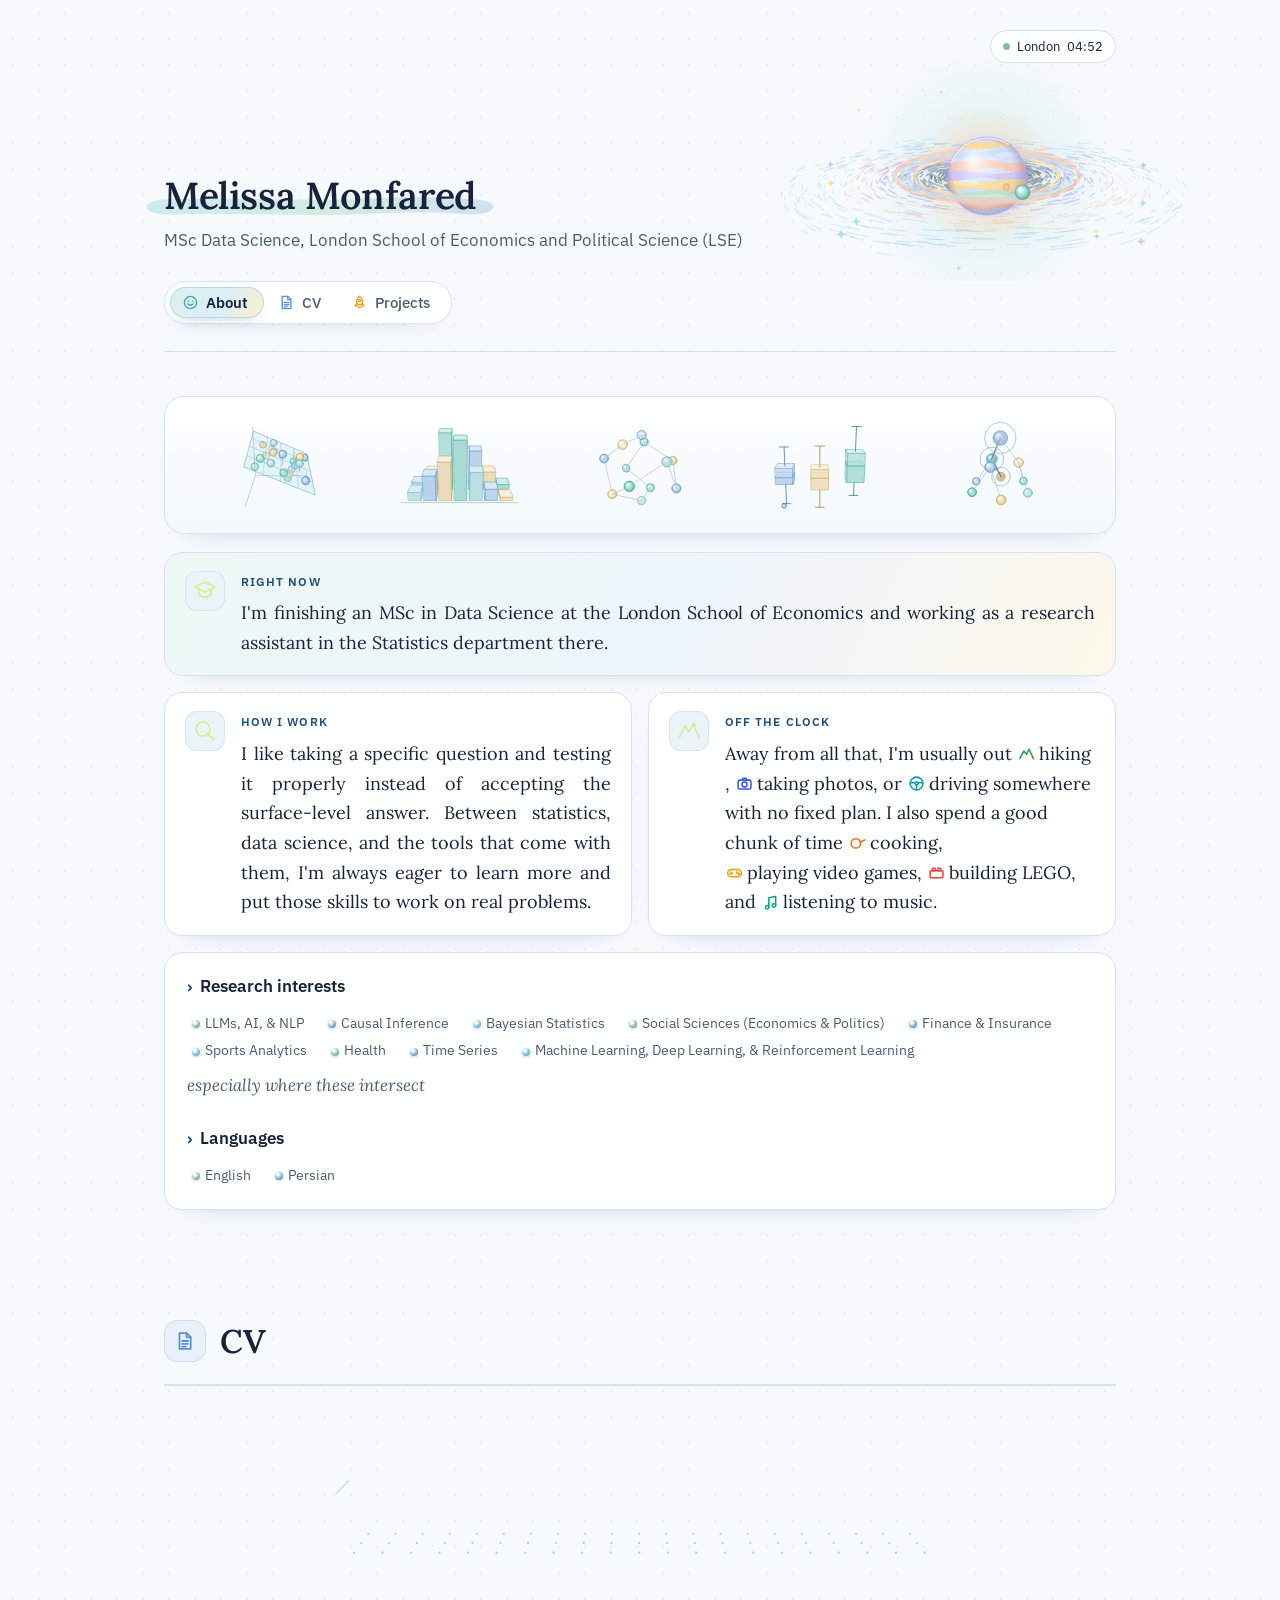
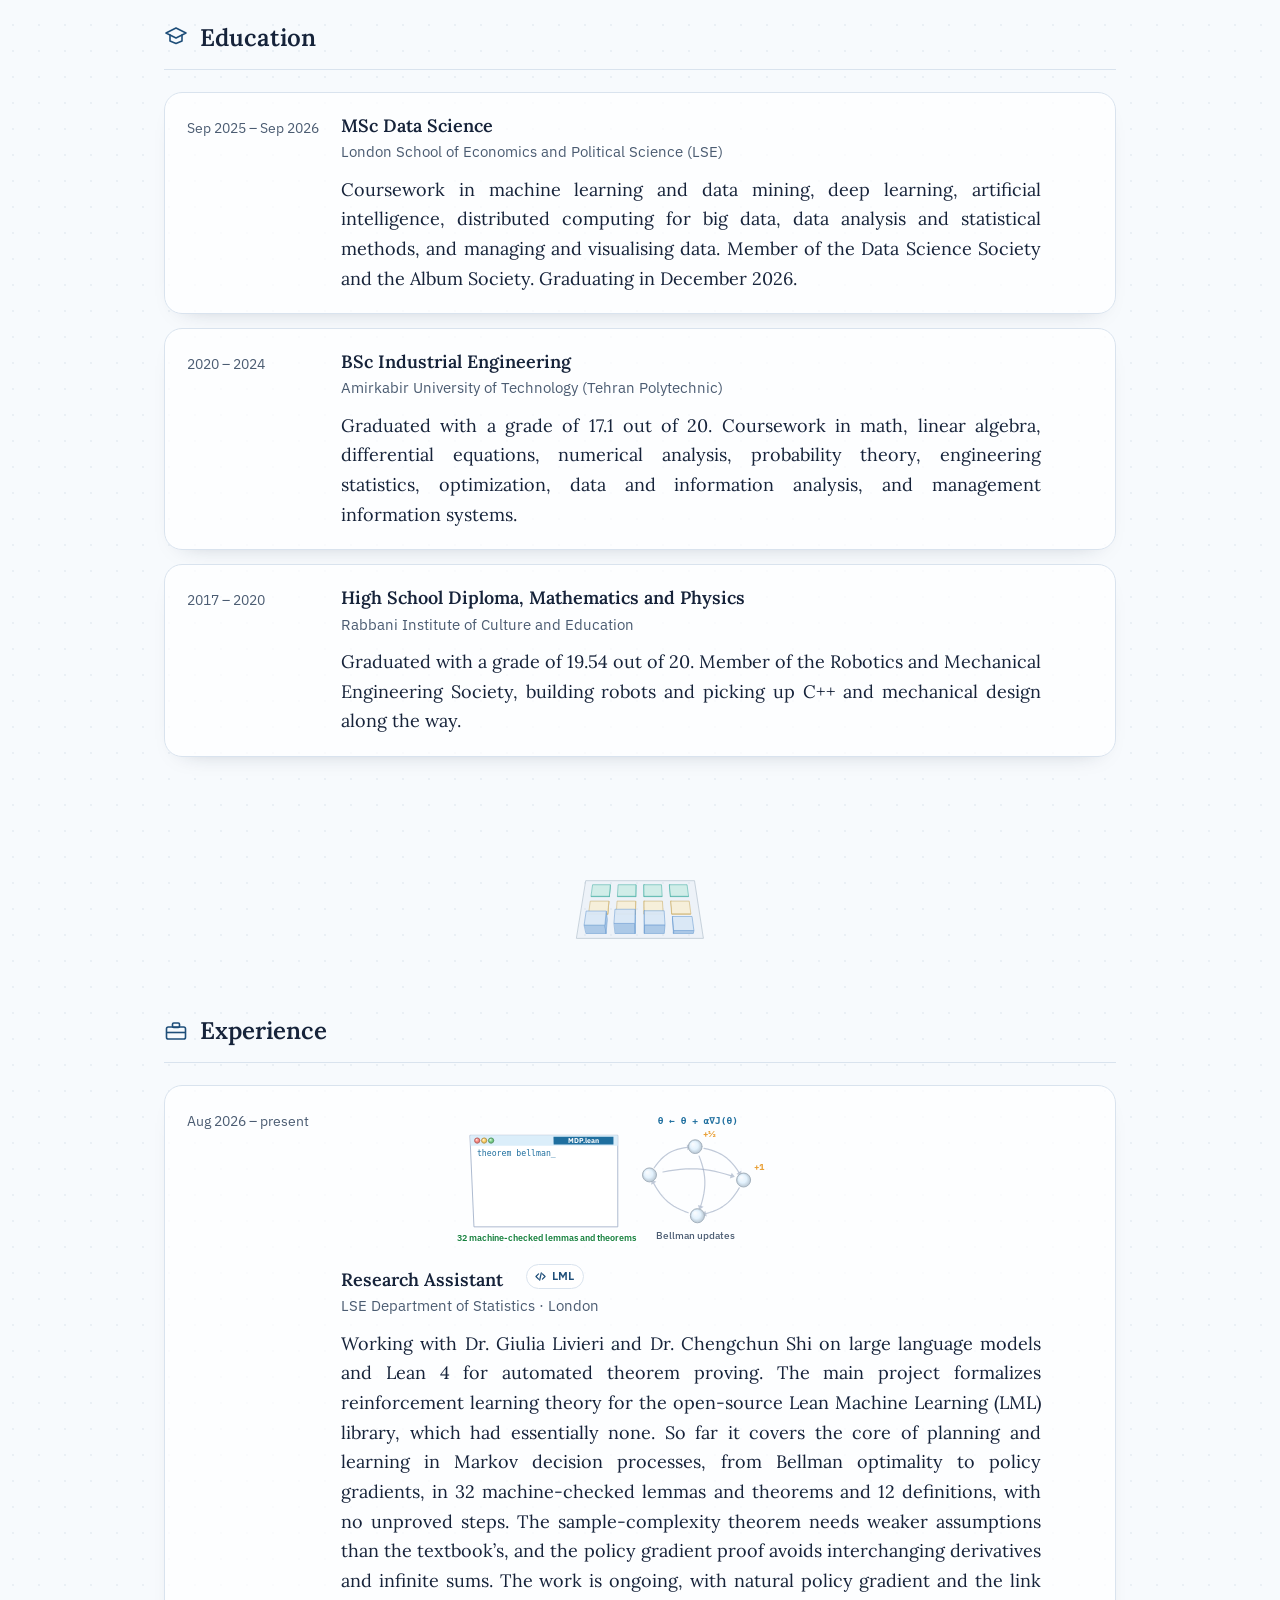
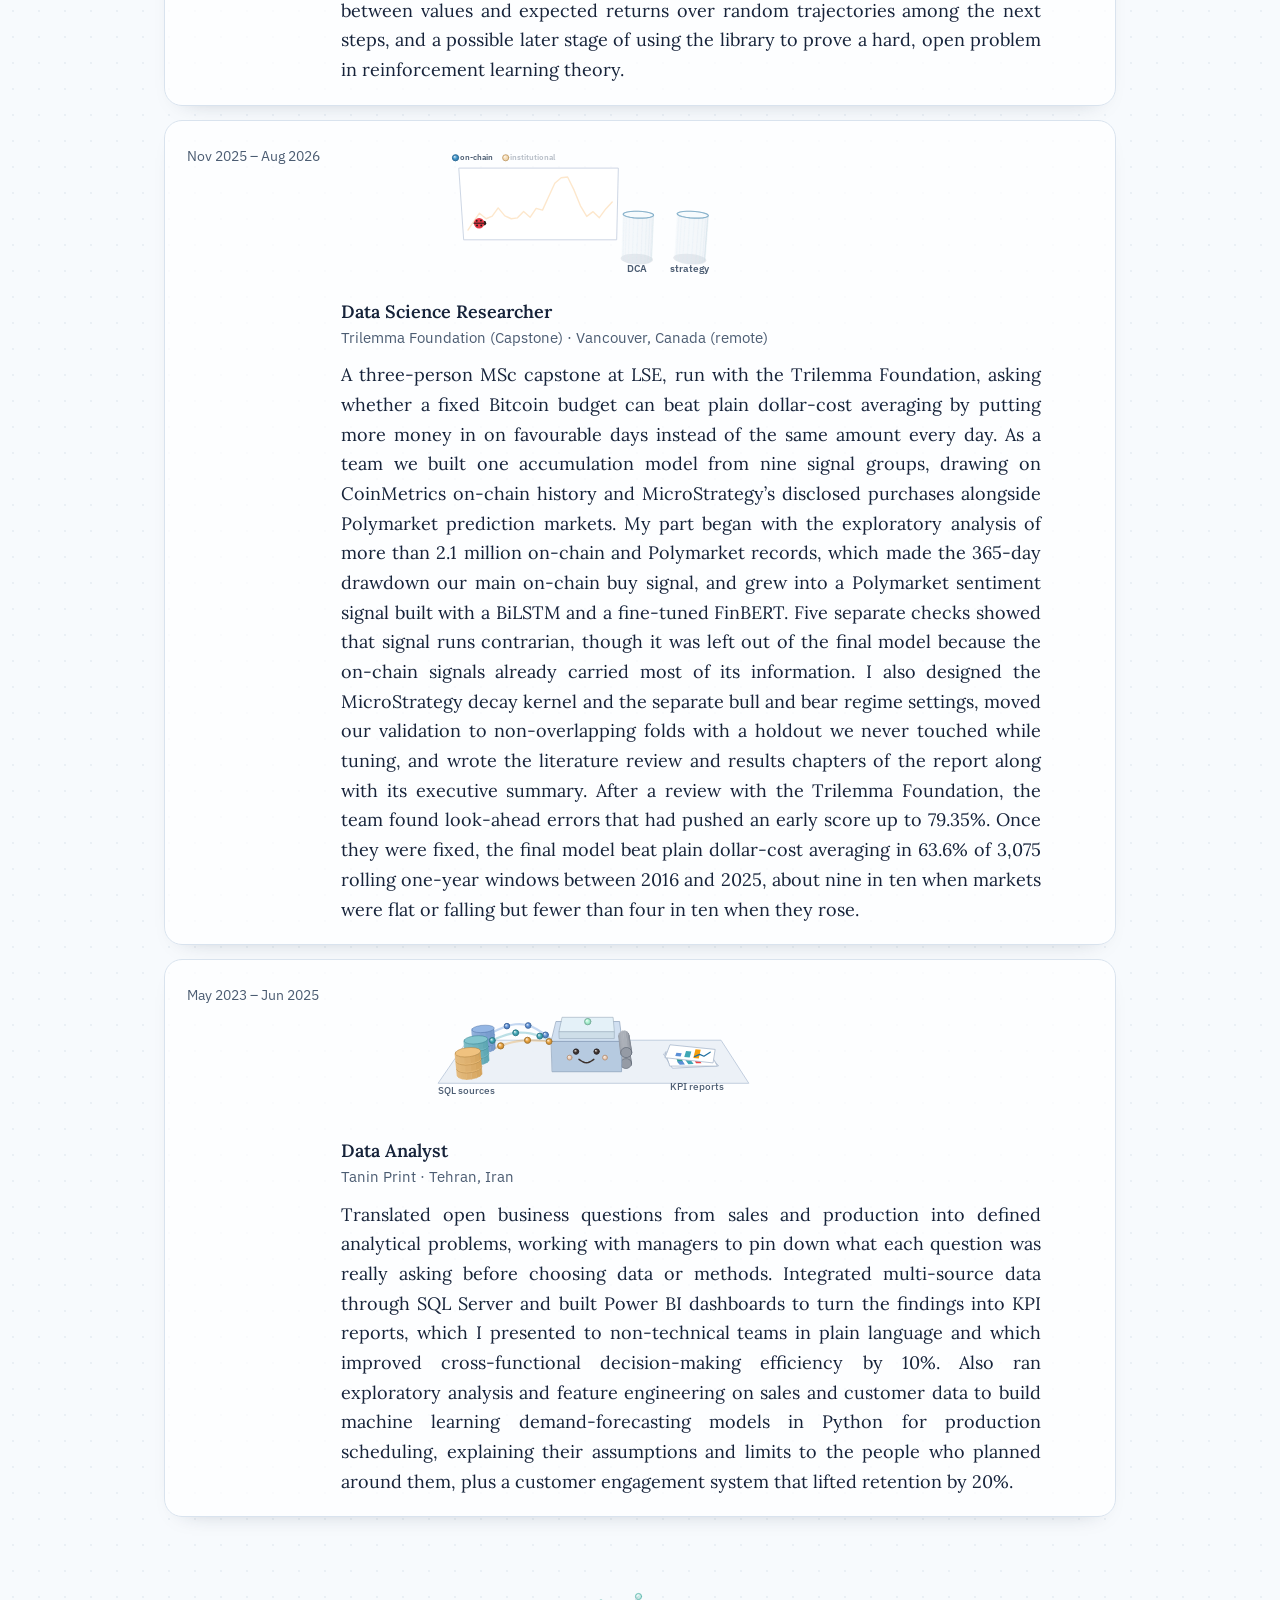
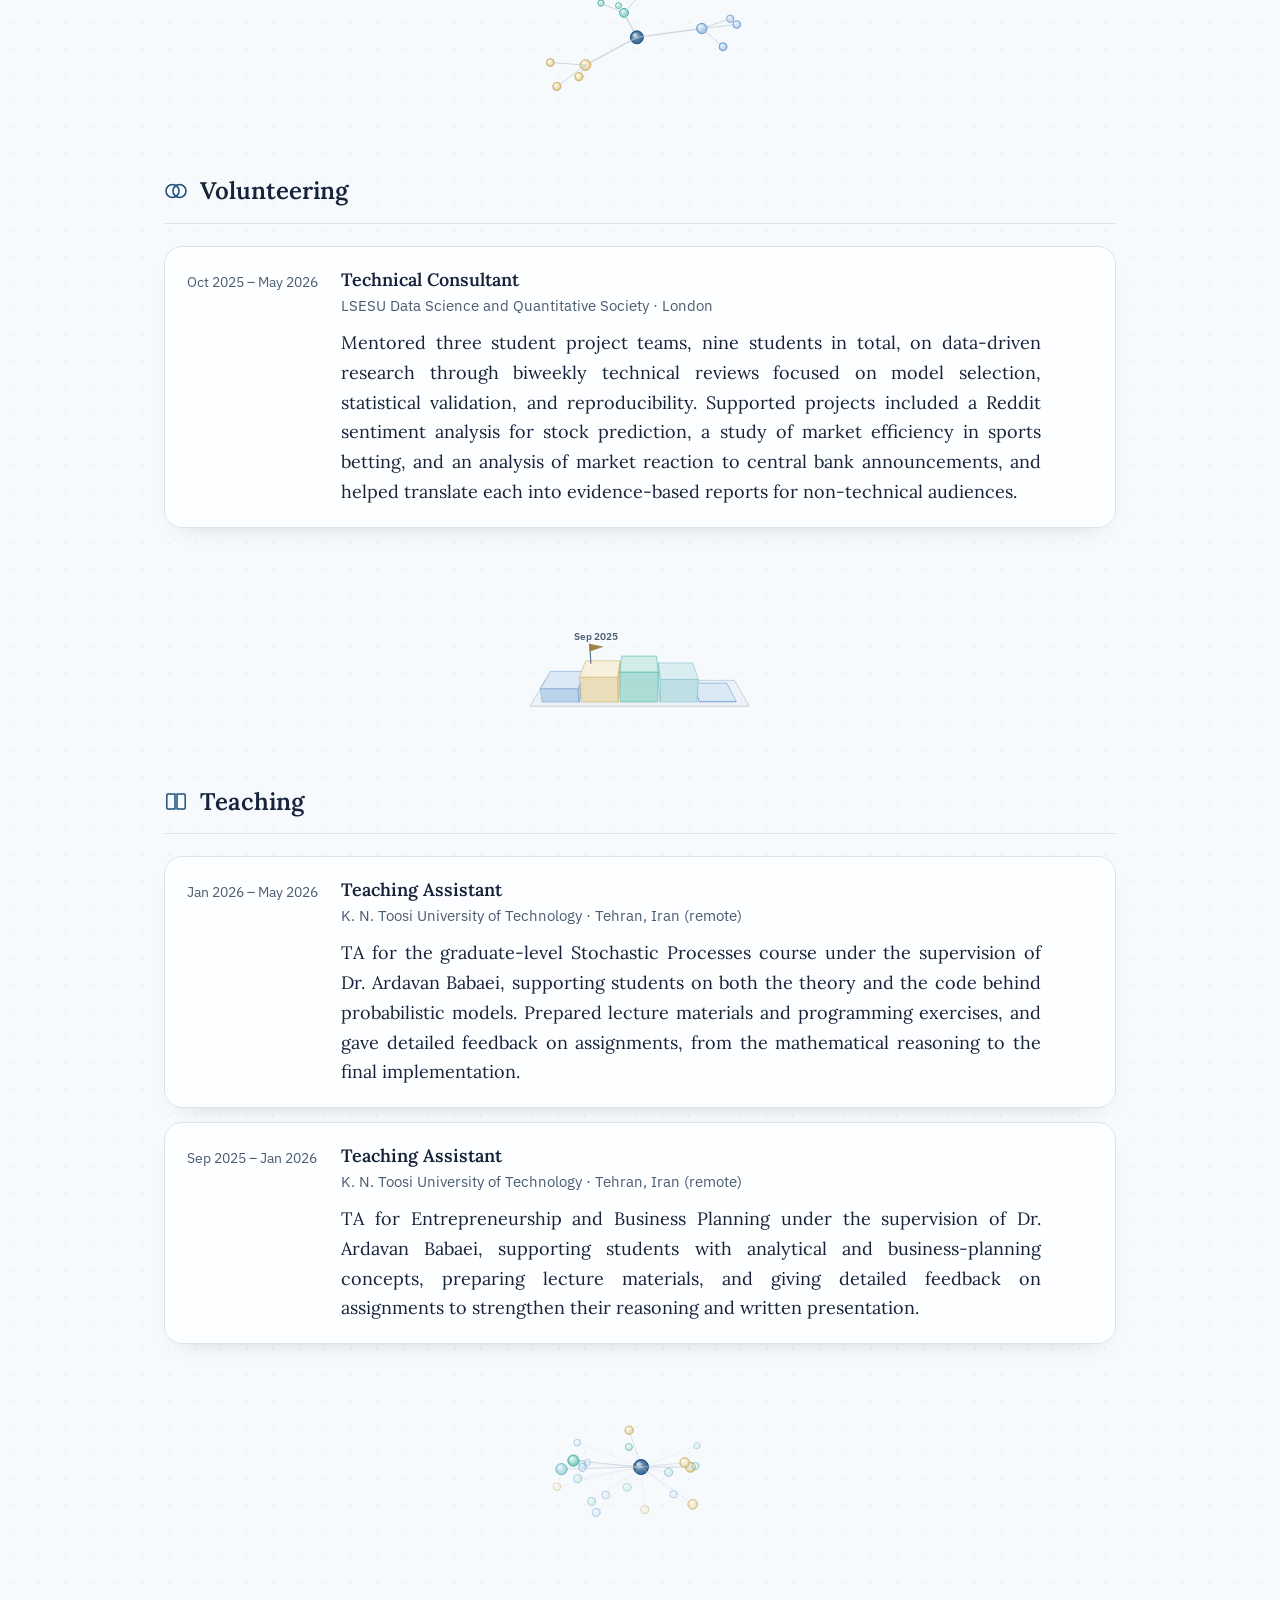
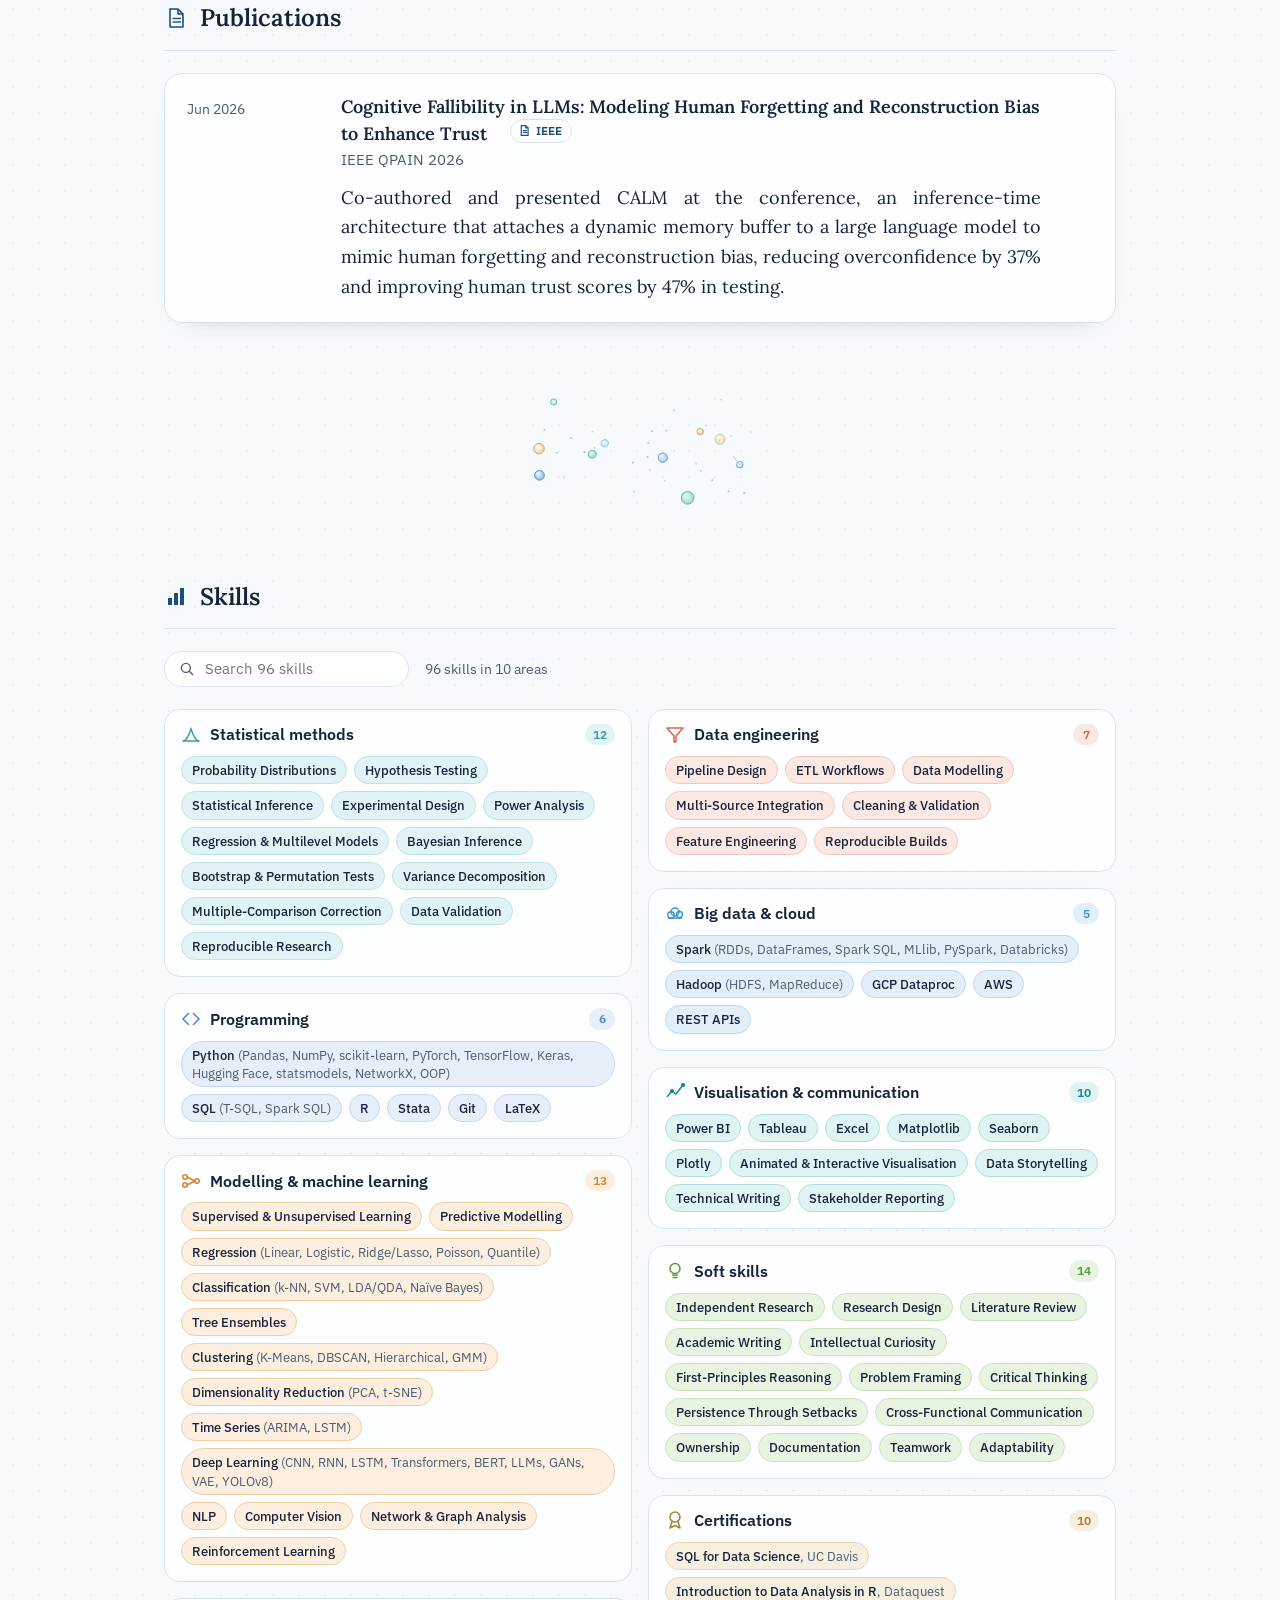
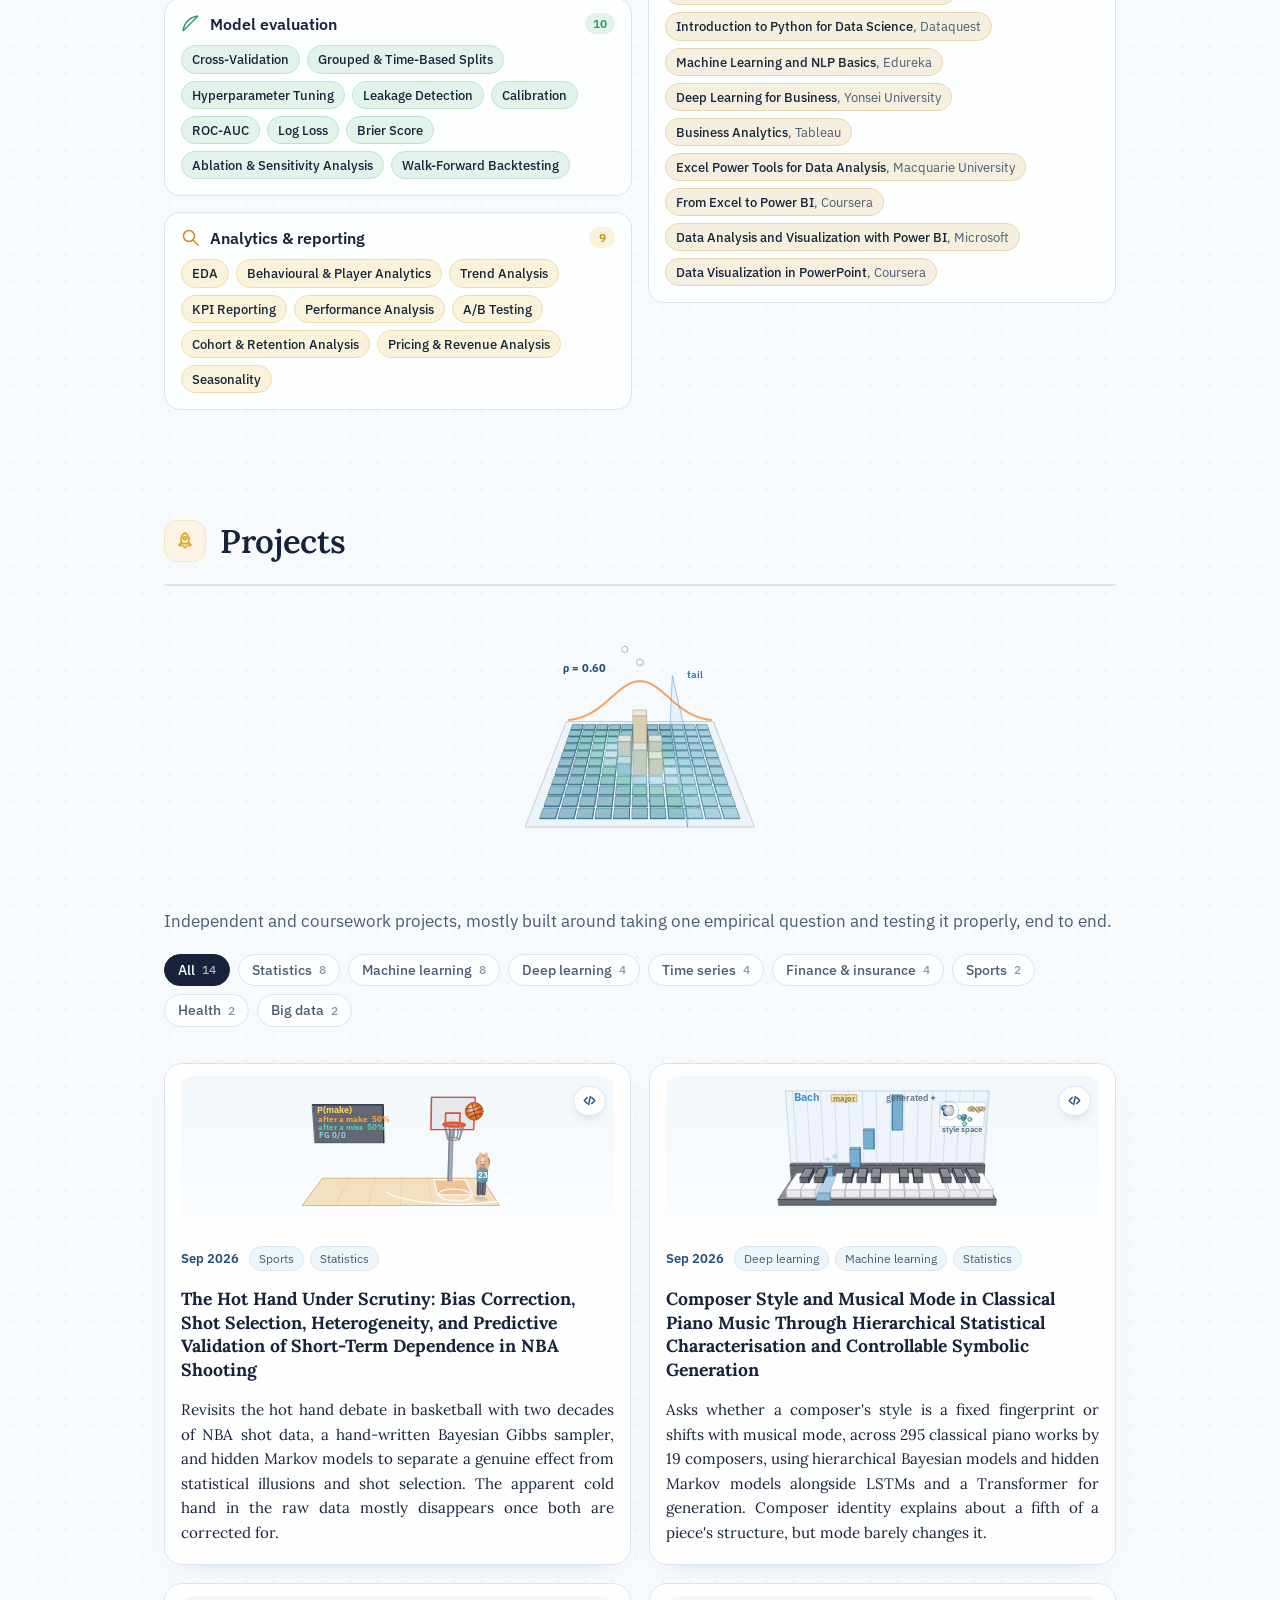
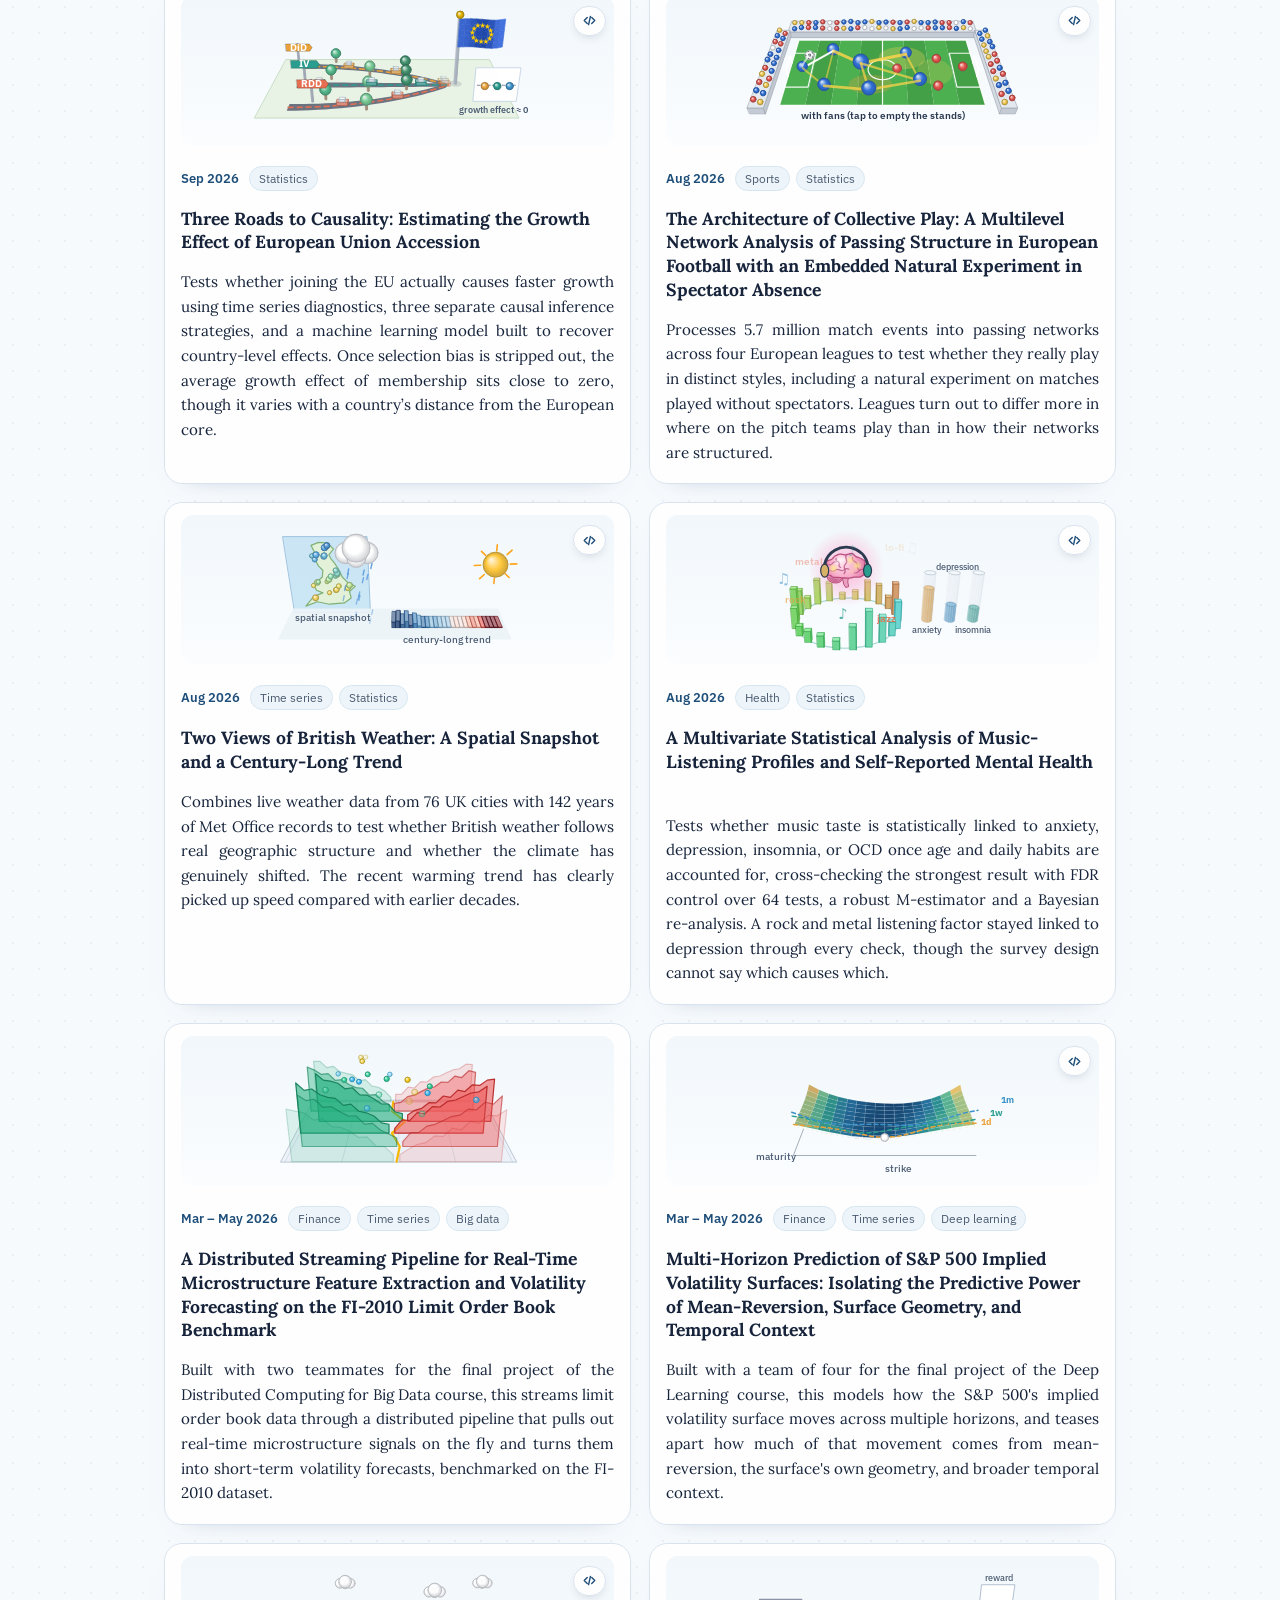
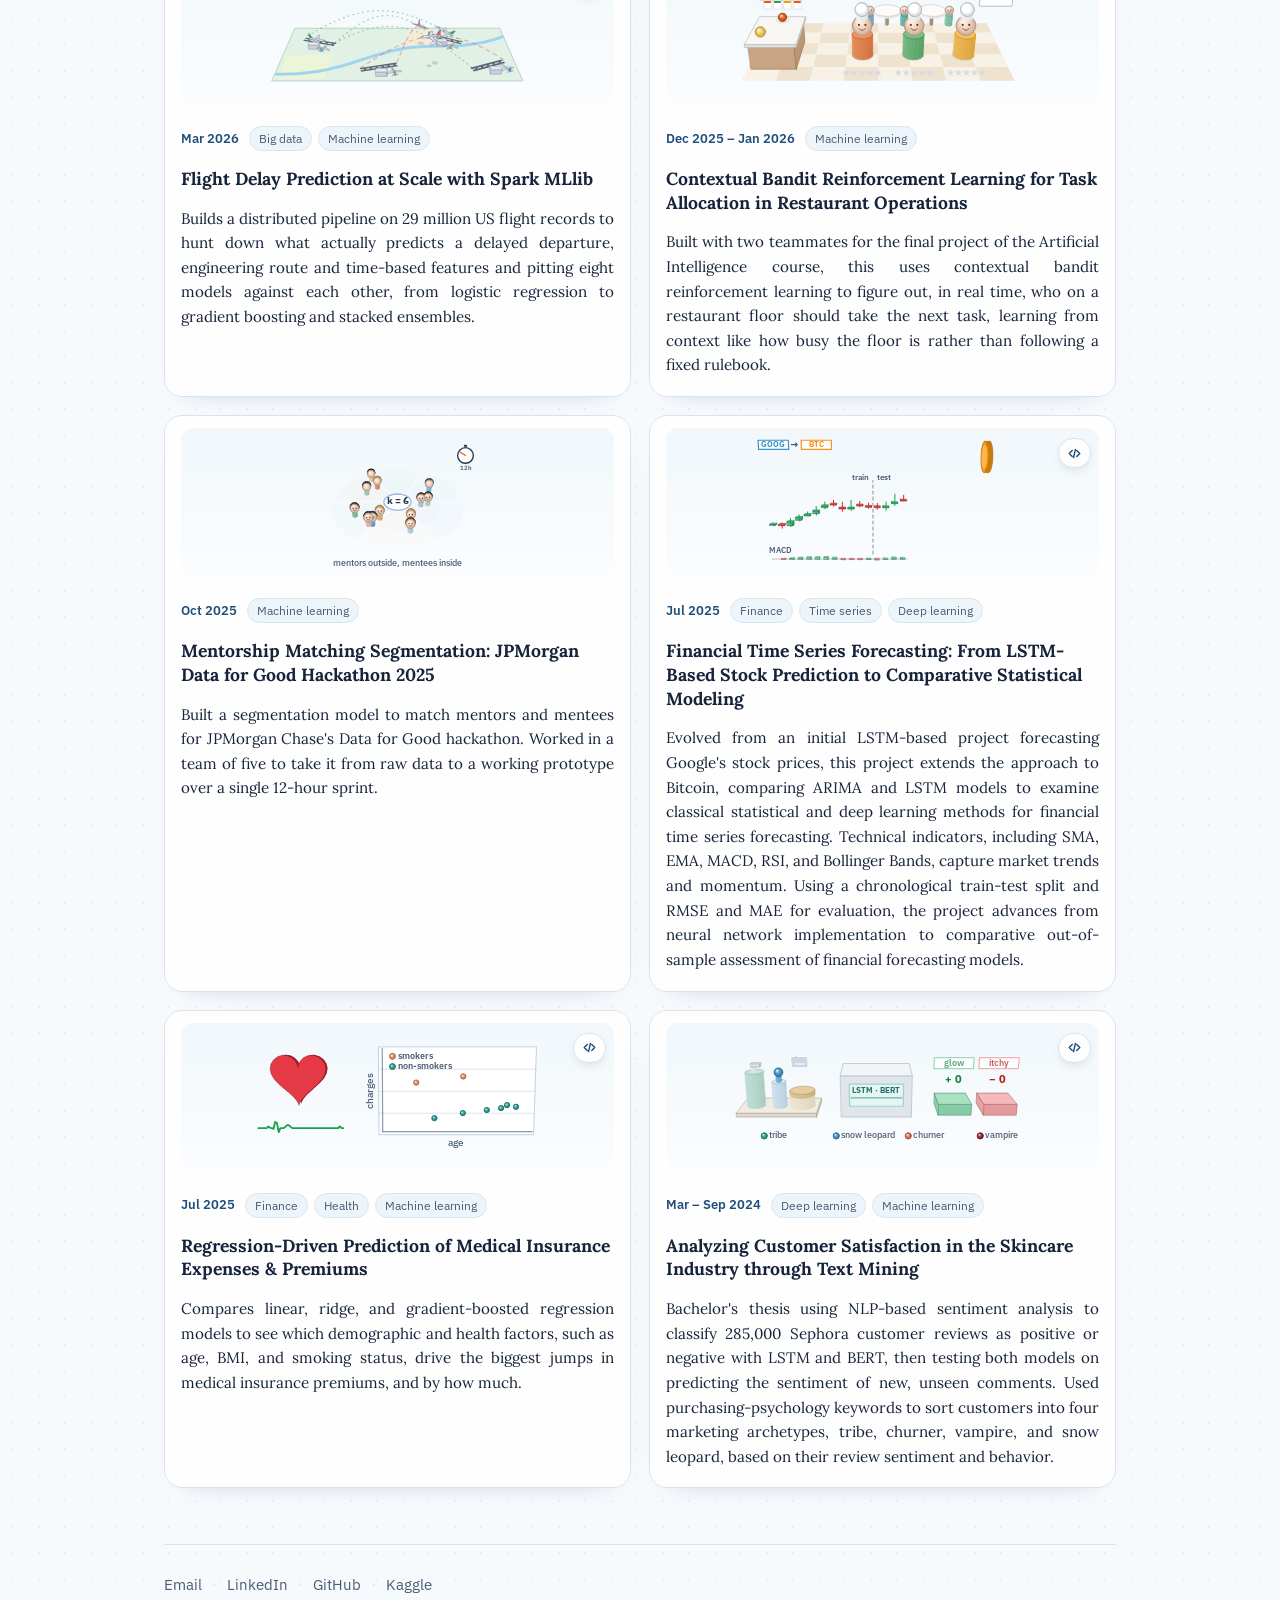
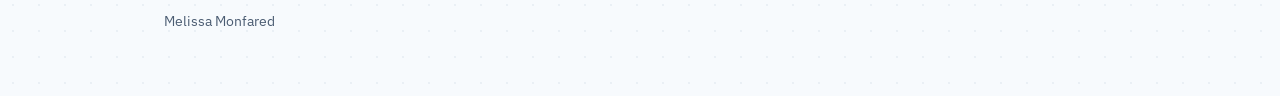
==== commit 2293d563: "update :)" ====
--- a/index.html
+++ b/index.html
@@ -671,5 +671,6 @@
 
 </div>
 <script src="site.js" defer></script>
+<script data-goatcounter="https://melissamonfared.goatcounter.com/count" async src="//gc.zgo.at/count.js"></script>
 </body>
 </html>
